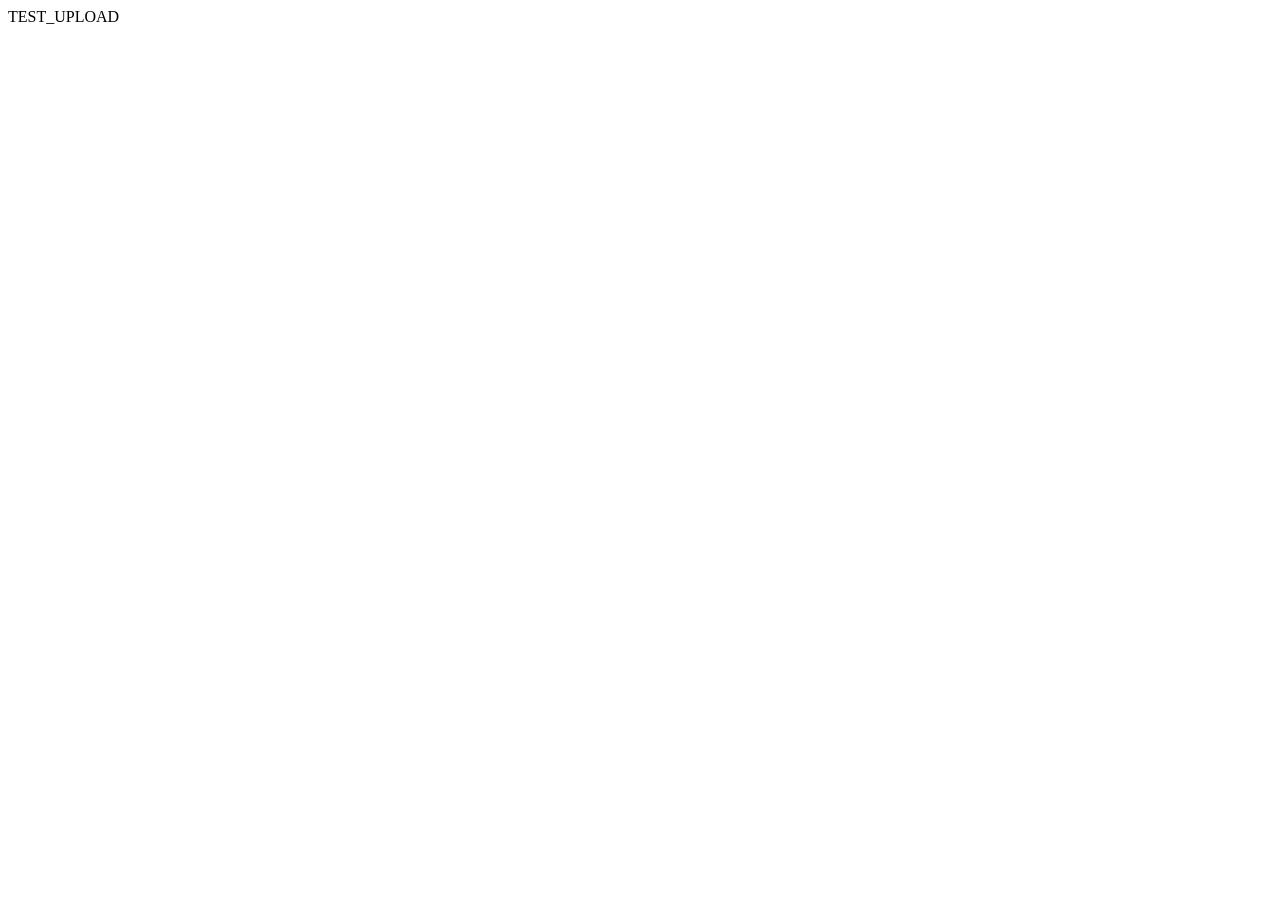
==== index.html @ 82471693 "test upload" ====
<!DOCTYPE html>
<html lang="zh-Hant">
<head>
  <meta charset="UTF-8">
  <meta name="viewport" content="width=device-width, initial-scale=1.0">
  <title>PLACEHOLDER</title>
</head>
<body>
  TEST_UPLOAD
</body>
</html>
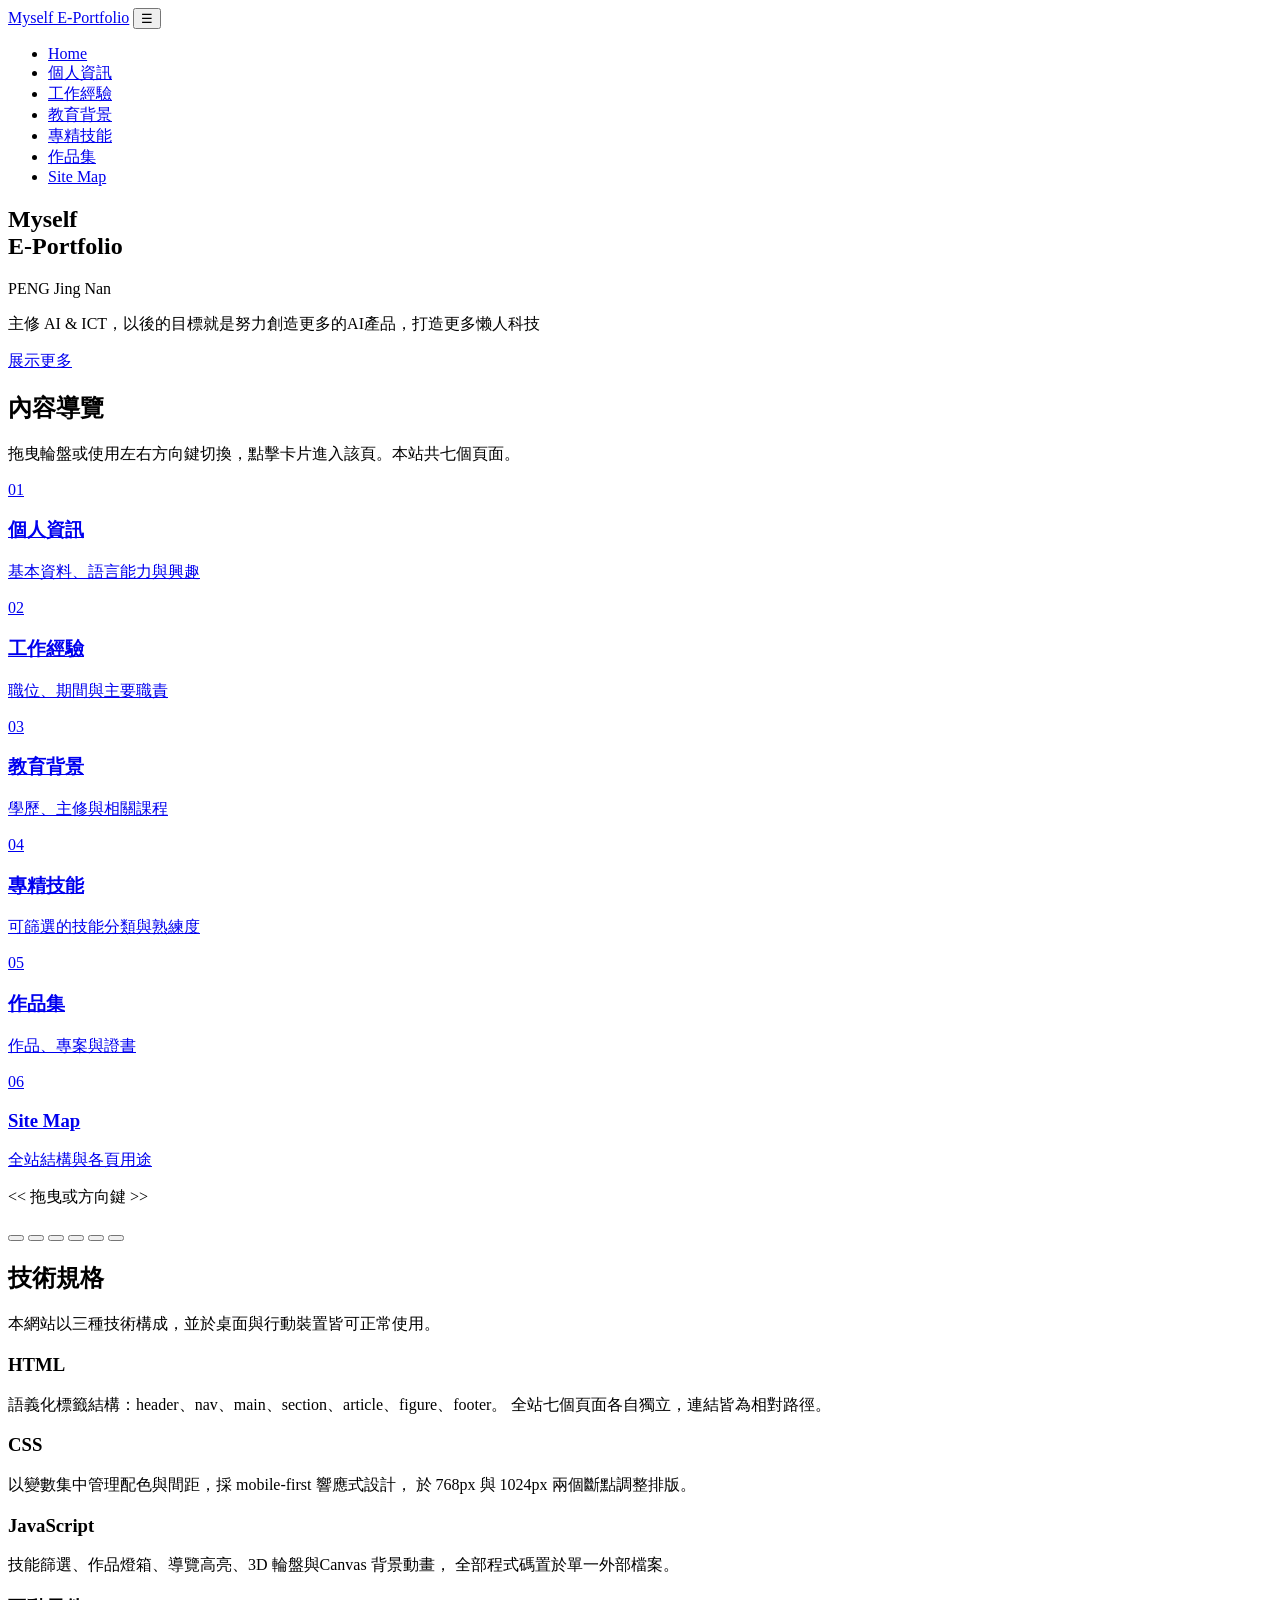
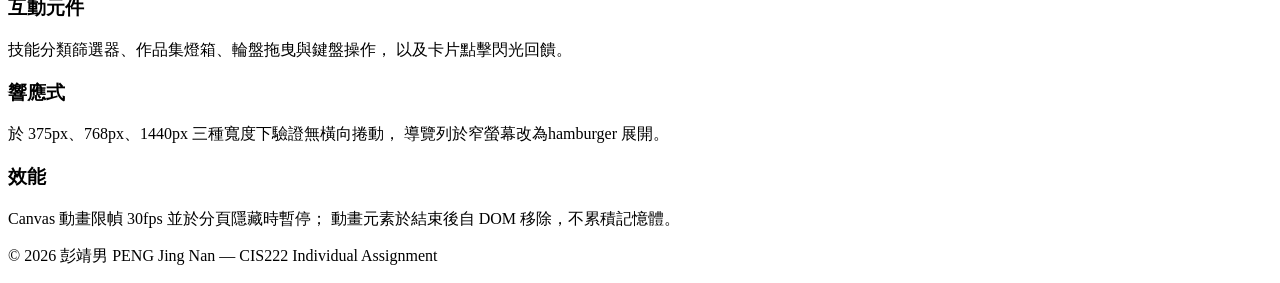
==== commit 3c531c09: "feat: initial upload of homepage" ====
--- a/index.html
+++ b/index.html
@@ -3,9 +3,175 @@
 <head>
   <meta charset="UTF-8">
   <meta name="viewport" content="width=device-width, initial-scale=1.0">
-  <title>PLACEHOLDER</title>
+  <title>Myself E-Portfolio</title>
+  <meta name="description" content="個人 e-portfolio 首頁，連結個人資訊、工作經驗、教育背景、專精技能與作品集五個內容頁。">
+  <link rel="icon" href="assets/images/favicon.svg" type="image/svg+xml">
+  <link rel="stylesheet" href="assets/css/style.css">
 </head>
 <body>
-  TEST_UPLOAD
+
+  <!-- ===== header：導覽列 7 項，連結全部頁面（R2 在結構上自動成立）===== -->
+  <header>
+    <nav class="nav" aria-label="主導覽">
+      <div class="nav__inner">
+        <a href="index.html" class="nav__brand">Myself E-Portfolio</a>
+        <button type="button" class="nav__toggle" aria-expanded="false" aria-controls="nav-list" aria-label="開啟選單">☰</button>
+        <ul class="nav__list" id="nav-list">
+          <li><a href="index.html" class="nav__link">Home</a></li>
+          <li><a href="personal.html" class="nav__link">個人資訊</a></li>
+          <li><a href="experience.html" class="nav__link">工作經驗</a></li>
+          <li><a href="education.html" class="nav__link">教育背景</a></li>
+          <li><a href="skills.html" class="nav__link">專精技能</a></li>
+          <li><a href="portfolio.html" class="nav__link">作品集</a></li>
+          <li><a href="sitemap.html" class="nav__link">Site Map</a></li>
+        </ul>
+      </div>
+    </nav>
+  </header>
+
+  <!-- ===== main ===== -->
+  <main>
+
+    <!-- 首頁主視覺 -->
+    <section class="hero">
+
+      <h1 class="hero__title"
+          data-split="Myself|E-Portfolio"
+          aria-label="Myself E-Portfolio">Myself<br>E-Portfolio</h1>
+
+      <p class="hero__subtitle">PENG Jing Nan</p>
+      <p class="hero__desc">
+        主修 AI & ICT，以後的目標就是努力創造更多的AI產品，打造更多懒人科技
+      </p>
+      <a href="personal.html" class="btn">展示更多</a>
+    </section>
+
+    <!-- ===== 內容頁入口：3D 旋轉輪盤 ===== -->
+    <section class="page">
+      <h2 class="section-title">內容導覽</h2>
+      <p class="section-lead">
+        拖曳輪盤或使用左右方向鍵切換，點擊卡片進入該頁。本站共七個頁面。
+      </p>
+
+      <div class="carousel-scene">
+        <div class="carousel" data-carousel>
+
+          <a href="personal.html" class="carousel__card">
+            <span class="carousel__icon" aria-hidden="true">01</span>
+            <h3 class="carousel__title">個人資訊</h3>
+            <p class="carousel__desc">基本資料、語言能力與興趣</p>
+          </a>
+
+          <a href="experience.html" class="carousel__card">
+            <span class="carousel__icon" aria-hidden="true">02</span>
+            <h3 class="carousel__title">工作經驗</h3>
+            <p class="carousel__desc">職位、期間與主要職責</p>
+          </a>
+
+          <a href="education.html" class="carousel__card">
+            <span class="carousel__icon" aria-hidden="true">03</span>
+            <h3 class="carousel__title">教育背景</h3>
+            <p class="carousel__desc">學歷、主修與相關課程</p>
+          </a>
+
+          <a href="skills.html" class="carousel__card">
+            <span class="carousel__icon" aria-hidden="true">04</span>
+            <h3 class="carousel__title">專精技能</h3>
+            <p class="carousel__desc">可篩選的技能分類與熟練度</p>
+          </a>
+
+          <a href="portfolio.html" class="carousel__card">
+            <span class="carousel__icon" aria-hidden="true">05</span>
+            <h3 class="carousel__title">作品集</h3>
+            <p class="carousel__desc">作品、專案與證書</p>
+          </a>
+
+          <a href="sitemap.html" class="carousel__card">
+            <span class="carousel__icon" aria-hidden="true">06</span>
+            <h3 class="carousel__title">Site Map</h3>
+            <p class="carousel__desc">全站結構與各頁用途</p>
+          </a>
+
+        </div>
+      </div>
+
+      <p class="carousel__hint">&lt;&lt; 拖曳或方向鍵 &gt;&gt;</p>
+
+      <div class="carousel__dots">
+        <button type="button" class="carousel__dot is-active" aria-label="前往個人資訊"></button>
+        <button type="button" class="carousel__dot" aria-label="前往工作經驗"></button>
+        <button type="button" class="carousel__dot" aria-label="前往教育背景"></button>
+        <button type="button" class="carousel__dot" aria-label="前往專精技能"></button>
+        <button type="button" class="carousel__dot" aria-label="前往作品集"></button>
+        <button type="button" class="carousel__dot" aria-label="前往 Site Map"></button>
+      </div>
+    </section>
+
+    <!-- ===== 次要分段：技術與規格 ===== -->
+    <section class="page section-band">
+      <h2 class="section-title">技術規格</h2>
+      <p class="section-lead">本網站以三種技術構成，並於桌面與行動裝置皆可正常使用。</p>
+
+      <div class="band-grid">
+
+        <article class="band-item">
+          <h3 class="band-item__title">HTML</h3>
+          <p class="band-item__desc">
+            語義化標籤結構：header、nav、main、section、article、figure、footer。
+            全站七個頁面各自獨立，連結皆為相對路徑。
+          </p>
+        </article>
+
+        <article class="band-item">
+          <h3 class="band-item__title">CSS</h3>
+          <p class="band-item__desc">
+            以變數集中管理配色與間距，採 mobile-first 響應式設計，
+            於 768px 與 1024px 兩個斷點調整排版。
+          </p>
+        </article>
+
+        <article class="band-item">
+          <h3 class="band-item__title">JavaScript</h3>
+          <p class="band-item__desc">
+            技能篩選、作品燈箱、導覽高亮、3D 輪盤與Canvas 背景動畫，
+            全部程式碼置於單一外部檔案。
+          </p>
+        </article>
+
+        <article class="band-item">
+          <h3 class="band-item__title">互動元件</h3>
+          <p class="band-item__desc">
+            技能分類篩選器、作品集燈箱、輪盤拖曳與鍵盤操作，
+            以及卡片點擊閃光回饋。
+          </p>
+        </article>
+
+        <article class="band-item">
+          <h3 class="band-item__title">響應式</h3>
+          <p class="band-item__desc">
+            於 375px、768px、1440px 三種寬度下驗證無橫向捲動，
+            導覽列於窄螢幕改為hamburger 展開。
+          </p>
+        </article>
+
+        <article class="band-item">
+          <h3 class="band-item__title">效能</h3>
+          <p class="band-item__desc">
+            Canvas 動畫限幀 30fps 並於分頁隱藏時暫停；
+            動畫元素於結束後自 DOM 移除，不累積記憶體。
+          </p>
+        </article>
+
+      </div>
+    </section>
+
+  </main>
+
+  <!-- ===== footer ===== -->
+  <footer class="footer">
+    <p>© 2026 彭靖男 PENG Jing Nan — CIS222 Individual Assignment</p>
+  </footer>
+
+  <script src="assets/js/main.js"></script>
 </body>
 </html>
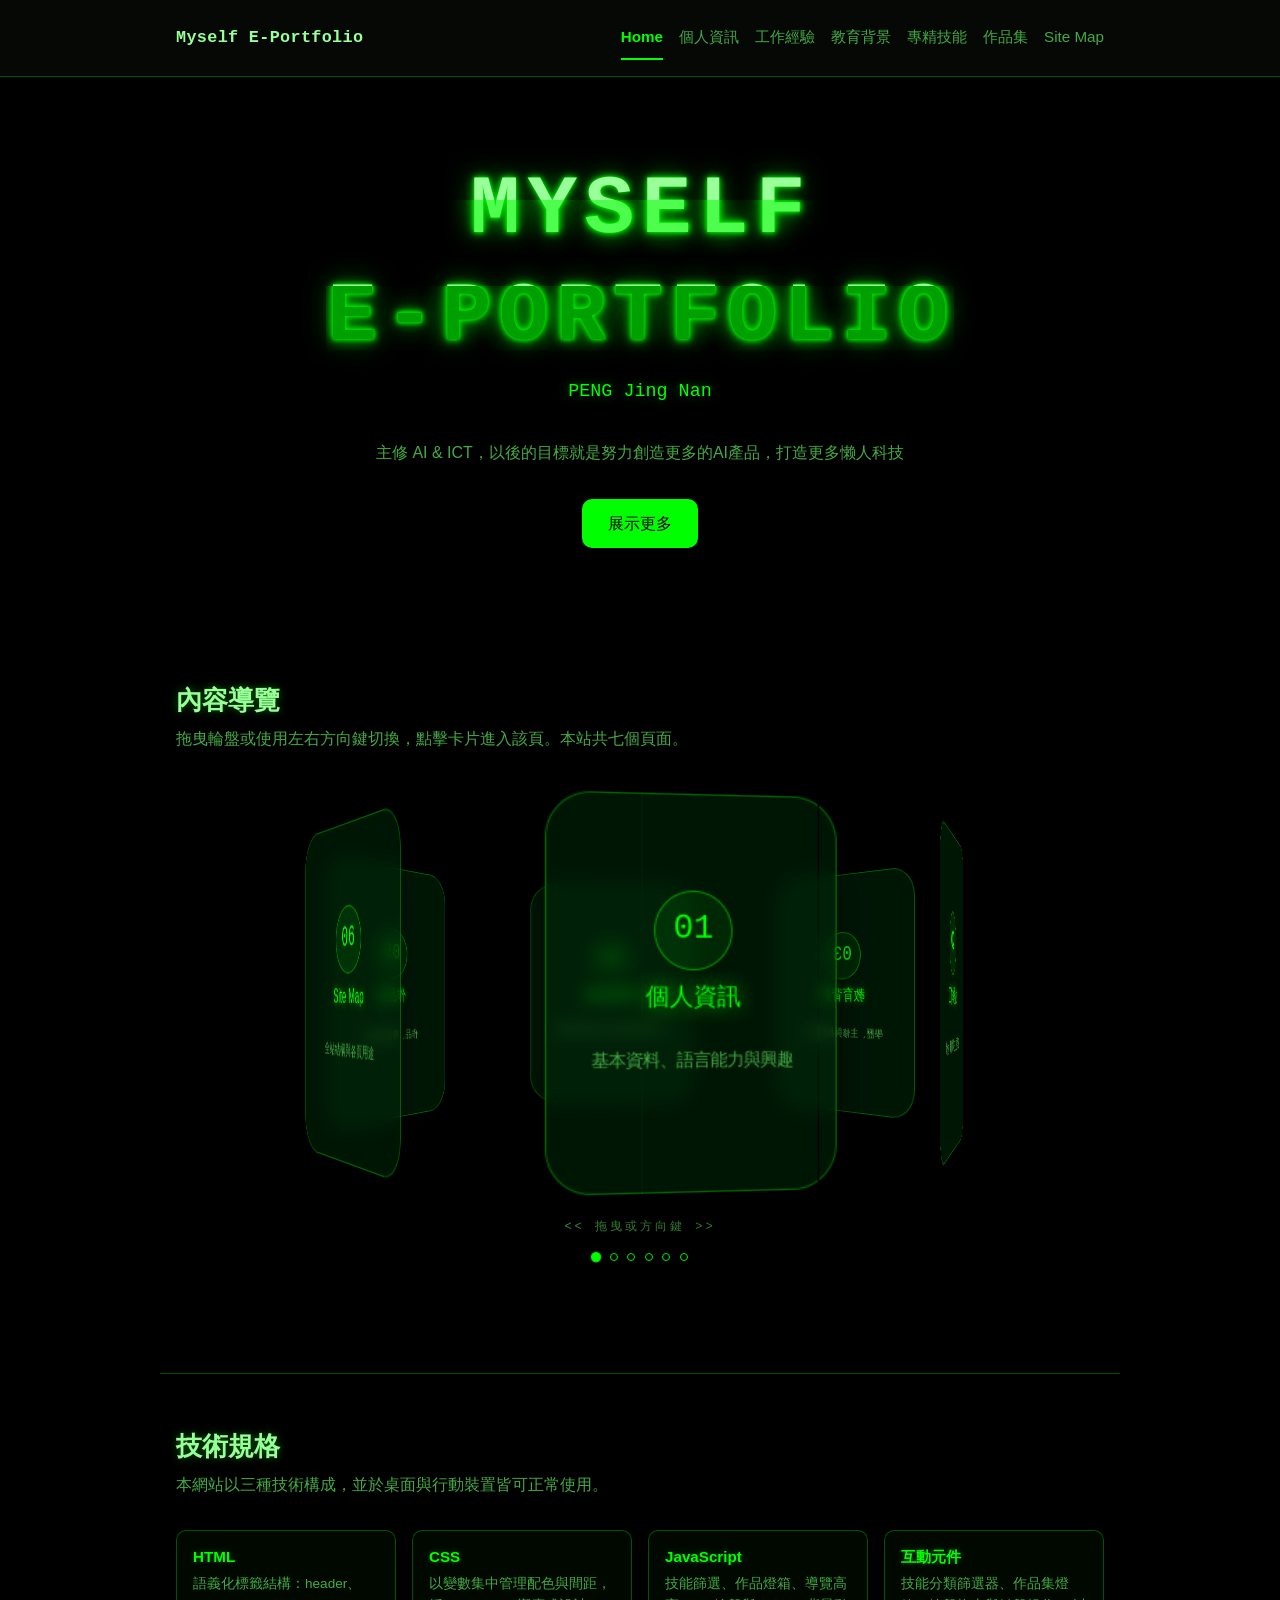
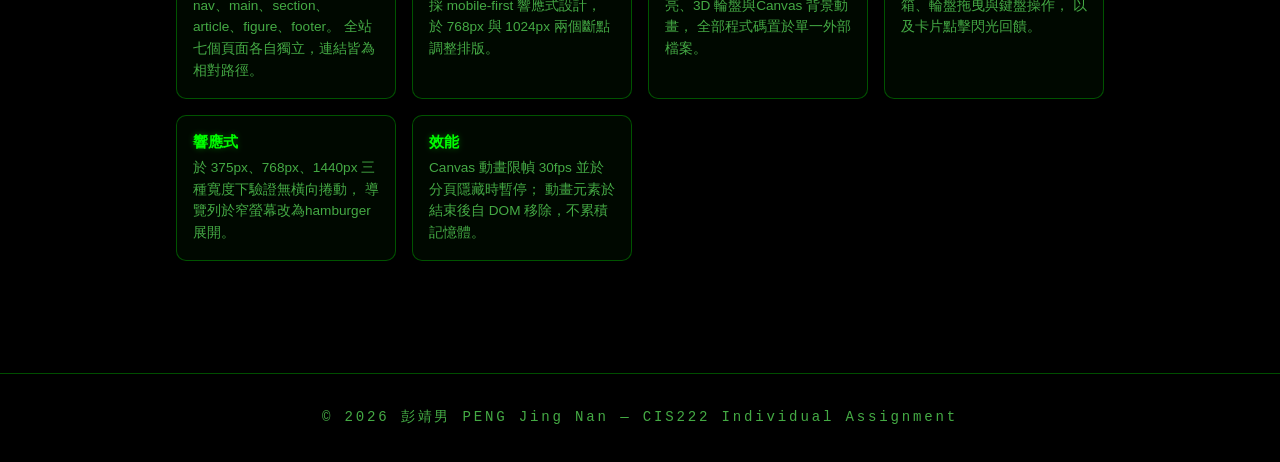
==== commit 2ff79ea3: "fix: overwrite homepage to match local files" ====
--- a/index.html
+++ b/index.html
@@ -41,7 +41,7 @@
 
       <p class="hero__subtitle">PENG Jing Nan</p>
       <p class="hero__desc">
-        主修 AI & ICT，以後的目標就是努力創造更多的AI產品，打造更多懒人科技
+        主修 AI &amp; ICT，以後的目標就是努力創造更多的AI產品，打造更多懒人科技
       </p>
       <a href="personal.html" class="btn">展示更多</a>
     </section>
@@ -174,4 +174,4 @@
 
   <script src="assets/js/main.js"></script>
 </body>
-</html>+</html>
--- a/assets/css/style.css
+++ b/assets/css/style.css
@@ -0,0 +1,1284 @@
+/* ============================================================
+   e-Portfolio — 彭靖男 PENG Jing Nan
+   CIS222 Individual Assignment · 全站共用樣式表
+   ------------------------------------------------------------
+   結構：
+   1. 設計變數（配色、字體、間距、斷點）
+   2. 重設與基礎
+   3. 導覽列（含 hamburger）
+   4. 首頁主視覺（含故障字效）
+   5. 卡片網格（含點擊閃光）
+   6. 內容頁共用區塊
+   7. 其他元件
+   8. 特效層（Canvas 背景、光暈、粒子）
+   9. 頁尾
+   10. 響應式（R6）
+   ============================================================ */
+
+
+/* ===== 1. 設計變數 ===== */
+/* ============================================================
+   自嵌字體：Press Start 2P（像素字體，零外部依賴）
+   ------------------------------------------------------------
+   來源：Google Fonts 的 latin 子集，經 fontTools 裁剪至僅含
+        「PENG Jing Nan」所需的 9 個字元（EGJN Pain + 空格）。
+        12,512 → 2,624 bytes。字體檔放在同目錄的 ../fonts/，
+        隨網站一起打包，不需連線即可顯示。
+   ============================================================ */
+@font-face {
+  font-family: 'PressStartPixel';
+  /* 只提供 woff2；不支援的舊瀏覽器會自動跳過此 @font-face，
+     副標會退回 Courier New monospace，不影響版面。 */
+  src: url('../fonts/pressstart-full.woff2') format('woff2');
+  font-weight: 400;
+  font-style: normal;
+  /* 只用於副標，載入失敗時不應阻塞頁面 */
+  font-display: swap;
+}
+
+
+:root {
+  /* --- 配色：純黑 + 螢光綠（Matrix 風格）---
+     來源：marvis_matrix.html 的配色方案。
+     四階綠（由亮到暗）：
+       --primary      #0f0   主色・螢光綠
+       --accent       #4efd4e 高亮綠（強調、hover）
+       --text         #9f9   內文綠
+       --text-muted   #4a4   次要文字（頁尾、裝飾）
+     ⚠️ 教材 R9 要求「淺色背景 + good contrast」，本組為深色。
+        三階綠對黑底的對比：#0f0 ≈ 18.4:1、#9f9 ≈ 10.4:1、#4a4 ≈ 2.9:1
+        —— #4a4 僅用於頁尾與裝飾字，不承載重要內容。
+        若需切回淺底版本，僅改動本區塊即可。 */
+  --primary: #0f0;           /* 主色・螢光綠 */
+  --accent: #4efd4e;         /* 高亮綠：hover 與強調 */
+  --accent-dim: #00a000;     /* 暗綠：進度條底、邊框 */
+  --text: #9f9;              /* 內文：亮綠（對黑底 10.4:1） */
+  --text-dim: #4a4;          /* 次要文字・頁尾 */
+  --text-faint: #373;        /* 裝飾字・極低調 */
+  --bg: #000000;             /* 純黑背景 */
+  --surface: #050805;         /* 卡片表面：近黑 */
+  --surface-2: rgba(0, 255, 0, 0.06);  /* 半透明綠底 */
+  --border: rgba(0, 255, 0, 0.3);      /* 綠色邊框 */
+  --border-strong: rgba(0, 255, 0, 0.5);
+  --danger: #ff0033;         /* 故障字效的紅 */
+  --glow: #0f0;              /* 光暈 / 粒子 */
+
+  /* --- 字體 --- */
+  --font-base: 'Segoe UI', 'Noto Sans TC', 'Microsoft JhengHei', sans-serif;
+  --font-mono: 'Consolas', 'Courier New', monospace;
+  /* 副標題字級基準：主標題以 calc(var(--subtitle-size) * N) 綁定比例 */
+  --subtitle-size: clamp(0.75rem, 1.6vw, 1.15rem);
+
+  /* --- 間距 --- */
+  --spacing-sm: 0.5rem;
+  --spacing-md: 1rem;
+  --spacing-lg: 2rem;
+  --spacing-xl: 3.5rem;
+  --radius: 10px;
+
+  /* --- 斷點（R6）--- */
+  --breakpoint-md: 768px;
+  --breakpoint-lg: 1024px;
+
+  /* 內容最大寬度 —— 不用固定 px 寬度，讓版面自然收放 */
+  --content-max: 60rem;
+}
+
+
+/* ===== 2. 重設與基礎 ===== */
+*,
+*::before,
+*::after {
+  box-sizing: border-box;
+}
+
+body {
+  margin: 0;
+  /* R6：用相對單位，窄螢幕自然縮排，不需另寫 media query */
+  font-size: 1rem;
+  line-height: 1.7;
+  font-family: "Noto Sans TC", "Microsoft JhengHei", "PingFang TC", sans-serif;
+  color: var(--text);
+  background-color: var(--bg);
+}
+
+h1, h2, h3, h4 {
+  line-height: 1.3;
+  margin: 0 0 var(--spacing-md);
+  font-weight: 600;
+}
+
+p {
+  margin: 0 0 var(--spacing-md);
+}
+
+a {
+  color: var(--primary);
+}
+
+img {
+  /* R6 + R8：圖片不撐破容器 */
+  max-width: 100%;
+  height: auto;
+  display: block;
+}
+
+
+/* ===== 3. 導覽列 ===== */
+.nav {
+  background-color: var(--surface);
+  border-bottom: 1px solid var(--border);
+  position: relative;
+  z-index: 10;            /* 高於光暈(z-index:0)，確保可讀 */
+}
+
+.nav__inner {
+  max-width: var(--content-max);
+  margin: 0 auto;
+  padding: var(--spacing-md);
+  display: flex;
+  flex-wrap: wrap;
+  align-items: center;
+  justify-content: space-between;
+  gap: var(--spacing-sm);
+}
+
+.nav__brand {
+  font-weight: 600;
+  font-family: var(--font-mono);
+  letter-spacing: 0.06em;
+  font-size: 1.05rem;
+  text-decoration: none;
+  color: var(--text);
+  letter-spacing: 0.02em;
+}
+
+.nav__list {
+  list-style: none;
+  display: flex;
+  gap: var(--spacing-md);
+  margin: 0;
+  padding: 0;
+}
+
+.nav__link {
+  text-decoration: none;
+  color: var(--text-dim);
+  font-size: 0.95rem;
+  border-bottom: 2px solid transparent;
+  transition: color 0.2s, border-color 0.2s;
+}
+
+/* hover 與 active 狀態：R5 互動元件 ③ 的基礎樣式 */
+.nav__link:hover {
+  color: var(--primary);
+  border-bottom-color: var(--accent);
+}
+
+.nav__link.is-active {
+  color: var(--primary);
+  font-weight: 600;
+  border-bottom-color: var(--primary);
+}
+
+
+/* ===== 4. 首頁主視覺 ===== */
+.hero {
+  /* 主視覺不限於內容容器（--content-max 60rem），
+     因為遊戲標題式的超大標題需要盡量吃滿視窗寬度。
+     內文元素（.hero__desc 等）另以 max-width 收斂，避免行文過長。 */
+  width: 100%;
+  margin: 0 auto;
+  padding: var(--spacing-xl) var(--spacing-md);
+  text-align: center;
+  position: relative;
+  z-index: 1;          /* 高於光暈，確保文字清晰（R9 對比） */
+}
+
+.hero__eyebrow {
+  color: var(--text-dim);
+  font-size: 0.85rem;
+  letter-spacing: 0.18em;
+  text-transform: uppercase;
+  margin-bottom: var(--spacing-sm);
+}
+
+
+/* 呼吸動畫同步循環陰影強度 —— 否則動畫一開始
+   就會把 .hero__title 的多層陰影覆蓋掉。 */
+@keyframes title-breathe {
+  0%, 100% {
+    opacity: 1;
+    text-shadow:
+      0 0 4px rgba(0, 255, 0, 0.9),
+      0 0 10px rgba(0, 255, 0, 0.7),
+      0 0 26px rgba(0, 255, 0, 0.5),
+      0 4px 12px rgba(0, 0, 0, 0.9);
+  }
+  50% {
+    opacity: 0.78;
+    text-shadow:
+      0 0 3px rgba(0, 255, 0, 0.55),
+      0 0 7px rgba(0, 255, 0, 0.4),
+      0 0 16px rgba(0, 255, 0, 0.28),
+      0 4px 12px rgba(0, 0, 0, 0.9);
+  }
+}
+
+.hero__subtitle {
+  /* 真正的像素點陣字體，非等寬粗體模擬 */
+  font-family: 'PressStartPixel', 'Courier New', monospace;
+  font-size: var(--subtitle-size);
+  font-weight: 400;
+  letter-spacing: 0;
+
+  /* 貼合主題的螢光綠 */
+  color: var(--primary);
+
+  /* 黑邊立體投影：兩個偏移疊出下方厚度，
+     再加一層螢光外暈造 CRT 輝光。 */
+  text-shadow:
+    2px 2px 0 #000,          /* 近距離黑邊：造立體厚度 */
+    4px 4px 0 rgba(0, 0, 0, 0.85),
+    0 0 10px rgba(0, 255, 0, 0.5);   /* 螢光外暈 */
+
+  margin-bottom: var(--spacing-lg);
+}
+
+.hero__desc {
+  max-width: 34rem;
+  margin: 0 auto var(--spacing-lg);
+  color: var(--text-dim);
+}
+
+.btn {
+  display: inline-block;
+  padding: 0.7rem 1.6rem;
+  background-color: var(--primary);
+  color: #000;
+  text-decoration: none;
+  border-radius: var(--radius);
+  transition: background-color 0.2s, transform 0.2s;
+}
+
+.btn:hover {
+  background-color: var(--accent);
+  transform: translateY(-1px);
+}
+
+
+/* ===== 5. 卡片網格 ===== */
+.page {
+  max-width: var(--content-max);
+  margin: 0 auto;
+  padding: var(--spacing-xl) var(--spacing-md);
+  position: relative;
+  z-index: 1;          /* 高於光暈 */
+}
+
+.page-header {
+  max-width: var(--content-max);
+  margin: 0 auto;
+  padding: var(--spacing-xl) var(--spacing-md) var(--spacing-md);
+  position: relative;
+  z-index: 1;          /* 高於光暈 */
+}
+
+.section-title {
+  font-size: 1.6rem;
+  margin-bottom: var(--spacing-sm);
+  /* Matrix 螢光暈 */
+  text-shadow: 0 0 8px rgba(0, 255, 0, 0.4);
+}
+
+.section-lead {
+  color: var(--text-dim);
+  margin-bottom: var(--spacing-lg);
+}
+
+/* 圖片佔位區（暫代圖片，之後可換成 <img>） */
+
+
+/* ===== 6. 內容頁共用區塊 ===== */
+.page-header__title {
+  font-size: 1.9rem;
+  margin-bottom: var(--spacing-sm);
+  text-shadow: 0 0 8px rgba(0, 255, 0, 0.4);
+}
+
+.page-header__lead {
+  color: var(--text-dim);
+  max-width: 38rem;
+}
+
+.panel {
+  background-color: var(--surface);
+  border: 1px solid var(--border);
+  border-radius: var(--radius);
+  padding: var(--spacing-lg);
+  margin-bottom: var(--spacing-lg);
+}
+
+.panel__title {
+  font-size: 1.25rem;
+  margin-bottom: var(--spacing-md);
+  text-shadow: 0 0 6px rgba(0, 255, 0, 0.35);
+}
+
+/* 定義列表：適合「術語 — 說明」這種成對資料 */
+.deflist {
+  margin: 0;
+}
+
+.deflist__row {
+  display: flex;
+  flex-wrap: wrap;
+  gap: var(--spacing-sm) var(--spacing-lg);
+  padding: var(--spacing-sm) 0;
+  border-bottom: 1px solid var(--border);
+}
+
+.deflist__row:last-child {
+  border-bottom: none;
+}
+
+.deflist__term {
+  flex: 0 0 10rem;
+  font-weight: 600;
+}
+
+.deflist__desc {
+  flex: 1 1 16rem;
+  color: var(--text-dim);
+}
+
+/* 時間軸：經歷頁用 */
+.timeline {
+  list-style: none;
+  margin: 0;
+  padding: 0;
+}
+
+.timeline__item {
+  position: relative;
+  padding: 0 0 var(--spacing-lg) 1.6rem;
+  border-left: 2px solid var(--border);
+}
+
+.timeline__item:last-child {
+  border-left-color: transparent;
+  padding-bottom: 0;
+}
+
+.timeline__item::before {
+  content: "";
+  position: absolute;
+  left: -6px;
+  top: 0.5rem;
+  width: 10px;
+  height: 10px;
+  border-radius: 50%;
+  background-color: var(--primary);
+}
+
+.timeline__period {
+  color: var(--text-dim);
+  font-size: 0.9rem;
+}
+
+.timeline__title {
+  font-size: 1.1rem;
+  margin: 0.15rem 0 0.35rem;
+}
+
+.timeline__desc {
+  color: var(--text-dim);
+  margin-bottom: 0;
+}
+
+
+/* ===== 6b. 其他元件 ===== */
+
+/* 個人照片 */
+.portrait {
+  margin: 0;
+  max-width: 18rem;
+}
+
+.portrait__ph {
+  aspect-ratio: 3 / 4;
+  background: linear-gradient(135deg, #0d1a0d, #001100);
+  border-radius: var(--radius);
+  display: flex;
+  align-items: center;
+  justify-content: center;
+  color: #0f0;
+  font-size: 0.9rem;
+}
+
+.portrait__cap {
+  margin-top: var(--spacing-sm);
+  color: var(--text-dim);
+  font-size: 0.9rem;
+  text-align: center;
+}
+
+/* 熟練度進度條 */
+.skillbars {
+  display: grid;
+  gap: var(--spacing-md);
+}
+
+.skillbar__label {
+  margin: 0 0 0.35rem;
+  font-size: 0.92rem;
+}
+
+.skillbar__track {
+  height: 0.5rem;
+  background-color: var(--border);
+  border-radius: 999px;
+  overflow: hidden;
+}
+
+.skillbar__fill {
+  display: block;
+  height: 100%;
+  background-color: var(--primary);
+  border-radius: 999px;
+}
+
+/* 標籤列表 */
+.taglist {
+  list-style: none;
+  display: flex;
+  flex-wrap: wrap;
+  gap: var(--spacing-sm);
+  margin: 0;
+  padding: 0;
+}
+
+.tag {
+  background-color: var(--surface-2);
+  color: var(--primary);
+  padding: 0.35rem 0.85rem;
+  border-radius: 999px;
+  font-size: 0.9rem;
+}
+
+/* 篩選按鈕列 —— 互動 ① 的視覺 */
+.filterbar {
+  display: flex;
+  flex-wrap: wrap;
+  gap: var(--spacing-sm);
+}
+
+.filterbar__btn {
+  font: inherit;
+  font-size: 0.92rem;
+  padding: 0.45rem 1rem;
+  border: 1px solid var(--border);
+  background-color: var(--surface);
+  color: var(--text-dim);
+  border-radius: 999px;
+  cursor: pointer;
+  transition: background-color 0.2s, color 0.2s, border-color 0.2s;
+}
+
+.filterbar__btn:hover {
+  border-color: var(--primary);
+  color: var(--primary);
+}
+
+.filterbar__btn.is-selected {
+  background-color: var(--primary);
+  border-color: var(--primary);
+  color: #000;
+}
+
+/* 技能列 */
+.skillrow {
+  padding: var(--spacing-md) 0;
+  border-bottom: 1px solid var(--border);
+}
+
+.skillrow:last-child {
+  border-bottom: none;
+}
+
+.skillrow__name {
+  font-size: 1.02rem;
+  margin-bottom: 0.5rem;
+  text-shadow: 0 0 6px rgba(0, 255, 0, 0.35);
+}
+
+.skillrow__note {
+  margin: 0.5rem 0 0;
+  color: var(--text-dim);
+  font-size: 0.9rem;
+}
+
+/* 表格 */
+.table-wrap {
+  overflow-x: auto; /* R6：窄螢幕時表格可橫向捲動，不撐破版面 */
+}
+
+.table {
+  width: 100%;
+  border-collapse: collapse;
+  font-size: 0.95rem;
+}
+
+.table th,
+.table td {
+  text-align: left;
+  padding: 0.6rem 0.75rem;
+  border-bottom: 1px solid var(--border);
+}
+
+.table th {
+  background-color: var(--surface-2);
+  color: var(--primary);
+  font-weight: 600;
+}
+
+.table tbody tr:last-child td {
+  border-bottom: none;
+}
+
+/* 作品格 */
+.work-grid {
+  display: grid;
+  grid-template-columns: repeat(auto-fit, minmax(12rem, 1fr));
+  gap: var(--spacing-lg);
+}
+
+.work {
+  margin: 0;
+}
+
+.work__trigger {
+  display: block;
+  text-decoration: none;
+}
+
+.work__ph {
+  display: flex;
+  align-items: center;
+  justify-content: center;
+  aspect-ratio: 4 / 3;
+  background: linear-gradient(135deg, #0a140a, #001000);
+  border-radius: var(--radius);
+  transition: transform 0.2s;
+}
+
+.work__trigger:hover .work__ph {
+  transform: scale(1.03);
+}
+
+.work__phlabel {
+  color: #0f0;
+  font-size: 0.9rem;
+}
+
+.work__cap {
+  margin-top: var(--spacing-sm);
+  font-size: 0.92rem;
+  display: flex;
+  flex-direction: column;
+}
+
+.work__cap span {
+  color: var(--text-dim);
+}
+
+/* 燈箱 —— 互動 ② */
+.lightbox {
+  position: fixed;
+  inset: 0;
+  background-color: rgba(0, 0, 0, 0.85);
+  display: flex;
+  align-items: center;
+  justify-content: center;
+  padding: var(--spacing-lg);
+  z-index: 100;
+}
+
+.lightbox[hidden] {
+  display: none;
+}
+
+.lightbox__panel {
+  position: relative;
+  background-color: var(--surface);
+  border-radius: var(--radius);
+  padding: var(--spacing-md);
+  max-width: 44rem;
+  width: 100%;
+}
+
+.lightbox__img {
+  width: 100%;
+  border-radius: calc(var(--radius) - 2px);
+  background: linear-gradient(135deg, #0a140a, #001000);
+  min-height: 12rem;
+}
+
+.lightbox__caption {
+  margin: var(--spacing-md) 0 0;
+  color: var(--text-dim);
+  font-size: 0.92rem;
+}
+
+.lightbox__close {
+  position: absolute;
+  top: var(--spacing-md);
+  right: var(--spacing-md);
+  font: inherit;
+  font-size: 0.88rem;
+  padding: 0.35rem 0.85rem;
+  border: 1px solid var(--border);
+  background-color: var(--surface);
+  border-radius: var(--radius);
+  cursor: pointer;
+}
+
+.lightbox__close:hover {
+  border-color: var(--primary);
+  color: var(--primary);
+}
+
+/* 證書列表 */
+.certlist {
+  list-style: none;
+  margin: 0;
+  padding: 0;
+}
+
+.cert {
+  display: flex;
+  flex-wrap: wrap;
+  align-items: baseline;
+  gap: var(--spacing-sm) var(--spacing-lg);
+  padding: var(--spacing-sm) 0;
+  border-bottom: 1px solid var(--border);
+}
+
+.cert:last-child {
+  border-bottom: none;
+}
+
+.cert__name {
+  flex: 1 1 14rem;
+}
+
+.cert__issuer,
+.cert__year {
+  color: var(--text-dim);
+  font-size: 0.9rem;
+}
+
+/* Sitemap 樹狀結構 —— R4 */
+.sitemap,
+.sitemap__children {
+  list-style: none;
+  margin: 0;
+  padding: 0;
+}
+
+.sitemap__children {
+  margin-left: var(--spacing-md);
+  padding-left: var(--spacing-md);
+  border-left: 2px solid var(--border);
+}
+
+.sitemap__node {
+  padding: var(--spacing-sm) 0;
+}
+
+.sitemap__link {
+  font-family: var(--font-mono);
+  font-weight: 600;
+  text-decoration: none;
+}
+
+.sitemap__link:hover {
+  text-decoration: underline;
+}
+
+.sitemap__desc {
+  margin: 0.2rem 0 0;
+  color: var(--text-dim);
+  font-size: 0.92rem;
+}
+
+
+/* ===== 3b. Hamburger 導覽（mobile-first）=====
+   桌面版隱藏按鈕、顯示橫向清單；
+   768px 以下顯示按鈕、清單預設收起，由 .is-open 控制展開。
+   ============================================ */
+.nav__toggle {
+  display: none;            /* mobile-first：預設不顯示，768px 以上才顯示 */
+  font: inherit;
+  font-size: 1.5rem;
+  line-height: 1;
+  padding: 0.35rem 0.6rem;
+  background-color: var(--surface);
+  color: var(--primary);
+  border: 1px solid var(--border);
+  border-radius: var(--radius);
+  cursor: pointer;
+}
+
+.nav__toggle:hover {
+  border-color: var(--primary);
+}
+
+
+/* ===== 8. 特效層 ===== */
+
+/* Canvas 代碼雨：置於頁面底層，不攔截任何點擊 */
+.canvas-bg {
+  position: fixed;
+  inset: 0;
+  width: 100%;
+  height: 100%;
+  z-index: -1;              /* 關鍵：確保在內容之下 */
+  pointer-events: none;     /* 不影響任何互動 */
+}
+
+/* 鼠標跟隨光暈
+   比照 marvis_matrix.html 的 mix-blend-mode: screen 疊加手法，
+   在淺底上以螢光綠 additive 混合，營造 CRT 光暈感。 */
+.cursor-glow {
+  position: fixed;
+  top: 0;
+  left: 0;
+  width: 300px;
+  height: 300px;
+  border-radius: 50%;
+  background: radial-gradient(circle,
+              rgba(0, 255, 0, 0.25) 0%,
+              transparent 60%);
+  mix-blend-mode: screen;
+  pointer-events: none;
+  z-index: 0;
+  opacity: 0;
+  transition: opacity 0.4s;
+}
+
+.cursor-glow.is-active {
+  opacity: 1;
+}
+
+/* 點擊粒子（JS 動態插入，動畫結束後自動移除） */
+.particle {
+  position: fixed;
+  width: 6px;
+  height: 6px;
+  border-radius: 50%;
+  pointer-events: none;
+  z-index: 5;
+  animation: particle-fade 0.6s ease-out forwards;
+}
+
+@keyframes particle-fade {
+  from { opacity: 1; transform: scale(1); }
+  to   { opacity: 0; transform: scale(0.2); }
+}
+
+/* 卡片點擊閃光：JS 加 .is-flash 後觸發一次
+   手法比照 marvis_matrix.html：邊框轉白＋ 外發光暈 */
+.skillrow.is-flash,
+.work.is-flash {
+  animation: card-flash 0.25s ease-out;
+}
+
+@keyframes card-flash {
+  0% {
+    border-color: #fff;
+    box-shadow: 0 0 24px rgba(0, 255, 0, 0.9);
+  }
+  100% {
+    border-color: var(--border);
+    box-shadow: 0 0 0 0 rgba(0, 255, 0, 0);
+  }
+}
+
+/* ===== 主標：三層切片 +逐字波浪浮動 =====
+   ------------------------------------------------------------
+   三層結構（不使用偽元素，改用 span）：
+     .gl-layer--base  白綠原文字，佔位維持版面
+     .gl-layer--lime  亮綠，切上段
+     .gl-layer--dim   暗綠，切下段
+   每層都由 JS 拆成逐字 .gl-char，並以相同的 --i 索引套用
+   相同 delay，因此三層的「波」完全對齊。
+
+   波浪原理：每個字依 --i 延後 animation-delay，
+   形成由左至右推進的正弦波，而非整體同步上下。
+   ========================================== */
+.hero__title {
+  position: relative;
+  display: inline-block;
+  /* 字級自適應視窗寬度（R6）
+     font-size: clamp(最小值, 理想值, 最大值)
+     · 最小 1.5rem — 手機窄屏仍清晰可讀
+     · 理想 9vw   — 隨視窗寬度等比放大
+     · 最大 15rem — 約 240px；兩行合計高度需留版面空間
+
+     注意：不可用「%」當理想值 —— font-size 的百分比是
+     相對「父元素字級」，不是容器寬度，會算出約 30px 的過小值。
+     理想值必須用 vw（視窗單位）或 cqw（容器查詢單位）。 */
+  font-size: calc(var(--subtitle-size) * 4.5);
+  margin-bottom: 0.25rem;
+  font-family: 'PressStartPixel', 'Courier New', monospace;
+
+  /* 全大寫。CSS 與 JS 雙邊都做：
+     CSS 處理未執行 JS 的情況，JS 在拆層前 .toUpperCase()。
+     兩者缺一，三層 span 都會顯示原始大小寫。 */
+  text-transform: uppercase;
+
+  /* ===== 像素化處理（零外部依賴）=====
+     系統無真正的點陣字體，故用 CSS 近似：
+     ① -webkit-font-smoothing: none — 關掉字體抗鋸齒，
+        讓邊緣變成硬階梯，是像素感最主要的來源。
+     ② font-weight: 700 — 加重筆畫，粗體邊緣更接近點陣塊。
+     ③ letter-spacing — 略增字距讓每格分離，像字元格。
+     ④ 疊加 text-shadow 形成 1px 硬邊光暈（見下方）。 */
+  -webkit-font-smoothing: none;
+  -moz-osx-font-smoothing: grayscale;
+  text-rendering: geometricPrecision;
+
+  /* 大寫字母較寬，略增字距讓字距更均勻 */
+  letter-spacing: 0.05em;
+  font-weight: 700;
+  color: var(--text);
+
+  /* 多層字體陰影：近距離硬陰影造立體感 + 遠距離螢光暈造 CRT 輝光。
+     四層依序：近硬 → 稍遠 → 中暈 → 大範圍環境光。 */
+  text-shadow:
+    0 0 4px rgba(0, 255, 0, 0.9),
+    0 0 10px rgba(0, 255, 0, 0.7),
+    0 0 26px rgba(0, 255, 0, 0.5),
+    0 4px 12px rgba(0, 0, 0, 0.9);
+
+  /* 父層只做呼吸（動 opacity 與 text-shadow），
+     上下浮動交給每個 .gl-char，避免 transform 被覆蓋。
+     呼吸動畫會覆寫 text-shadow，故在 keyframes 內另行定義。 */
+  animation: title-breathe 2.4s ease-in-out infinite;
+}
+
+/* 三層共用定位
+   用 inline-block而非 flex —— 換行需靠 <br>，
+   flex 會把 <br> 當成 flex item 而忽略換行效果。
+   文字靠 .gl-layer 的 text-align: center 置中。 */
+.gl-layer {
+  display: block;
+  text-align: center;
+  white-space: normal;      /* 允許換行 */
+}
+
+.gl-layer--base {
+  position: relative;
+}
+
+.gl-layer--lime,
+.gl-layer--dim {
+  position: absolute;
+  top: 0;
+  left: 0;
+  right: 0;
+  pointer-events: none;
+  overflow: hidden;
+}
+
+/* 亮綠層：切上段 */
+.gl-layer--lime {
+  color: var(--accent);
+  clip-path: inset(20% 0 55% 0);
+  animation: glitch-slice-lime 2.4s infinite linear alternate-reverse;
+}
+
+/* 暗綠層：切下段 */
+.gl-layer--dim {
+  color: var(--accent-dim);
+  clip-path: inset(60% 0 10% 0);
+  animation: glitch-slice-dim 1.8s infinite linear alternate-reverse;
+}
+
+/* ===== 逐字波浪 =====
+   每個字依序延後 0.07s，形成由左至右推進的波浪。
+   週期 1.8s、單字行程 30px（−15px ↔ +15px），速度快且起伏明顯。 */
+.gl-char {
+  display: inline-block;
+  animation: char-wave 1.8s ease-in-out infinite;
+  animation-delay: calc(var(--i) * 0.07s);
+  /* 每字獨立的水平外距，讓換行時兩行各自置中 */
+  margin: 0 0.02em;
+}
+
+@keyframes char-wave {
+  0%, 100% { transform: translateY(-15px); }
+  50%      { transform: translateY(15px); }
+}
+
+@keyframes glitch-slice-lime {
+  0%   { clip-path: inset(10% 0 60% 0); }
+  20%  { clip-path: inset(80% 0  5% 0); }
+  40%  { clip-path: inset(30% 0 40% 0); }
+  60%  { clip-path: inset(50% 0 30% 0); }
+  80%  { clip-path: inset(70% 0 15% 0); }
+  100% { clip-path: inset(20% 0 65% 0); }
+}
+
+@keyframes glitch-slice-dim {
+  0%   { clip-path: inset(70% 0 10% 0); }
+  25%  { clip-path: inset(15% 0 70% 0); }
+  50%  { clip-path: inset(45% 0 40% 0); }
+  75%  { clip-path: inset(85% 0  5% 0); }
+  100% { clip-path: inset(30% 0 55% 0); }
+}
+
+
+/* 尊重使用者的「減少動態效果」設定
+   —— 可及性要求，也是效能低的裝置的逃生門 */
+/* 動效降級處理
+   ------------------------------------------------------------
+   註：原設計會在 prefers-reduced-motion: reduce 時隱藏 canvas 與光暈，
+   但這導致使用者即使已開啟動畫設定、JS 也正常建立元素，
+   畫面上仍完全看不到特效（元素被 display:none 蓋掉）。
+
+   本網站的Canvas 代碼雨是視覺主題核心，不屬於裝飾性動畫，
+   因此不再依此設定關閉。僅保留過渡動畫的簡化，
+   讓操作回饋在低動態環境下仍即時可見。 */
+@media (prefers-reduced-motion: reduce) {
+  .work__ph,
+  .btn,
+  .nav__link,
+  .filterbar__btn,
+  .work__trigger .work__ph {
+    transition: none;
+  }
+}
+
+
+/* ===== 5b. 3D 旋轉輪盤（首頁內容導覽）=====
+   幾何結構移植自「能力輪盤 · DeepSeek」：
+     .carousel-scene 設perspective，建立視距
+     .carousel 設 preserve-3d，開啟 3D 空間
+     每張卡用 nth-child 指定 rotateY(角度) translateZ(半徑)
+     —— rotateY讓卡片轉向，translateZ 把它推離軸心形成環
+
+   六張卡 → 角度間隔 360 ÷ 6 = 60°，translateZ 300px
+   （原檔為五張、72°、translateZ 300px）
+   ========================================== */
+.carousel-scene {
+  position: relative;
+  width: 100%;
+  height: 26rem;
+  perspective: 1000px;
+  display: flex;
+  align-items: center;
+  justify-content: center;
+}
+
+.carousel {
+  position: relative;
+  width: 100%;
+  height: 100%;
+  transform-style: preserve-3d;      /* 關鍵：沒有這行 translateZ 完全無效 */
+  transition: transform 0.6s cubic-bezier(0.22, 0.61, 0.36, 1);
+}
+
+.carousel__card {
+  position: absolute;
+  width: 13rem;
+  height: 17.5rem;
+  left: 50%;
+  top: 50%;
+  margin-left: -6.5rem;                /* 用負margin 做水平置中 */
+  margin-top: -8.75rem;                /* 用負 margin 做垂直置中 */
+  border-radius: 2rem;
+
+  /* 半透明 + 模糊：讓後方代碼雨透出疊在卡片上 */
+  background: rgba(0, 40, 10, 0.55);
+  backdrop-filter: blur(8px);
+  -webkit-backdrop-filter: blur(8px);
+  border: 1px solid rgba(0, 255, 0, 0.35);
+
+  box-shadow: 0 1.5rem 3rem -0.75rem rgba(0, 0, 0, 0.9);
+  display: flex;
+  flex-direction: column;
+  align-items: center;
+  justify-content: center;
+  gap: 0.5rem;
+  padding: 1.25rem;
+  text-align: center;
+  text-decoration: none;
+  color: var(--text);
+  backface-visibility: visible;        /* 背面可見，不要翻轉隱藏 */
+  transition: border-color 0.25s, box-shadow 0.25s, background-color 0.25s;
+  cursor: pointer;
+}
+
+/* ===== 幾何核心：六張卡環繞圓周 =====
+   角度間隔 60°（360 ÷ 6），半徑 translateZ 300px。
+   順序不可顛倒：先 rotateY 轉向，再 translateZ 推離軸心。 */
+.carousel__card:nth-child(1) { transform: rotateY(0deg)   translateZ(300px); }
+.carousel__card:nth-child(2) { transform: rotateY(60deg)  translateZ(300px); }
+.carousel__card:nth-child(3) { transform: rotateY(120deg) translateZ(300px); }
+.carousel__card:nth-child(4) { transform: rotateY(180deg) translateZ(300px); }
+.carousel__card:nth-child(5) { transform: rotateY(240deg) translateZ(300px); }
+.carousel__card:nth-child(6) { transform: rotateY(300deg) translateZ(300px); }
+
+/* hover / focus 時卡片亮起，提示可點擊 */
+.carousel__card:hover,
+.carousel__card:focus-visible {
+  border-color: var(--accent);
+  background: rgba(0, 60, 15, 0.75);
+  box-shadow: 0 0 1.5rem rgba(0, 255, 0, 0.45);
+  outline: none;
+}
+
+/* 卡片內的圖示框 */
+.carousel__icon {
+  width: 3.5rem;
+  height: 3.5rem;
+  border-radius: 50%;
+  border: 1px solid rgba(0, 255, 0, 0.5);
+  display: flex;
+  align-items: center;
+  justify-content: center;
+  font-size: 1.5rem;
+  color: var(--primary);
+  background: rgba(0, 255, 0, 0.08);
+  font-family: var(--font-mono);
+  flex-shrink: 0;
+}
+
+.carousel__title {
+  font-size: 1.05rem;
+  font-weight: 500;
+  color: var(--primary);
+  text-shadow: 0 0 8px rgba(0, 255, 0, 0.5);
+}
+
+.carousel__desc {
+  font-size: 0.78rem;
+  color: var(--text-dim);
+  line-height: 1.5;
+}
+
+/* 輪盤下方的操作提示 */
+.carousel__hint {
+  text-align: center;
+  color: var(--text-dim);
+  font-size: 0.75rem;
+  letter-spacing: 0.25em;
+  font-family: var(--font-mono);
+  margin-top: 1rem;
+}
+
+/* 指標點：可點擊跳至該卡 */
+.carousel__dots {
+  display: flex;
+  justify-content: center;
+  gap: 0.6rem;
+  margin-top: 0.75rem;
+}
+
+.carousel__dot {
+  width: 0.5rem;
+  height: 0.5rem;
+  border-radius: 50%;
+  border: 1px solid var(--primary);
+  background: transparent;
+  cursor: pointer;
+  padding: 0;
+  transition: background-color 0.25s, transform 0.25s;
+}
+
+.carousel__dot:hover {
+  background: var(--accent);
+}
+
+.carousel__dot.is-active {
+  background: var(--primary);
+  transform: scale(1.3);
+}
+
+/* 卡片在正前方時標題加強螢光，讓焦點明確 */
+.carousel__card.is-front .carousel__title {
+  text-shadow: 0 0 14px rgba(0, 255, 0, 0.9);
+}
+
+
+/* ===== 5c. 次要分段（首頁下方）===== */
+.section-band {
+  border-top: 1px solid var(--border);
+  margin-top: var(--spacing-xl);
+}
+
+.band-grid {
+  display: grid;
+  grid-template-columns: repeat(auto-fit, minmax(13rem, 1fr));
+  gap: var(--spacing-md);
+}
+
+.band-item {
+  border: 1px solid var(--border);
+  background: rgba(0, 255, 0, 0.03);
+  border-radius: var(--radius);
+  padding: var(--spacing-md);
+}
+
+.band-item__title {
+  font-size: 0.95rem;
+  color: var(--primary);
+  margin-bottom: 0.35rem;
+  text-shadow: 0 0 6px rgba(0, 255, 0, 0.35);
+}
+
+.band-item__desc {
+  font-size: 0.85rem;
+  color: var(--text-dim);
+  margin-bottom: 0;
+  line-height: 1.6;
+}
+
+
+/* ===== 7. 頁尾 ===== */
+.footer {
+  border-top: 1px solid var(--border);
+  margin-top: var(--spacing-xl);
+  position: relative;
+  z-index: 1;          /* 高於光暈 */
+}
+
+.footer p {
+  max-width: var(--content-max);
+  margin: 0 auto;
+  padding: var(--spacing-lg) var(--spacing-md);
+  color: var(--text-dim);
+  font-size: 0.88rem;
+  letter-spacing: 0.2em;          /* terminal 質感 */
+  font-family: var(--font-mono);
+  text-align: center;
+}
+
+
+/* ===== 10. 響應式（R6）=====
+   mobile-first：上方基礎樣式即為窄螢幕版，
+   以下 media query 由窄到寬逐層放寬。
+   斷點對應 :root 的 --breakpoint-md (768px) 與 --breakpoint-lg (1024px)。
+   ================================== */
+
+/* --- 768px 以下：導覽列以 hamburger 呈現 --- */
+.nav__inner {
+  position: relative;
+}
+
+.nav__toggle {
+  display: block;          /* 窄螢幕顯示 hamburger */
+}
+
+.nav__list {
+  display: none;           /* 窄螢幕預設收起 */
+  width: 100%;
+  flex-direction: column;
+  gap: 0;
+  margin-top: var(--spacing-sm);
+  border-top: 1px solid var(--border);
+  padding-top: var(--spacing-sm);
+}
+
+.nav__list.is-open {
+  display: flex;           /* JS 切換展開 */
+}
+
+.nav__list li {
+  width: 100%;
+}
+
+.nav__link {
+  display: block;
+  padding: 0.5rem 0;
+  border-bottom: 1px solid var(--border);
+}
+
+.nav__list li:last-child .nav__link {
+  border-bottom: none;
+}
+
+/* 480px：更緊湊的留白 */
+@media (max-width: 30rem) {
+  body { font-size: 0.95rem; }
+  .hero { padding: var(--spacing-lg) var(--spacing-md); }
+  .page,
+  .page-header { padding: var(--spacing-lg) var(--spacing-md); }
+  .panel { padding: var(--spacing-md); }
+  .timeline__item { padding-left: 1.2rem; }
+  .deflist__term { flex-basis: 100%; }
+}
+
+/* 窄螢幕：縮小輪盤避免超出視窗。
+   重點：translateZ 半徑也必須同步縮小 —— 卡片在 3D 空間中
+   會因透視放大，若只縮卡片尺寸仍會溢出（實測 375px 溢出 122px）。 */
+@media (max-width: 30rem) {
+  .carousel-scene { height: 20rem; }
+  .carousel { width: 10rem; height: 13rem; }
+  .carousel__card {
+    width: 10rem;
+    height: 13rem;
+    margin-left: -5rem;
+    margin-top: -6.5rem;
+    border-radius: 1.25rem;
+    gap: 0.35rem;
+    padding: 0.75rem;
+  }
+  /* 六張卡的角度不可少（維持環狀），但半徑縮小 */
+  .carousel__card:nth-child(1) { transform: rotateY(0deg)   translateZ(150px); }
+  .carousel__card:nth-child(2) { transform: rotateY(60deg)  translateZ(150px); }
+  .carousel__card:nth-child(3) { transform: rotateY(120deg) translateZ(150px); }
+  .carousel__card:nth-child(4) { transform: rotateY(180deg) translateZ(150px); }
+  .carousel__card:nth-child(5) { transform: rotateY(240deg) translateZ(150px); }
+  .carousel__card:nth-child(6) { transform: rotateY(300deg) translateZ(150px); }
+
+  .carousel__icon { width: 2.25rem; height: 2.25rem; font-size: 0.95rem; }
+  .carousel__title { font-size: 0.85rem; }
+  .carousel__desc { font-size: 0.65rem; }
+  .carousel__hint { font-size: 0.68rem; letter-spacing: 0.15em; }
+}
+
+/* --- 768px 以上：hamburger 收起，恢復橫向導覽 --- */
+@media (min-width: 768px) {
+  .nav__toggle { display: none; }
+
+  .nav__list {
+    display: flex;
+    flex-direction: row;
+    align-items: center;
+    gap: var(--spacing-md);
+    width: auto;
+    margin-top: 0;
+    border-top: none;
+    padding-top: 0;
+  }
+
+  .nav__list li { width: auto; }
+
+  .nav__link {
+    padding: var(--spacing-sm) 0;
+    border-bottom: 2px solid transparent;
+  }
+
+  .nav__list li:last-child .nav__link {
+    border-bottom: 2px solid transparent;
+  }
+
+}
+
+/* --- 1024px 以上：放寬留白 --- */
+@media (min-width: 1024px) {
+  .hero { padding: 5rem var(--spacing-md); }
+}
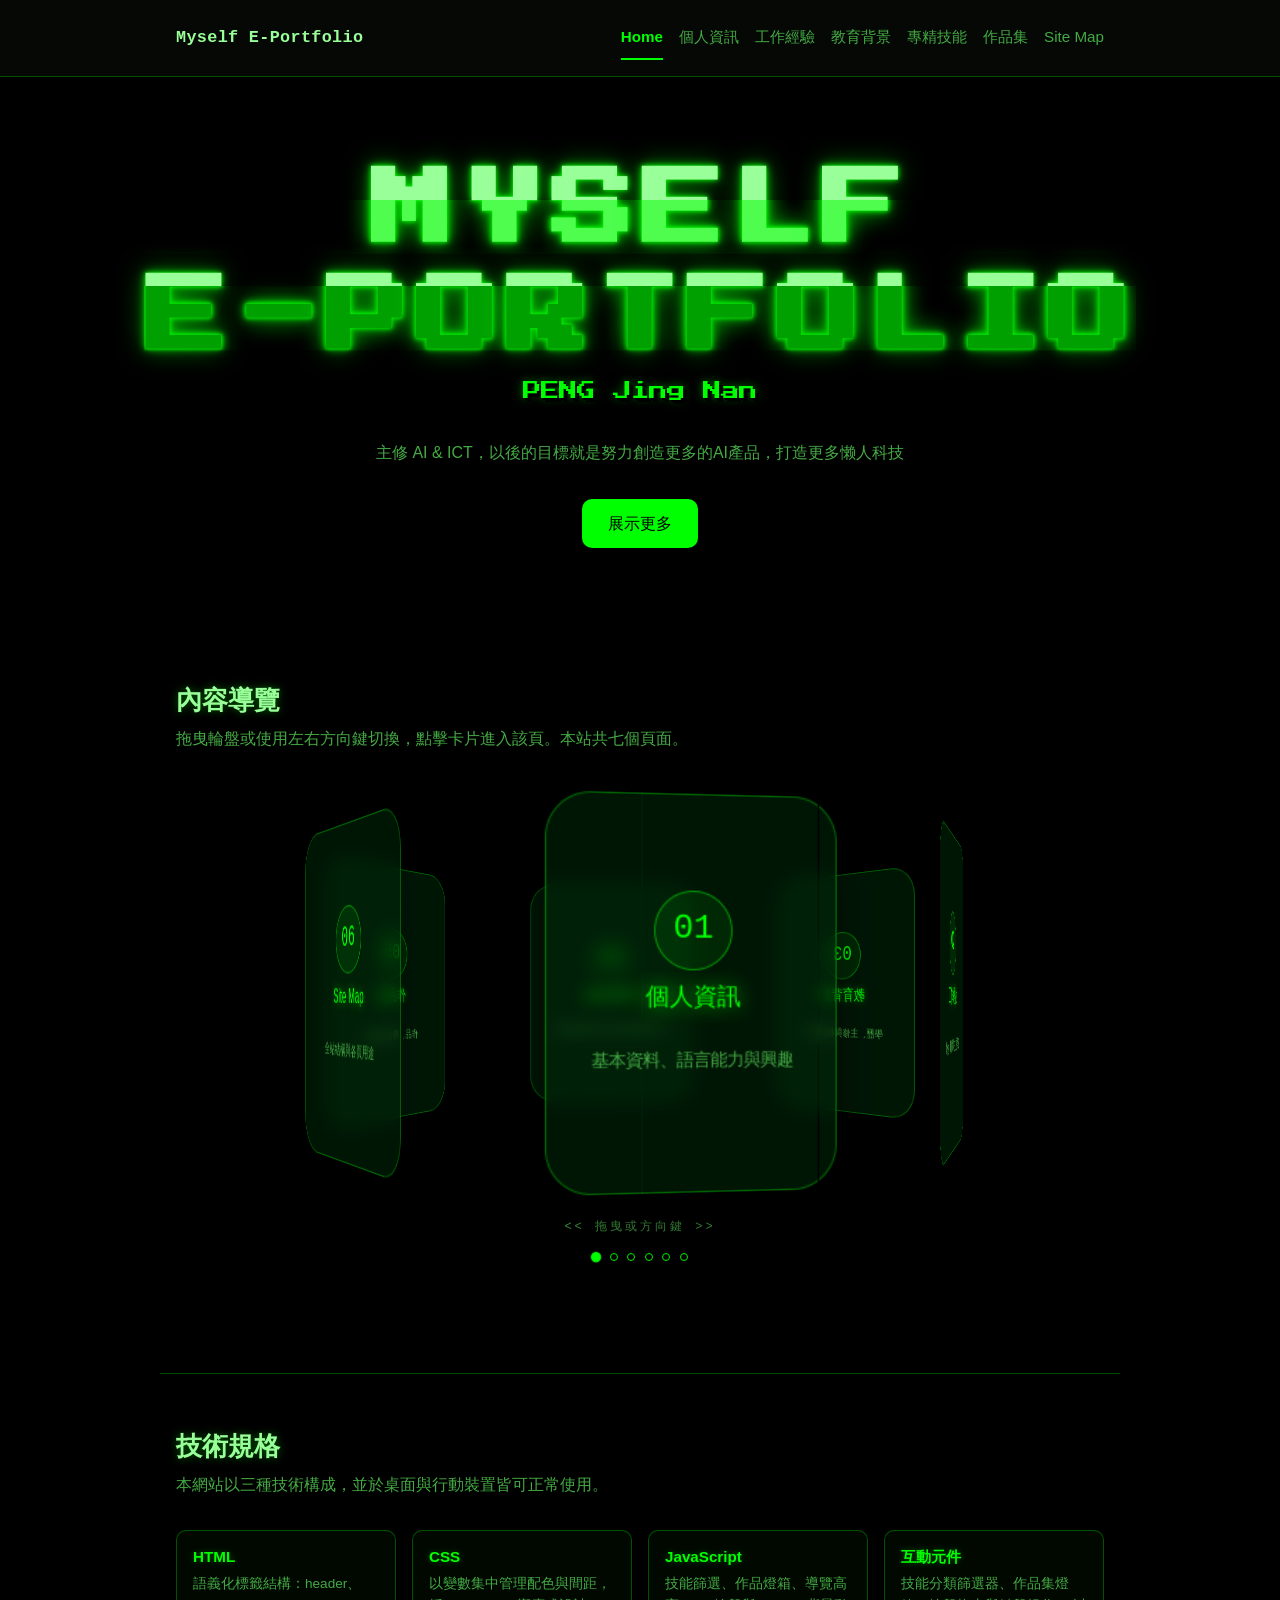
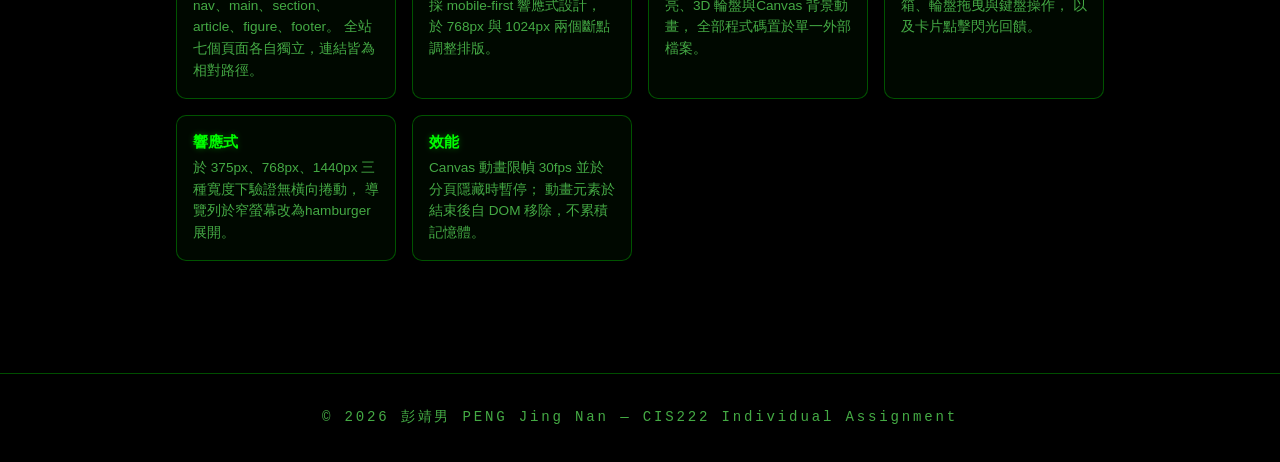
==== commit eba9db23: "2026-10-10 全量對齊上傳（含 woff2 字體資產）" ====
--- a/index.html
+++ b/index.html
@@ -35,18 +35,28 @@
     <!-- 首頁主視覺 -->
     <section class="hero">
 
+      <!-- 故障字效 + 打字機：data-text 供 CSS 疊層讀取，
+           data-typewriter 供 JS 讀取原文後清空並逐字填入 -->
+      <!-- 三層切片 glitch：底層白綠原文字 + 亮綠切片 + 暗綠切片
+           每層由JS 拆成逐字 span，並以相同的 --i 索引讓浮動完全對齊。
+           文字保留在元素內，JS 未執行時仍可正常閱讀。
+           「|」作為**行分隔符**（文字中不會出現此字元），JS 會轉成 <br>
+           讓三層一致斷行。注意：不可用 \n —— HTML 屬性不處理跳脫序列，
+           會被當成反斜線加字母 n 兩個字元。 -->
       <h1 class="hero__title"
           data-split="Myself|E-Portfolio"
           aria-label="Myself E-Portfolio">Myself<br>E-Portfolio</h1>
 
       <p class="hero__subtitle">PENG Jing Nan</p>
       <p class="hero__desc">
-        主修 AI &amp; ICT，以後的目標就是努力創造更多的AI產品，打造更多懒人科技
+        主修 AI & ICT，以後的目標就是努力創造更多的AI產品，打造更多懒人科技
       </p>
       <a href="personal.html" class="btn">展示更多</a>
     </section>
 
-    <!-- ===== 內容頁入口：3D 旋轉輪盤 ===== -->
+    <!-- ===== 內容頁入口：3D 旋轉輪盤 =====
+         輪盤是首頁的導覽入口，點擊卡片仍跳轉到各自的獨立頁面，
+         因此 R3（各頁為獨立 html 檔）與 R2（頁面互連）皆不受影響。 -->
     <section class="page">
       <h2 class="section-title">內容導覽</h2>
       <p class="section-lead">
@@ -174,4 +184,4 @@
 
   <script src="assets/js/main.js"></script>
 </body>
-</html>
+</html>
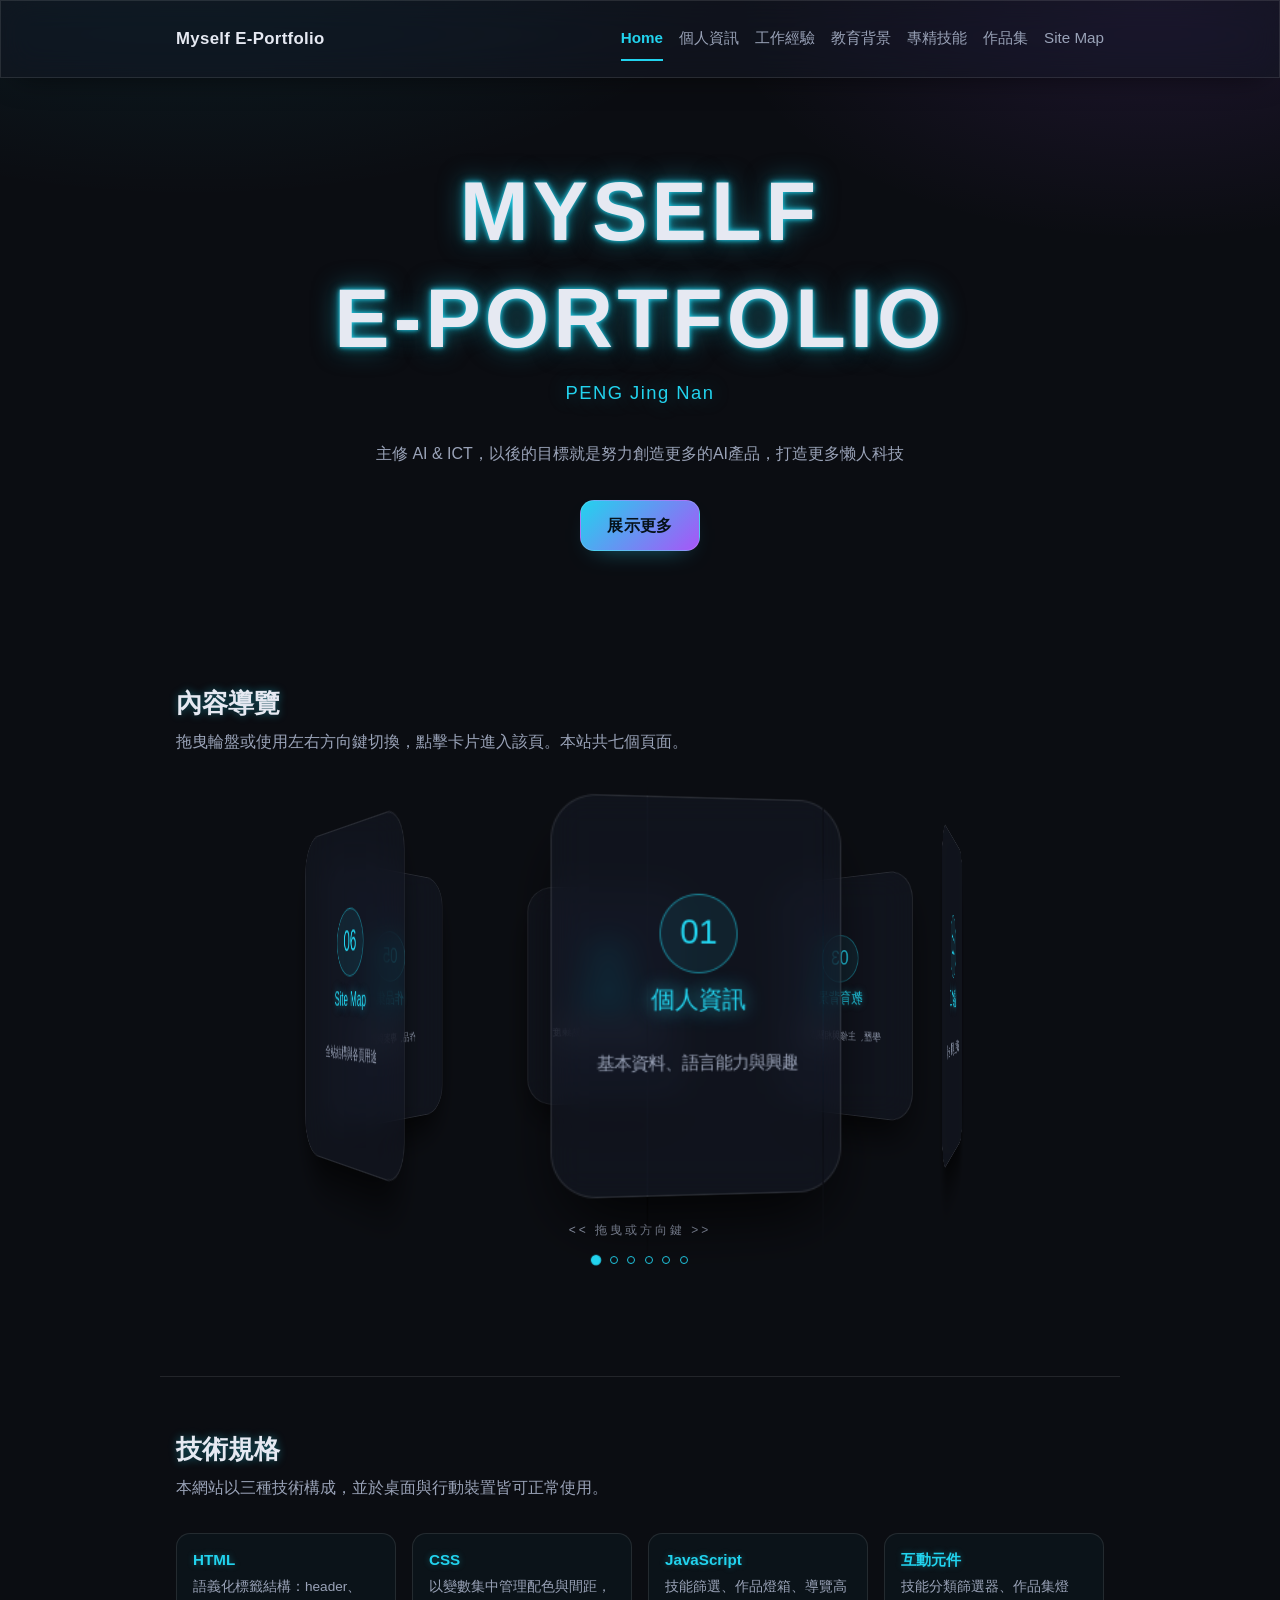
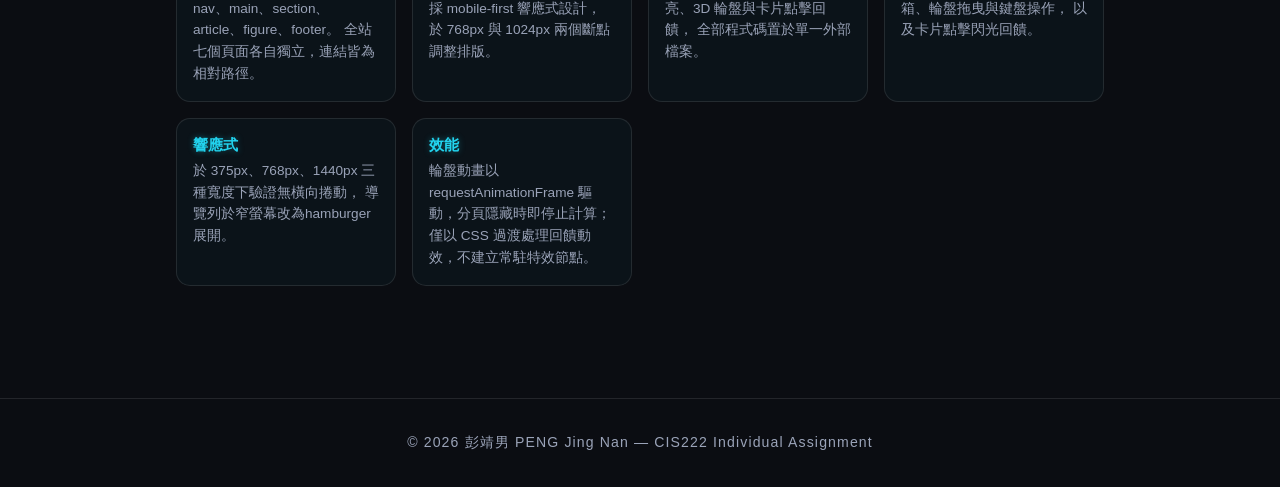
==== commit 43debb37: "10-16 視覺改版：暗色玻璃擬態；主標與特效精簡 - style.css：:root 令牌整組換為暗色玻璃擬態（#0b0d12 底、青紫漸層強調） - index.html：移除三層 glitch " ====
--- a/index.html
+++ b/index.html
@@ -35,17 +35,9 @@
     <!-- 首頁主視覺 -->
     <section class="hero">
 
-      <!-- 故障字效 + 打字機：data-text 供 CSS 疊層讀取，
-           data-typewriter 供 JS 讀取原文後清空並逐字填入 -->
-      <!-- 三層切片 glitch：底層白綠原文字 + 亮綠切片 + 暗綠切片
-           每層由JS 拆成逐字 span，並以相同的 --i 索引讓浮動完全對齊。
-           文字保留在元素內，JS 未執行時仍可正常閱讀。
-           「|」作為**行分隔符**（文字中不會出現此字元），JS 會轉成 <br>
-           讓三層一致斷行。注意：不可用 \n —— HTML 屬性不處理跳脫序列，
-           會被當成反斜線加字母 n 兩個字元。 -->
-      <h1 class="hero__title"
-          data-split="Myself|E-Portfolio"
-          aria-label="Myself E-Portfolio">Myself<br>E-Portfolio</h1>
+      <!-- 首頁主標：單層文字，柔和淡入由 CSS 負責；
+           不使用任何故障字效、切片疊層或逐字拆分。 -->
+      <h1 class="hero__title">Myself<br>E-Portfolio</h1>
 
       <p class="hero__subtitle">PENG Jing Nan</p>
       <p class="hero__desc">
@@ -143,7 +135,7 @@
         <article class="band-item">
           <h3 class="band-item__title">JavaScript</h3>
           <p class="band-item__desc">
-            技能篩選、作品燈箱、導覽高亮、3D 輪盤與Canvas 背景動畫，
+            技能篩選、作品燈箱、導覽高亮、3D 輪盤與卡片點擊回饋，
             全部程式碼置於單一外部檔案。
           </p>
         </article>
@@ -167,8 +159,8 @@
         <article class="band-item">
           <h3 class="band-item__title">效能</h3>
           <p class="band-item__desc">
-            Canvas 動畫限幀 30fps 並於分頁隱藏時暫停；
-            動畫元素於結束後自 DOM 移除，不累積記憶體。
+            輪盤動畫以 requestAnimationFrame 驅動，分頁隱藏時即停止計算；
+            僅以 CSS 過渡處理回饋動效，不建立常駐特效節點。
           </p>
         </article>
 
--- a/assets/css/style.css
+++ b/assets/css/style.css
@@ -1,86 +1,48 @@
-/* ============================================================
-   e-Portfolio — 彭靖男 PENG Jing Nan
-   CIS222 Individual Assignment · 全站共用樣式表
-   ------------------------------------------------------------
-   結構：
-   1. 設計變數（配色、字體、間距、斷點）
-   2. 重設與基礎
-   3. 導覽列（含 hamburger）
-   4. 首頁主視覺（含故障字效）
-   5. 卡片網格（含點擊閃光）
-   6. 內容頁共用區塊
-   7. 其他元件
-   8. 特效層（Canvas 背景、光暈、粒子）
-   9. 頁尾
-   10. 響應式（R6）
-   ============================================================ */
-
-
-/* ===== 1. 設計變數 ===== */
-/* ============================================================
-   自嵌字體：Press Start 2P（像素字體，零外部依賴）
-   ------------------------------------------------------------
-   來源：Google Fonts 的 latin 子集，經 fontTools 裁剪至僅含
-        「PENG Jing Nan」所需的 9 個字元（EGJN Pain + 空格）。
-        12,512 → 2,624 bytes。字體檔放在同目錄的 ../fonts/，
-        隨網站一起打包，不需連線即可顯示。
-   ============================================================ */
-@font-face {
-  font-family: 'PressStartPixel';
-  /* 只提供 woff2；不支援的舊瀏覽器會自動跳過此 @font-face，
-     副標會退回 Courier New monospace，不影響版面。 */
-  src: url('../fonts/pressstart-full.woff2') format('woff2');
-  font-weight: 400;
-  font-style: normal;
-  /* 只用於副標，載入失敗時不應阻塞頁面 */
-  font-display: swap;
-}
+
 
 
 :root {
-  /* --- 配色：純黑 + 螢光綠（Matrix 風格）---
-     來源：marvis_matrix.html 的配色方案。
-     四階綠（由亮到暗）：
-       --primary      #0f0   主色・螢光綠
-       --accent       #4efd4e 高亮綠（強調、hover）
-       --text         #9f9   內文綠
-       --text-muted   #4a4   次要文字（頁尾、裝飾）
-     ⚠️ 教材 R9 要求「淺色背景 + good contrast」，本組為深色。
-        三階綠對黑底的對比：#0f0 ≈ 18.4:1、#9f9 ≈ 10.4:1、#4a4 ≈ 2.9:1
-        —— #4a4 僅用於頁尾與裝飾字，不承載重要內容。
-        若需切回淺底版本，僅改動本區塊即可。 */
-  --primary: #0f0;           /* 主色・螢光綠 */
-  --accent: #4efd4e;         /* 高亮綠：hover 與強調 */
-  --accent-dim: #00a000;     /* 暗綠：進度條底、邊框 */
-  --text: #9f9;              /* 內文：亮綠（對黑底 10.4:1） */
-  --text-dim: #4a4;          /* 次要文字・頁尾 */
-  --text-faint: #373;        /* 裝飾字・極低調 */
-  --bg: #000000;             /* 純黑背景 */
-  --surface: #050805;         /* 卡片表面：近黑 */
-  --surface-2: rgba(0, 255, 0, 0.06);  /* 半透明綠底 */
-  --border: rgba(0, 255, 0, 0.3);      /* 綠色邊框 */
-  --border-strong: rgba(0, 255, 0, 0.5);
-  --danger: #ff0033;         /* 故障字效的紅 */
-  --glow: #0f0;              /* 光暈 / 粒子 */
-
-  /* --- 字體 --- */
-  --font-base: 'Segoe UI', 'Noto Sans TC', 'Microsoft JhengHei', sans-serif;
-  --font-mono: 'Consolas', 'Courier New', monospace;
-  /* 副標題字級基準：主標題以 calc(var(--subtitle-size) * N) 綁定比例 */
+  /* --- 配色：現代暗色玻璃擬態（Dark Glassmorphism）---
+     近黑底 #0b0d12 + 青紫漸層強調色 + 半透明毛玻璃表面。
+     色彩全部集中本區塊，換主題只需改這裡。 */
+  --primary: #22d3ee;
+  --accent: #a855f7;
+  --accent-dim: #6d28d9;
+  --grad-accent: linear-gradient(135deg, #22d3ee 0%, #a855f7 100%);
+  --text: #e6e9f2;
+  --text-dim: #9aa3b8;
+  --text-faint: #6b7385;
+  --bg: #0b0d12;
+  --surface: rgba(255, 255, 255, 0.055);
+  --surface-2: rgba(255, 255, 255, 0.09);
+  --border: rgba(255, 255, 255, 0.10);
+  --border-strong: rgba(255, 255, 255, 0.22);
+  --danger: #ff5c7a;
+  --glow: #22d3ee;
+
+  /* --- 毛玻璃參數 --- */
+  --glass-bg: rgba(20, 24, 36, 0.55);
+  --glass-bg-strong: rgba(20, 24, 36, 0.78);
+  --glass-blur: blur(16px) saturate(150%);
+  --glass-shadow: 0 12px 32px -18px rgba(0, 0, 0, 0.75);
+  --glass-glow: 0 0 24px rgba(34, 211, 238, 0.18);
+
+  /* --- 字體：現代無襯線字體堆疊 --- */
+  --font-base: 'Inter', 'Noto Sans TC', 'Source Han Sans TC', 'Microsoft JhengHei', sans-serif;
+  --font-mono: 'Inter', 'Noto Sans TC', 'Microsoft JhengHei', sans-serif;
   --subtitle-size: clamp(0.75rem, 1.6vw, 1.15rem);
 
-  /* --- 間距 --- */
+  /* --- 間距 / 圓角 --- */
   --spacing-sm: 0.5rem;
   --spacing-md: 1rem;
   --spacing-lg: 2rem;
   --spacing-xl: 3.5rem;
-  --radius: 10px;
+  --radius: 14px;
 
   /* --- 斷點（R6）--- */
   --breakpoint-md: 768px;
   --breakpoint-lg: 1024px;
 
-  /* 內容最大寬度 —— 不用固定 px 寬度，讓版面自然收放 */
   --content-max: 60rem;
 }
 
@@ -100,6 +62,10 @@
   font-family: "Noto Sans TC", "Microsoft JhengHei", "PingFang TC", sans-serif;
   color: var(--text);
   background-color: var(--bg);
+  background-image:
+    radial-gradient(60rem 30rem at 15% -10%, rgba(34, 211, 238, 0.10), transparent 60%),
+    radial-gradient(45rem 25rem at 90% 0%, rgba(168, 85, 247, 0.12), transparent 60%);
+  background-attachment: fixed;
 }
 
 h1, h2, h3, h4 {
@@ -126,10 +92,14 @@
 
 /* ===== 3. 導覽列 ===== */
 .nav {
-  background-color: var(--surface);
+  background: var(--glass-bg);
   border-bottom: 1px solid var(--border);
   position: relative;
   z-index: 10;            /* 高於光暈(z-index:0)，確保可讀 */
+  backdrop-filter: var(--glass-blur);
+  -webkit-backdrop-filter: var(--glass-blur);
+  box-shadow: var(--glass-shadow);
+  border: 1px solid var(--border);
 }
 
 .nav__inner {
@@ -201,6 +171,7 @@
   letter-spacing: 0.18em;
   text-transform: uppercase;
   margin-bottom: var(--spacing-sm);
+  animation: soft-fade-in 0.8s ease-out both;
 }
 
 
@@ -210,60 +181,68 @@
   0%, 100% {
     opacity: 1;
     text-shadow:
-      0 0 4px rgba(0, 255, 0, 0.9),
-      0 0 10px rgba(0, 255, 0, 0.7),
-      0 0 26px rgba(0, 255, 0, 0.5),
+      0 0 4px rgba(34, 211, 238, 0.9),
+      0 0 10px rgba(34, 211, 238, 0.7),
+      0 0 26px rgba(34, 211, 238, 0.5),
       0 4px 12px rgba(0, 0, 0, 0.9);
   }
   50% {
     opacity: 0.78;
     text-shadow:
-      0 0 3px rgba(0, 255, 0, 0.55),
-      0 0 7px rgba(0, 255, 0, 0.4),
-      0 0 16px rgba(0, 255, 0, 0.28),
+      0 0 3px rgba(34, 211, 238, 0.55),
+      0 0 7px rgba(34, 211, 238, 0.4),
+      0 0 16px rgba(34, 211, 238, 0.28),
       0 4px 12px rgba(0, 0, 0, 0.9);
   }
 }
 
 .hero__subtitle {
   /* 真正的像素點陣字體，非等寬粗體模擬 */
-  font-family: 'PressStartPixel', 'Courier New', monospace;
+  font-family: 'Inter', 'Noto Sans TC', 'Source Han Sans TC', 'Microsoft JhengHei', sans-serif;
   font-size: var(--subtitle-size);
   font-weight: 400;
-  letter-spacing: 0;
-
-  /* 貼合主題的螢光綠 */
+  letter-spacing: 0.08em;
+
+  /* 貼合主題的青紫漸層 */
   color: var(--primary);
 
   /* 黑邊立體投影：兩個偏移疊出下方厚度，
-     再加一層螢光外暈造 CRT 輝光。 */
-  text-shadow:
-    2px 2px 0 #000,          /* 近距離黑邊：造立體厚度 */
-    4px 4px 0 rgba(0, 0, 0, 0.85),
-    0 0 10px rgba(0, 255, 0, 0.5);   /* 螢光外暈 */
+     再加一層螢光外暈造 玻璃擬態 輝光。 */
+  text-shadow: 0 0 20px rgba(34, 211, 238, 0.35);   /* 螢光外暈 */
 
   margin-bottom: var(--spacing-lg);
+  font-weight: 500;
+  animation: soft-fade-in 0.9s ease-out 0.12s both;
 }
 
 .hero__desc {
   max-width: 34rem;
   margin: 0 auto var(--spacing-lg);
   color: var(--text-dim);
+  animation: soft-fade-in 1s ease-out 0.2s both;
 }
 
 .btn {
   display: inline-block;
   padding: 0.7rem 1.6rem;
-  background-color: var(--primary);
-  color: #000;
+  background: var(--grad-accent);
+  color: #06121a;
   text-decoration: none;
   border-radius: var(--radius);
   transition: background-color 0.2s, transform 0.2s;
+  border: 1px solid rgba(255, 255, 255, 0.14);
+  font-weight: 600;
+  letter-spacing: 0.03em;
+  box-shadow: 0 10px 26px -16px rgba(34, 211, 238, 0.65);
+  transition: transform 0.25s ease, box-shadow 0.25s ease, filter 0.25s ease;
 }
 
 .btn:hover {
-  background-color: var(--accent);
+  background: var(--grad-accent);
   transform: translateY(-1px);
+  transform: translateY(-2px);
+  box-shadow: 0 14px 32px -16px rgba(168, 85, 247, 0.6);
+  filter: brightness(1.08);
 }
 
 
@@ -287,8 +266,8 @@
 .section-title {
   font-size: 1.6rem;
   margin-bottom: var(--spacing-sm);
-  /* Matrix 螢光暈 */
-  text-shadow: 0 0 8px rgba(0, 255, 0, 0.4);
+  /* Glass 螢光暈 */
+  text-shadow: 0 0 8px rgba(34, 211, 238, 0.4);
 }
 
 .section-lead {
@@ -303,7 +282,7 @@
 .page-header__title {
   font-size: 1.9rem;
   margin-bottom: var(--spacing-sm);
-  text-shadow: 0 0 8px rgba(0, 255, 0, 0.4);
+  text-shadow: 0 0 8px rgba(34, 211, 238, 0.4);
 }
 
 .page-header__lead {
@@ -312,17 +291,20 @@
 }
 
 .panel {
-  background-color: var(--surface);
+  background: var(--glass-bg);
   border: 1px solid var(--border);
   border-radius: var(--radius);
   padding: var(--spacing-lg);
   margin-bottom: var(--spacing-lg);
+  backdrop-filter: var(--glass-blur);
+  -webkit-backdrop-filter: var(--glass-blur);
+  box-shadow: var(--glass-shadow);
 }
 
 .panel__title {
   font-size: 1.25rem;
   margin-bottom: var(--spacing-md);
-  text-shadow: 0 0 6px rgba(0, 255, 0, 0.35);
+  text-shadow: 0 0 6px rgba(34, 211, 238, 0.35);
 }
 
 /* 定義列表：適合「術語 — 說明」這種成對資料 */
@@ -407,12 +389,12 @@
 
 .portrait__ph {
   aspect-ratio: 3 / 4;
-  background: linear-gradient(135deg, #0d1a0d, #001100);
+  background: linear-gradient(135deg, #0d1224, #160f2c);
   border-radius: var(--radius);
   display: flex;
   align-items: center;
   justify-content: center;
-  color: #0f0;
+  color: #22d3ee;
   font-size: 0.9rem;
 }
 
@@ -464,6 +446,10 @@
   padding: 0.35rem 0.85rem;
   border-radius: 999px;
   font-size: 0.9rem;
+  backdrop-filter: var(--glass-blur);
+  -webkit-backdrop-filter: var(--glass-blur);
+  box-shadow: var(--glass-shadow);
+  border: 1px solid var(--border);
 }
 
 /* 篩選按鈕列 —— 互動 ① 的視覺 */
@@ -478,11 +464,14 @@
   font-size: 0.92rem;
   padding: 0.45rem 1rem;
   border: 1px solid var(--border);
-  background-color: var(--surface);
+  background: var(--glass-bg);
   color: var(--text-dim);
   border-radius: 999px;
   cursor: pointer;
   transition: background-color 0.2s, color 0.2s, border-color 0.2s;
+  backdrop-filter: var(--glass-blur);
+  -webkit-backdrop-filter: var(--glass-blur);
+  box-shadow: var(--glass-shadow);
 }
 
 .filterbar__btn:hover {
@@ -493,7 +482,7 @@
 .filterbar__btn.is-selected {
   background-color: var(--primary);
   border-color: var(--primary);
-  color: #000;
+  color: #0b0d12;
 }
 
 /* 技能列 */
@@ -509,7 +498,7 @@
 .skillrow__name {
   font-size: 1.02rem;
   margin-bottom: 0.5rem;
-  text-shadow: 0 0 6px rgba(0, 255, 0, 0.35);
+  text-shadow: 0 0 6px rgba(34, 211, 238, 0.35);
 }
 
 .skillrow__note {
@@ -555,6 +544,11 @@
 
 .work {
   margin: 0;
+  background: var(--glass-bg);
+  backdrop-filter: var(--glass-blur);
+  -webkit-backdrop-filter: var(--glass-blur);
+  box-shadow: var(--glass-shadow);
+  border: 1px solid var(--border);
 }
 
 .work__trigger {
@@ -567,7 +561,7 @@
   align-items: center;
   justify-content: center;
   aspect-ratio: 4 / 3;
-  background: linear-gradient(135deg, #0a140a, #001000);
+  background: linear-gradient(135deg, #0d1224, #160f2c);
   border-radius: var(--radius);
   transition: transform 0.2s;
 }
@@ -577,7 +571,7 @@
 }
 
 .work__phlabel {
-  color: #0f0;
+  color: #22d3ee;
   font-size: 0.9rem;
 }
 
@@ -610,17 +604,21 @@
 
 .lightbox__panel {
   position: relative;
-  background-color: var(--surface);
+  background: var(--glass-bg);
   border-radius: var(--radius);
   padding: var(--spacing-md);
   max-width: 44rem;
   width: 100%;
+  backdrop-filter: var(--glass-blur);
+  -webkit-backdrop-filter: var(--glass-blur);
+  box-shadow: var(--glass-shadow);
+  border: 1px solid var(--border);
 }
 
 .lightbox__img {
   width: 100%;
   border-radius: calc(var(--radius) - 2px);
-  background: linear-gradient(135deg, #0a140a, #001000);
+  background: linear-gradient(135deg, #0d1224, #160f2c);
   min-height: 12rem;
 }
 
@@ -638,9 +636,12 @@
   font-size: 0.88rem;
   padding: 0.35rem 0.85rem;
   border: 1px solid var(--border);
-  background-color: var(--surface);
+  background: var(--glass-bg);
   border-radius: var(--radius);
   cursor: pointer;
+  backdrop-filter: var(--glass-blur);
+  -webkit-backdrop-filter: var(--glass-blur);
+  box-shadow: var(--glass-shadow);
 }
 
 .lightbox__close:hover {
@@ -662,6 +663,11 @@
   gap: var(--spacing-sm) var(--spacing-lg);
   padding: var(--spacing-sm) 0;
   border-bottom: 1px solid var(--border);
+  background: var(--glass-bg);
+  backdrop-filter: var(--glass-blur);
+  -webkit-backdrop-filter: var(--glass-blur);
+  box-shadow: var(--glass-shadow);
+  border: 1px solid var(--border);
 }
 
 .cert:last-child {
@@ -723,11 +729,14 @@
   font-size: 1.5rem;
   line-height: 1;
   padding: 0.35rem 0.6rem;
-  background-color: var(--surface);
+  background: var(--glass-bg);
   color: var(--primary);
   border: 1px solid var(--border);
   border-radius: var(--radius);
   cursor: pointer;
+  backdrop-filter: var(--glass-blur);
+  -webkit-backdrop-filter: var(--glass-blur);
+  box-shadow: var(--glass-shadow);
 }
 
 .nav__toggle:hover {
@@ -737,7 +746,7 @@
 
 /* ===== 8. 特效層 ===== */
 
-/* Canvas 代碼雨：置於頁面底層，不攔截任何點擊 */
+/* Canvas 背景光暈：置於頁面底層，不攔截任何點擊 */
 .canvas-bg {
   position: fixed;
   inset: 0;
@@ -749,7 +758,7 @@
 
 /* 鼠標跟隨光暈
    比照 marvis_matrix.html 的 mix-blend-mode: screen 疊加手法，
-   在淺底上以螢光綠 additive 混合，營造 CRT 光暈感。 */
+   在淺底上以青紫漸層 additive 混合，營造 玻璃擬態 光暈感。 */
 .cursor-glow {
   position: fixed;
   top: 0;
@@ -758,7 +767,7 @@
   height: 300px;
   border-radius: 50%;
   background: radial-gradient(circle,
-              rgba(0, 255, 0, 0.25) 0%,
+              rgba(34, 211, 238, 0.25) 0%,
               transparent 60%);
   mix-blend-mode: screen;
   pointer-events: none;
@@ -796,12 +805,12 @@
 
 @keyframes card-flash {
   0% {
-    border-color: #fff;
-    box-shadow: 0 0 24px rgba(0, 255, 0, 0.9);
+    border-color: var(--border-strong);
+    box-shadow: 0 0 24px rgba(34, 211, 238, 0.35);
   }
   100% {
     border-color: var(--border);
-    box-shadow: 0 0 0 0 rgba(0, 255, 0, 0);
+    box-shadow: 0 0 0 0 rgba(34, 211, 238, 0);
   }
 }
 
@@ -831,35 +840,35 @@
      理想值必須用 vw（視窗單位）或 cqw（容器查詢單位）。 */
   font-size: calc(var(--subtitle-size) * 4.5);
   margin-bottom: 0.25rem;
-  font-family: 'PressStartPixel', 'Courier New', monospace;
+  font-family: 'Inter', 'Noto Sans TC', 'Source Han Sans TC', 'Microsoft JhengHei', sans-serif;
 
   /* 全大寫。CSS 與 JS 雙邊都做：
      CSS 處理未執行 JS 的情況，JS 在拆層前 .toUpperCase()。
      兩者缺一，三層 span 都會顯示原始大小寫。 */
   text-transform: uppercase;
 
-  /* ===== 像素化處理（零外部依賴）=====
+  /* ===== 漸層文字處理（零外部依賴）=====
      系統無真正的點陣字體，故用 CSS 近似：
      ① -webkit-font-smoothing: none — 關掉字體抗鋸齒，
         讓邊緣變成硬階梯，是像素感最主要的來源。
      ② font-weight: 700 — 加重筆畫，粗體邊緣更接近點陣塊。
      ③ letter-spacing — 略增字距讓每格分離，像字元格。
      ④ 疊加 text-shadow 形成 1px 硬邊光暈（見下方）。 */
-  -webkit-font-smoothing: none;
+  -webkit-font-smoothing: antialiased;
   -moz-osx-font-smoothing: grayscale;
-  text-rendering: geometricPrecision;
+  text-rendering: optimizeLegibility;
 
   /* 大寫字母較寬，略增字距讓字距更均勻 */
   letter-spacing: 0.05em;
   font-weight: 700;
   color: var(--text);
 
-  /* 多層字體陰影：近距離硬陰影造立體感 + 遠距離螢光暈造 CRT 輝光。
+  /* 多層字體陰影：近距離硬陰影造立體感 + 遠距離螢光暈造 玻璃擬態 輝光。
      四層依序：近硬 → 稍遠 → 中暈 → 大範圍環境光。 */
   text-shadow:
-    0 0 4px rgba(0, 255, 0, 0.9),
-    0 0 10px rgba(0, 255, 0, 0.7),
-    0 0 26px rgba(0, 255, 0, 0.5),
+    0 0 4px rgba(34, 211, 238, 0.9),
+    0 0 10px rgba(34, 211, 238, 0.7),
+    0 0 26px rgba(34, 211, 238, 0.5),
     0 4px 12px rgba(0, 0, 0, 0.9);
 
   /* 父層只做呼吸（動 opacity 與 text-shadow），
@@ -896,14 +905,14 @@
 .gl-layer--lime {
   color: var(--accent);
   clip-path: inset(20% 0 55% 0);
-  animation: glitch-slice-lime 2.4s infinite linear alternate-reverse;
+  animation: slice-fade-lime 2.4s infinite linear alternate-reverse;
 }
 
 /* 暗綠層：切下段 */
 .gl-layer--dim {
   color: var(--accent-dim);
   clip-path: inset(60% 0 10% 0);
-  animation: glitch-slice-dim 1.8s infinite linear alternate-reverse;
+  animation: slice-fade-dim 1.8s infinite linear alternate-reverse;
 }
 
 /* ===== 逐字波浪 =====
@@ -918,25 +927,16 @@
 }
 
 @keyframes char-wave {
-  0%, 100% { transform: translateY(-15px); }
-  50%      { transform: translateY(15px); }
-}
-
-@keyframes glitch-slice-lime {
-  0%   { clip-path: inset(10% 0 60% 0); }
-  20%  { clip-path: inset(80% 0  5% 0); }
-  40%  { clip-path: inset(30% 0 40% 0); }
-  60%  { clip-path: inset(50% 0 30% 0); }
-  80%  { clip-path: inset(70% 0 15% 0); }
-  100% { clip-path: inset(20% 0 65% 0); }
-}
-
-@keyframes glitch-slice-dim {
-  0%   { clip-path: inset(70% 0 10% 0); }
-  25%  { clip-path: inset(15% 0 70% 0); }
-  50%  { clip-path: inset(45% 0 40% 0); }
-  75%  { clip-path: inset(85% 0  5% 0); }
-  100% { clip-path: inset(30% 0 55% 0); }
+  0%, 100% { transform: translateY(0); opacity: 0.92; }
+  50%      { transform: translateY(-2px); opacity: 1; }
+}
+
+@keyframes slice-fade-lime {
+  0%, 100% { opacity: 0; }
+}
+
+@keyframes slice-fade-dim {
+  0%, 100% { opacity: 0; }
 }
 
 
@@ -948,7 +948,7 @@
    但這導致使用者即使已開啟動畫設定、JS 也正常建立元素，
    畫面上仍完全看不到特效（元素被 display:none 蓋掉）。
 
-   本網站的Canvas 代碼雨是視覺主題核心，不屬於裝飾性動畫，
+   本網站的Canvas 背景光暈是視覺主題核心，不屬於裝飾性動畫，
    因此不再依此設定關閉。僅保留過渡動畫的簡化，
    讓操作回饋在低動態環境下仍即時可見。 */
 @media (prefers-reduced-motion: reduce) {
@@ -1000,11 +1000,11 @@
   margin-top: -8.75rem;                /* 用負 margin 做垂直置中 */
   border-radius: 2rem;
 
-  /* 半透明 + 模糊：讓後方代碼雨透出疊在卡片上 */
-  background: rgba(0, 40, 10, 0.55);
-  backdrop-filter: blur(8px);
-  -webkit-backdrop-filter: blur(8px);
-  border: 1px solid rgba(0, 255, 0, 0.35);
+  /* 半透明 + 模糊：讓後方背景光暈透出疊在卡片上 */
+  background: var(--glass-bg);
+  backdrop-filter: var(--glass-blur);
+  -webkit-backdrop-filter: var(--glass-blur);
+  border: 1px solid var(--border);
 
   box-shadow: 0 1.5rem 3rem -0.75rem rgba(0, 0, 0, 0.9);
   display: flex;
@@ -1035,8 +1035,8 @@
 .carousel__card:hover,
 .carousel__card:focus-visible {
   border-color: var(--accent);
-  background: rgba(0, 60, 15, 0.75);
-  box-shadow: 0 0 1.5rem rgba(0, 255, 0, 0.45);
+  background: rgba(30, 26, 56, 0.75);
+  box-shadow: 0 0 1.5rem rgba(34, 211, 238, 0.45);
   outline: none;
 }
 
@@ -1045,13 +1045,13 @@
   width: 3.5rem;
   height: 3.5rem;
   border-radius: 50%;
-  border: 1px solid rgba(0, 255, 0, 0.5);
+  border: 1px solid rgba(34, 211, 238, 0.5);
   display: flex;
   align-items: center;
   justify-content: center;
   font-size: 1.5rem;
   color: var(--primary);
-  background: rgba(0, 255, 0, 0.08);
+  background: rgba(34, 211, 238, 0.08);
   font-family: var(--font-mono);
   flex-shrink: 0;
 }
@@ -1060,7 +1060,7 @@
   font-size: 1.05rem;
   font-weight: 500;
   color: var(--primary);
-  text-shadow: 0 0 8px rgba(0, 255, 0, 0.5);
+  text-shadow: 0 0 8px rgba(34, 211, 238, 0.5);
 }
 
 .carousel__desc {
@@ -1109,7 +1109,7 @@
 
 /* 卡片在正前方時標題加強螢光，讓焦點明確 */
 .carousel__card.is-front .carousel__title {
-  text-shadow: 0 0 14px rgba(0, 255, 0, 0.9);
+  text-shadow: 0 0 14px rgba(34, 211, 238, 0.9);
 }
 
 
@@ -1127,7 +1127,7 @@
 
 .band-item {
   border: 1px solid var(--border);
-  background: rgba(0, 255, 0, 0.03);
+  background: rgba(34, 211, 238, 0.03);
   border-radius: var(--radius);
   padding: var(--spacing-md);
 }
@@ -1136,7 +1136,7 @@
   font-size: 0.95rem;
   color: var(--primary);
   margin-bottom: 0.35rem;
-  text-shadow: 0 0 6px rgba(0, 255, 0, 0.35);
+  text-shadow: 0 0 6px rgba(34, 211, 238, 0.35);
 }
 
 .band-item__desc {
@@ -1161,7 +1161,7 @@
   padding: var(--spacing-lg) var(--spacing-md);
   color: var(--text-dim);
   font-size: 0.88rem;
-  letter-spacing: 0.2em;          /* terminal 質感 */
+  letter-spacing: 0.08em;          /* terminal 質感 */
   font-family: var(--font-mono);
   text-align: center;
 }
@@ -1282,3 +1282,30 @@
 @media (min-width: 1024px) {
   .hero { padding: 5rem var(--spacing-md); }
 }
+
+/* ===== 11. 現代玻璃擬態：柔和動效 ===== */
+@keyframes soft-fade-in {
+  from {
+    opacity: 0;
+    transform: translateY(10px);
+  }
+  to {
+    opacity: 1;
+    transform: translateY(0);
+  }
+}
+
+@keyframes soft-float {
+  0%, 100% { transform: translateY(0); }
+  50%      { transform: translateY(-2px); }
+}
+
+@media (prefers-reduced-motion: reduce) {
+  .hero__eyebrow,
+  .hero__subtitle,
+  .hero__desc,
+  .hero__title,
+  .gl-char {
+    animation: none;
+  }
+}
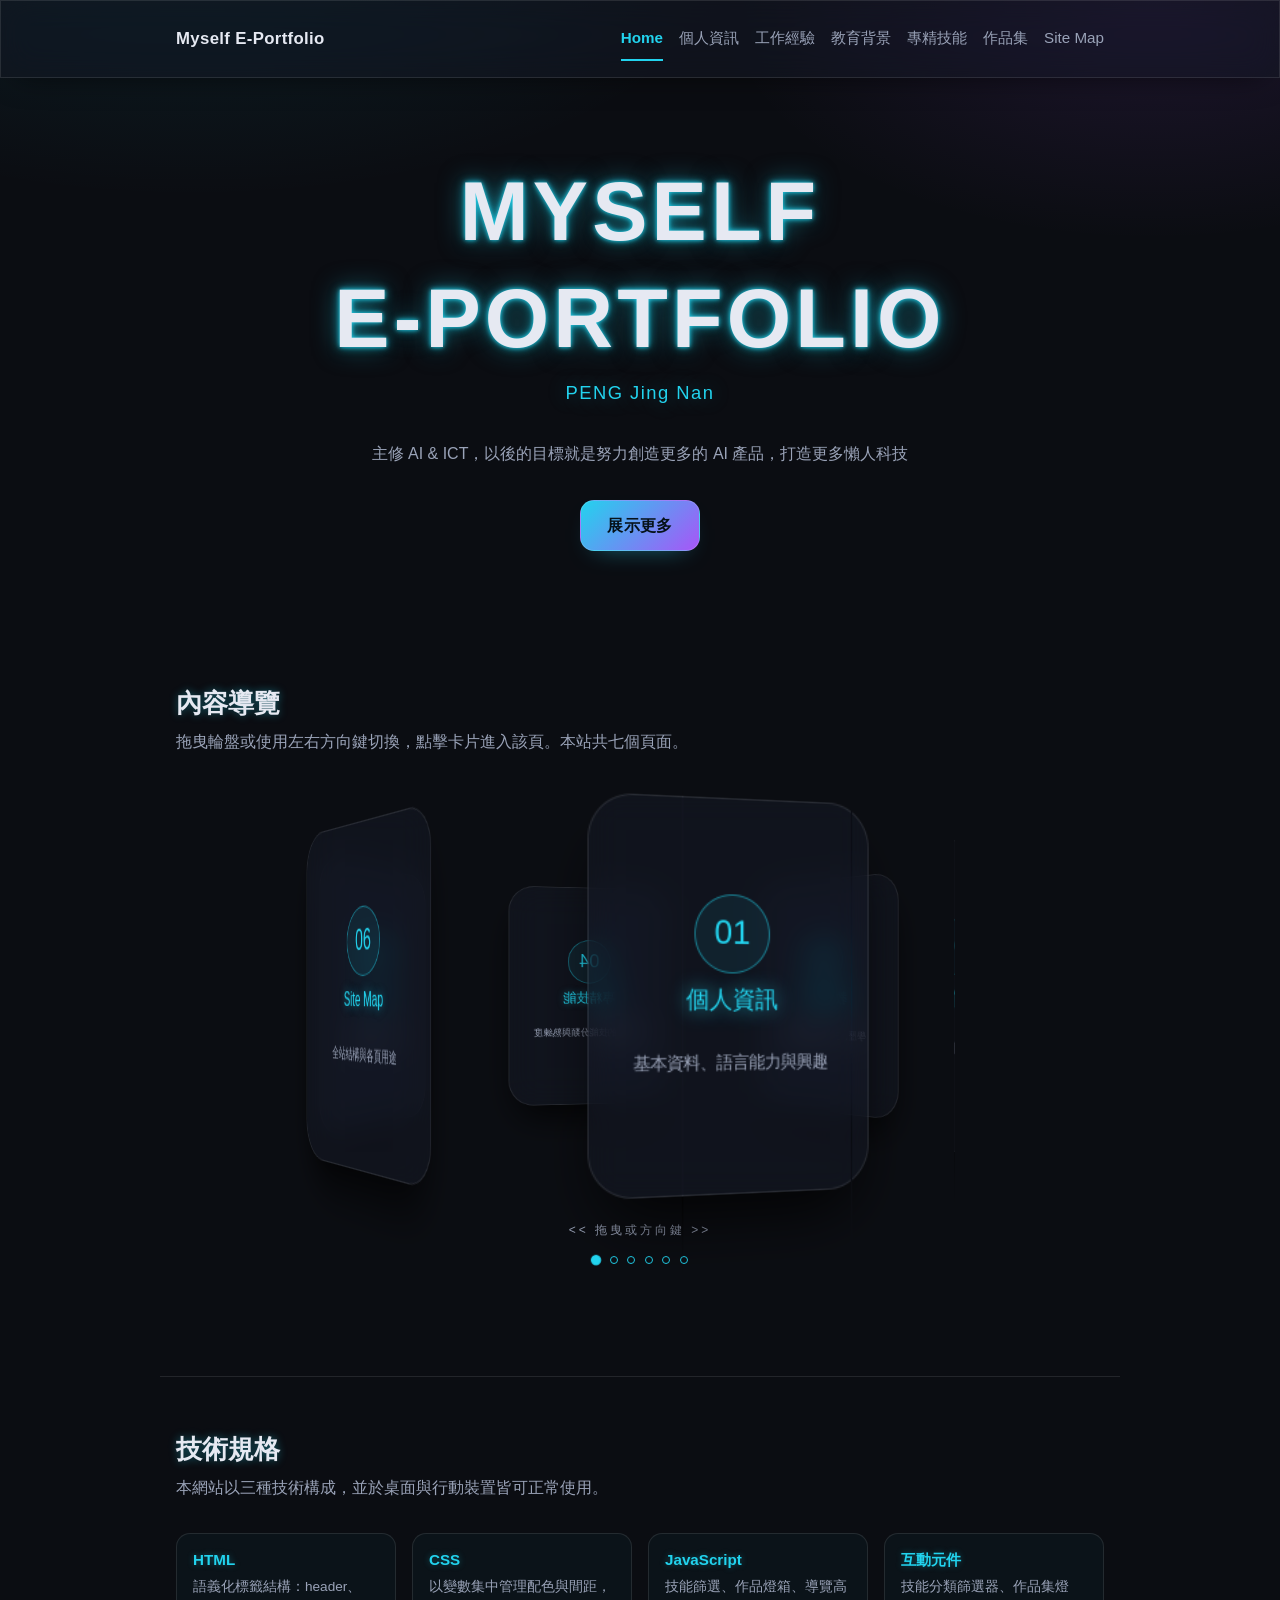
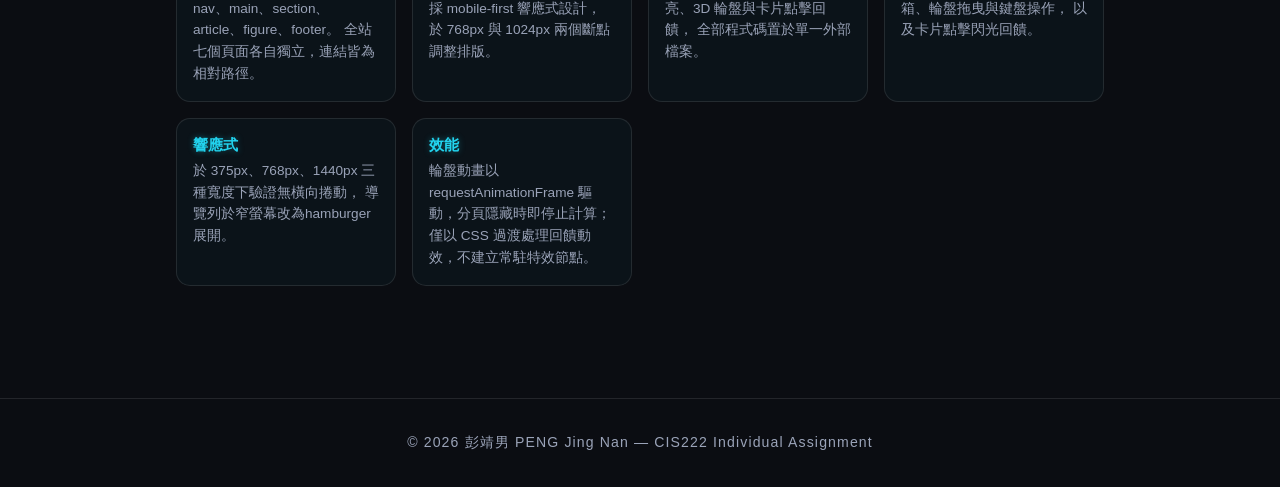
==== commit 3789232d: "fix: 首頁簡介修正簡體字（懒→懶），補 &amp; 實體與中英間空格" ====
--- a/index.html
+++ b/index.html
@@ -41,7 +41,7 @@
 
       <p class="hero__subtitle">PENG Jing Nan</p>
       <p class="hero__desc">
-        主修 AI & ICT，以後的目標就是努力創造更多的AI產品，打造更多懒人科技
+        主修 AI &amp; ICT，以後的目標就是努力創造更多的 AI 產品，打造更多懶人科技
       </p>
       <a href="personal.html" class="btn">展示更多</a>
     </section>
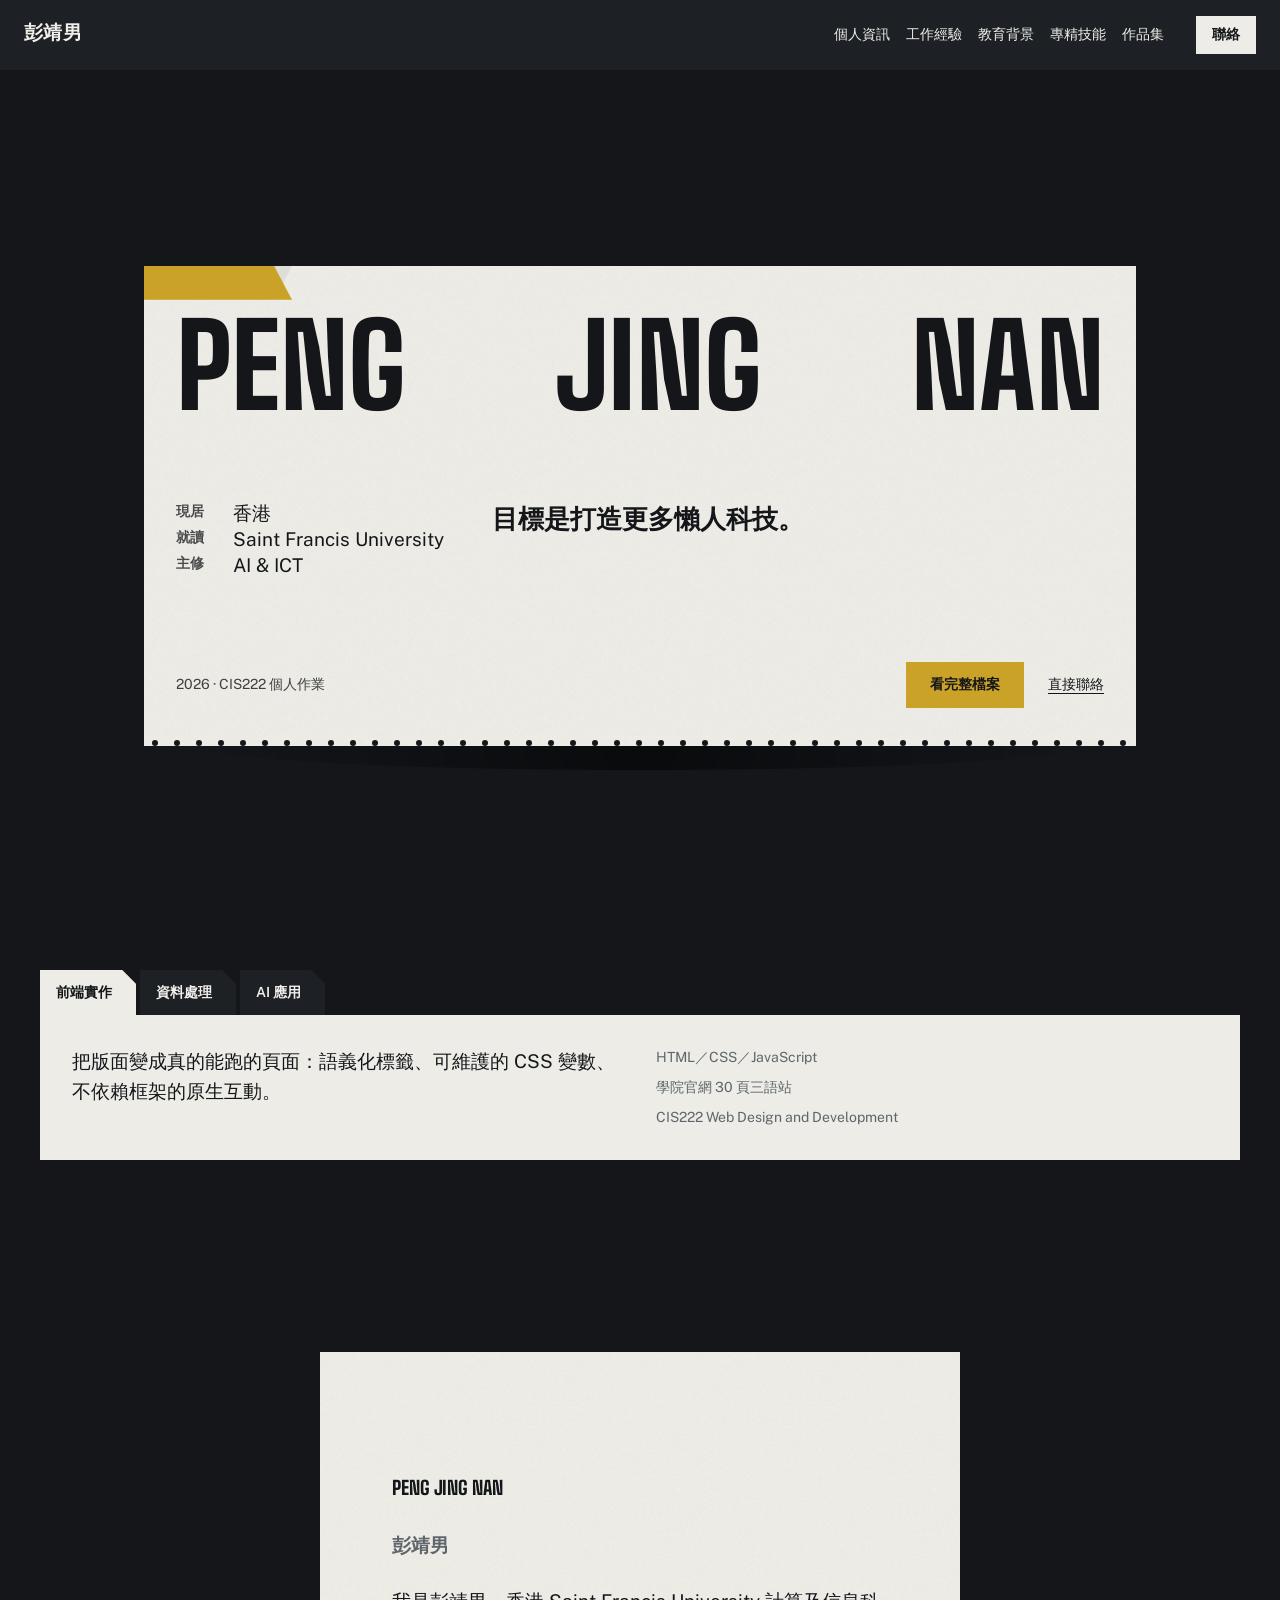
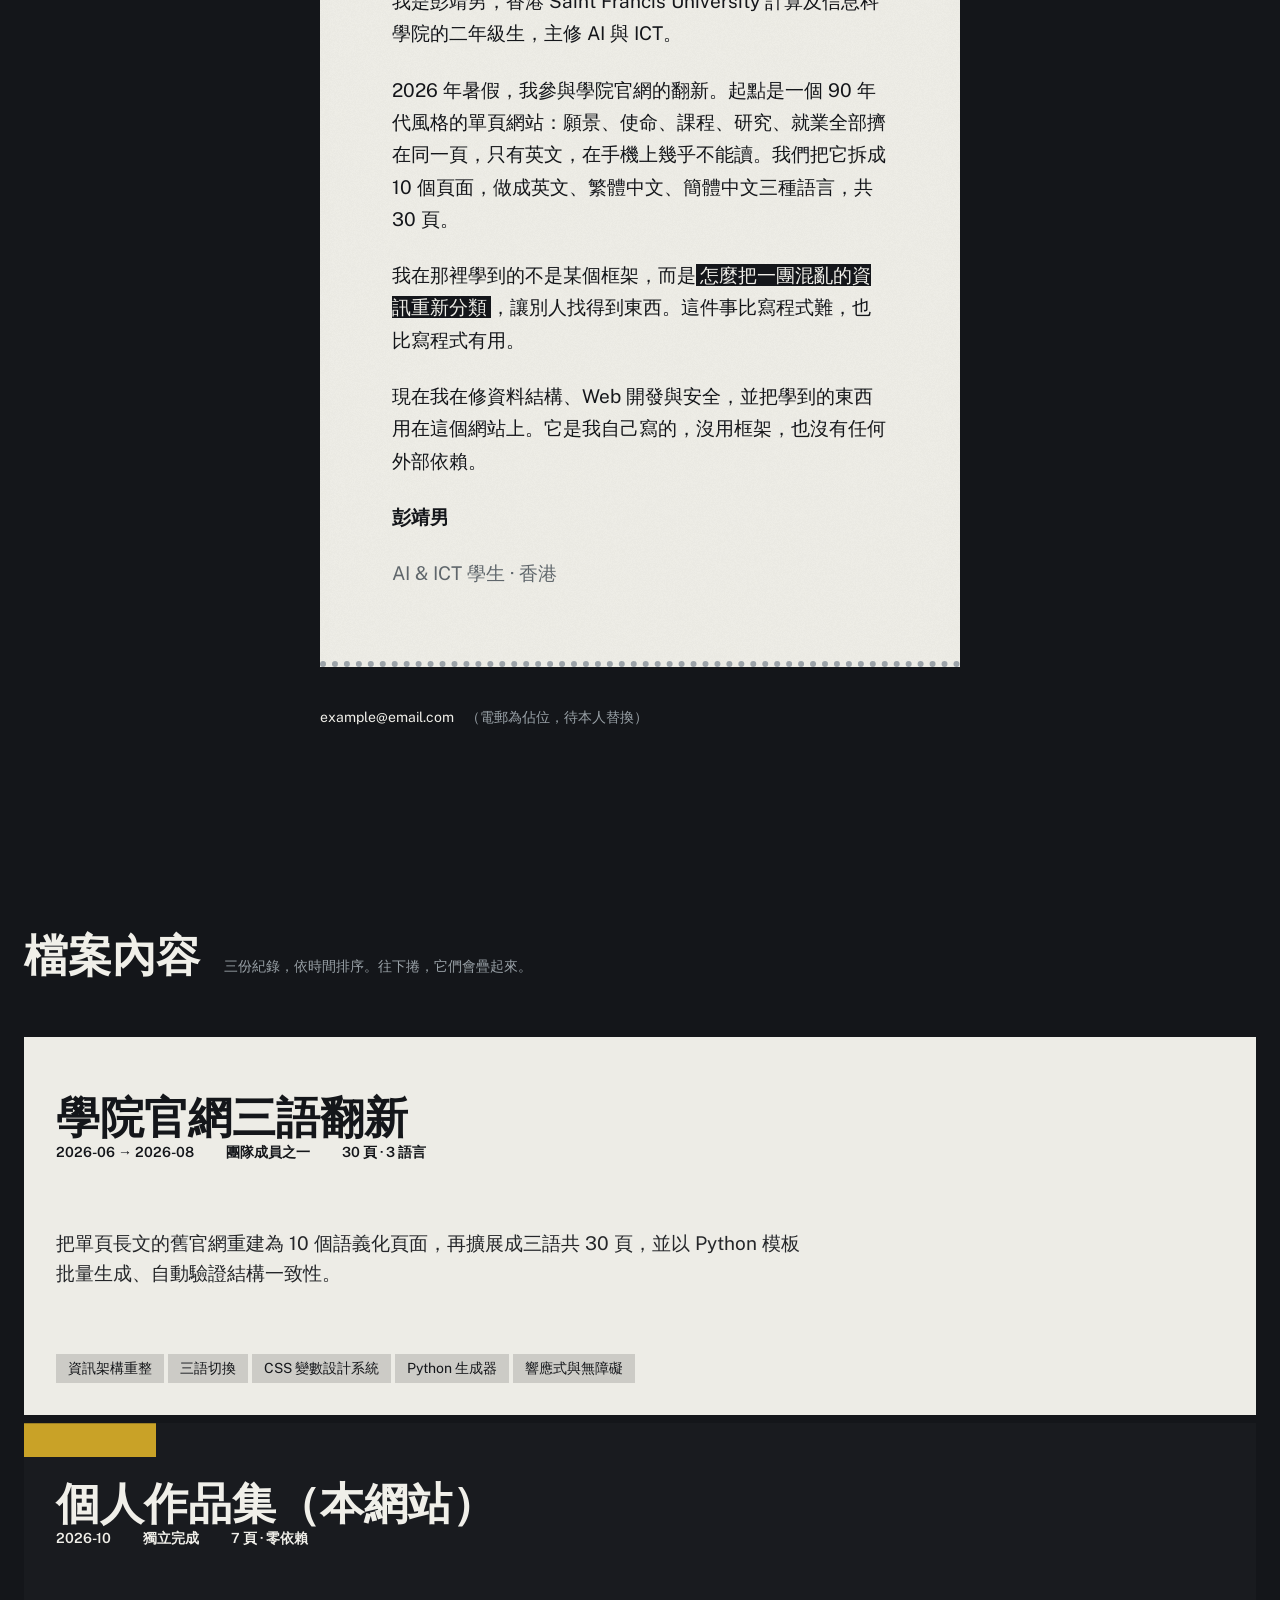
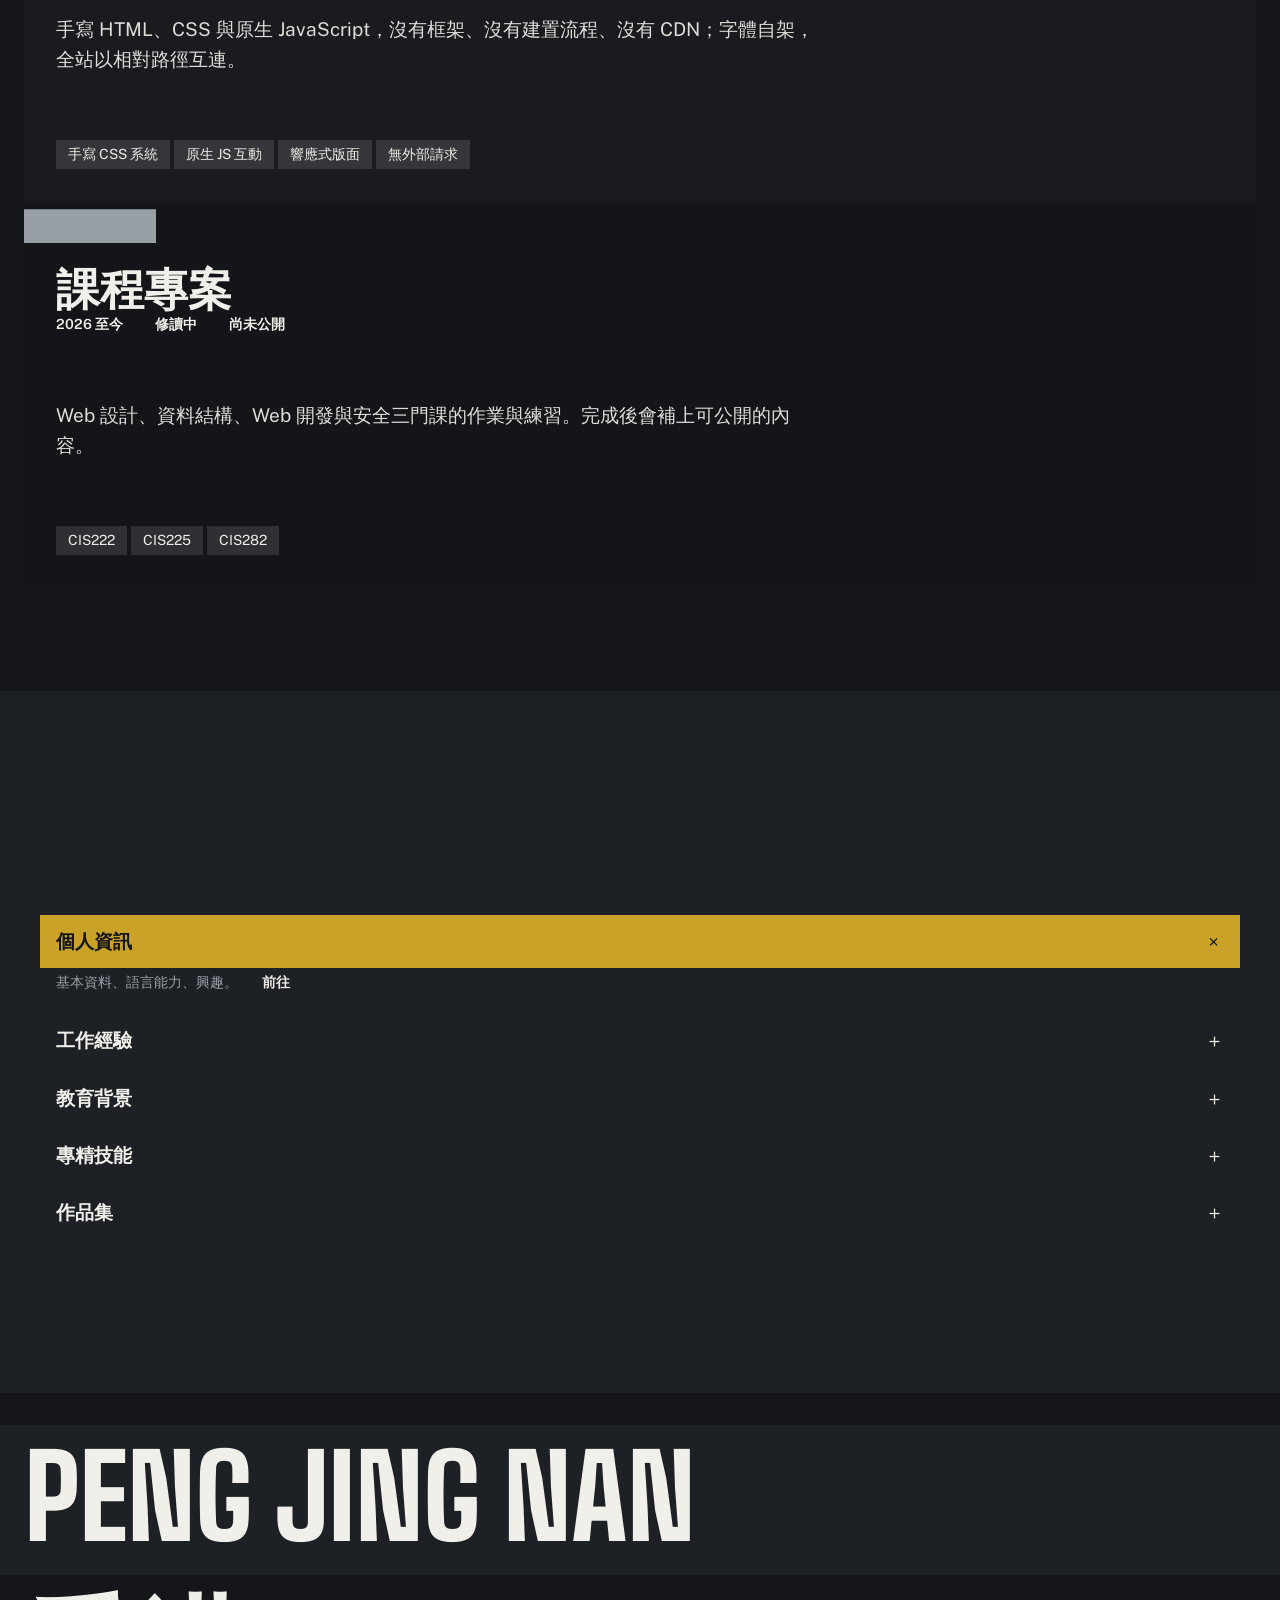
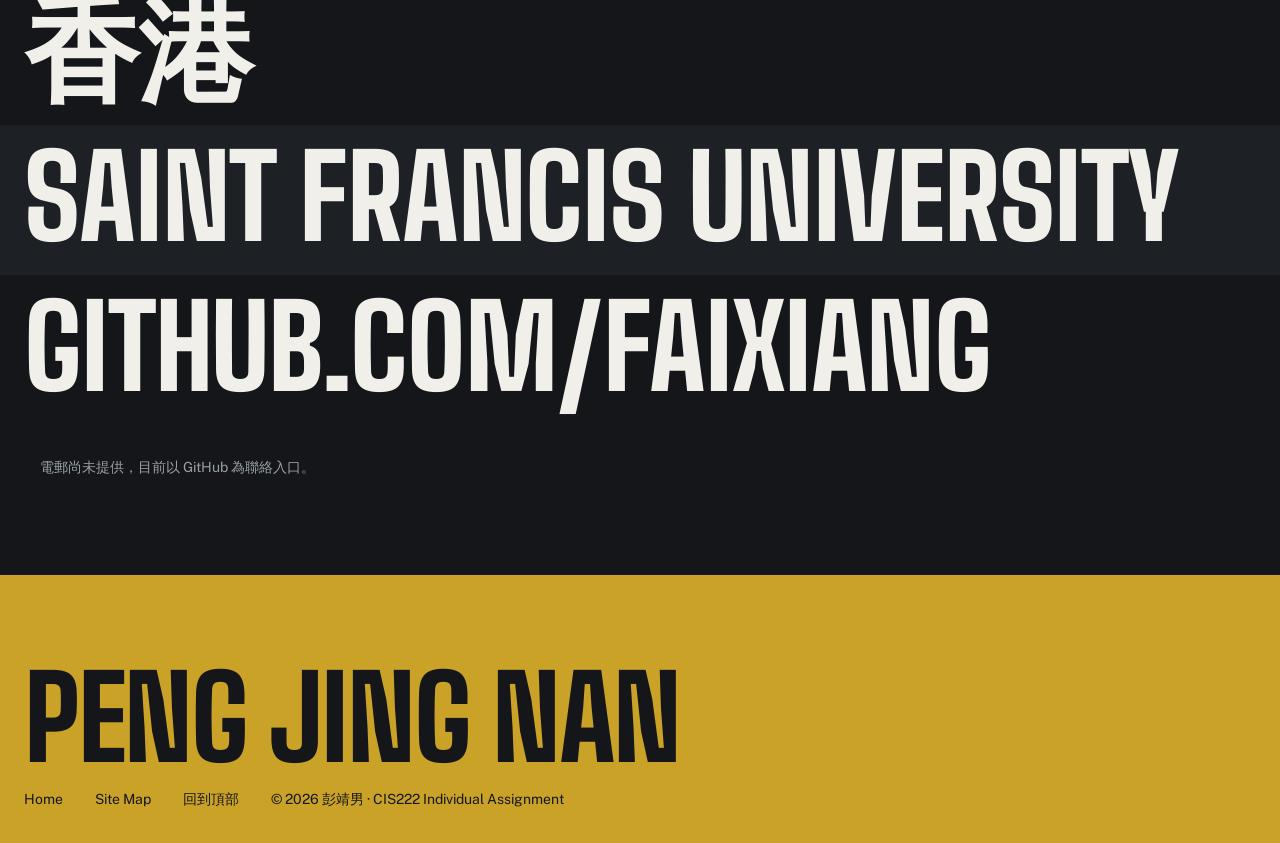
==== commit dfaa788d: "feat: 視覺系統全面遷移 — 石墨＋黃銅、七頁改版、全站背景影片 設計系統 - 新增 assets/css/dossier.css（1,625 行）：石墨＋黃銅材質、間距與字階權杖、   元件層（" ====
--- a/index.html
+++ b/index.html
@@ -3,177 +3,267 @@
 <head>
   <meta charset="UTF-8">
   <meta name="viewport" content="width=device-width, initial-scale=1.0">
-  <title>Myself E-Portfolio</title>
-  <meta name="description" content="個人 e-portfolio 首頁，連結個人資訊、工作經驗、教育背景、專精技能與作品集五個內容頁。">
+  <title>彭靖男 PENG Jing Nan · 求職檔案</title>
+  <meta name="description" content="彭靖男的求職檔案：香港 Saint Francis University 計算及信息科學院學生，主修 AI &amp; ICT，曾參與學院官網三語翻新。">
   <link rel="icon" href="assets/images/favicon.svg" type="image/svg+xml">
-  <link rel="stylesheet" href="assets/css/style.css">
+  <link rel="stylesheet" href="assets/css/dossier.css">
+  <script>document.documentElement.classList.add('js');</script>
 </head>
 <body>
 
-  <!-- ===== header：導覽列 7 項，連結全部頁面（R2 在結構上自動成立）===== -->
-  <header>
-    <nav class="nav" aria-label="主導覽">
-      <div class="nav__inner">
-        <a href="index.html" class="nav__brand">Myself E-Portfolio</a>
-        <button type="button" class="nav__toggle" aria-expanded="false" aria-controls="nav-list" aria-label="開啟選單">☰</button>
-        <ul class="nav__list" id="nav-list">
-          <li><a href="index.html" class="nav__link">Home</a></li>
-          <li><a href="personal.html" class="nav__link">個人資訊</a></li>
-          <li><a href="experience.html" class="nav__link">工作經驗</a></li>
-          <li><a href="education.html" class="nav__link">教育背景</a></li>
-          <li><a href="skills.html" class="nav__link">專精技能</a></li>
-          <li><a href="portfolio.html" class="nav__link">作品集</a></li>
-          <li><a href="sitemap.html" class="nav__link">Site Map</a></li>
+  <!-- 全站背景：引力場影片（材質層，不承載資訊、不接受互動） -->
+  <div class="bgfield" aria-hidden="true">
+    <video class="bgfield__video" autoplay muted loop playsinline preload="metadata">
+      <source src="assets/video/field.mp4" type="video/mp4">
+    </video>
+  </div>
+
+  <!-- 頁首：只有字，沒有外框與毛玻璃 -->
+  <header class="masthead">
+    <a class="masthead__mark" href="index.html">彭靖男</a>
+    <nav class="masthead__links" aria-label="主導覽">
+      <a href="personal.html">個人資訊</a>
+      <a href="experience.html">工作經驗</a>
+      <a href="education.html">教育背景</a>
+      <a href="skills.html">專精技能</a>
+      <a href="portfolio.html">作品集</a>
+    </nav>
+    <a class="masthead__act" href="#contact">聯絡</a>
+  </header>
+
+  <main>
+
+    <!-- ===== 首屏：從檔案夾抽出一張申請卡 ===== -->
+    <section class="hero">
+      <div class="hero__mask">
+        <span class="card__tab" aria-hidden="true"></span>
+        <div class="card__tilt">
+          <div class="card" data-paper data-paper-fill data-paper-tab data-paper-shadow>
+            <!-- 紙張材質層：canvas 只畫材質，文字全在 DOM（§4.7） -->
+            <canvas class="card__grain" data-paper-canvas aria-hidden="true"></canvas>
+
+            <h1 class="card__title"><span>Peng</span><span>Jing</span><span>Nan</span></h1>
+
+            <div class="card__body">
+              <dl class="facts">
+                <div><dt>現居</dt><dd>香港</dd></div>
+                <div><dt>就讀</dt><dd>Saint Francis University</dd></div>
+                <div><dt>主修</dt><dd>AI &amp; ICT</dd></div>
+              </dl>
+              <p class="card__line">目標是打造更多懶人科技。</p>
+            </div>
+
+            <div class="card__foot">
+              <span class="card__credit">2026 · CIS222 個人作業</span>
+              <a class="btn" href="#work">看完整檔案</a>
+              <a class="card__link" href="#contact">直接聯絡</a>
+            </div>
+          </div>
+        </div>
+      </div>
+    </section>
+
+    <!-- ===== 互動：按職位翻閱同一份檔案 ===== -->
+    <section class="role" aria-label="依職位閱讀">
+      <div class="role__tabs" role="tablist" aria-label="選擇職位">
+        <button type="button" class="role__tab" role="tab" id="tab-web" aria-controls="panel-web" aria-selected="true" data-role-btn="web" data-rise data-rise-as="drop">前端實作</button>
+        <button type="button" class="role__tab" role="tab" id="tab-data" aria-controls="panel-data" aria-selected="false" data-role-btn="data" data-rise data-rise-as="drop">資料處理</button>
+        <button type="button" class="role__tab" role="tab" id="tab-ai" aria-controls="panel-ai" aria-selected="false" data-role-btn="ai" data-rise data-rise-as="drop">AI 應用</button>
+      </div>
+
+      <div class="role__panels">
+        <div class="role__panel is-on" role="tabpanel" id="panel-web" aria-labelledby="tab-web" data-role-panel="web">
+          <p>把版面變成真的能跑的頁面：語義化標籤、可維護的 CSS 變數、不依賴框架的原生互動。</p>
+          <ul>
+            <li>HTML／CSS／JavaScript</li>
+            <li>學院官網 30 頁三語站</li>
+            <li>CIS222 Web Design and Development</li>
+          </ul>
+        </div>
+
+        <div class="role__panel" role="tabpanel" id="panel-data" aria-labelledby="tab-data" data-role-panel="data">
+          <p>把散落的資料整理成能用的結構：清理、歸納，再用腳本把重複的工作自動化。</p>
+          <ul>
+            <li>Python 自動化腳本</li>
+            <li>試算表整理與分析</li>
+            <li>CIS225 Data Structures</li>
+          </ul>
+        </div>
+
+        <div class="role__panel" role="tabpanel" id="panel-ai" aria-labelledby="tab-ai" data-role-panel="ai">
+          <p>主修 AI &amp; ICT，目前以課程基礎為主，尚未有獨立完成的 AI 專案，這一欄如實留白。</p>
+          <ul>
+            <li>AI &amp; ICT 主修課程</li>
+            <li>CIS221 Calculus</li>
+            <li>正在累積，尚未有作品</li>
+          </ul>
+        </div>
+      </div>
+    </section>
+
+    <!-- ===== 文件頁：一封信 ===== -->
+    <section class="letter" id="about">
+      <div class="sheet" data-paper>
+        <!-- 紙張材質層：canvas 只畫材質（打孔處直接透出底下的桌面影片） -->
+        <canvas class="sheet__grain" data-paper-canvas aria-hidden="true"></canvas>
+
+        <p class="sheet__who" data-rise data-rise-as="rise">Peng Jing Nan</p>
+        <p class="sheet__cn" data-rise data-rise-as="rise">彭靖男</p>
+
+        <p data-rise data-rise-as="rise">我是彭靖男，香港 Saint Francis University 計算及信息科學院的二年級生，主修 AI 與 ICT。</p>
+
+        <p data-rise data-rise-as="rise">2026 年暑假，我參與學院官網的翻新。起點是一個 90 年代風格的單頁網站：願景、使命、課程、研究、就業全部擠在同一頁，只有英文，在手機上幾乎不能讀。我們把它拆成 10 個頁面，做成英文、繁體中文、簡體中文三種語言，共 30 頁。</p>
+
+        <p data-rise data-rise-as="rise">我在那裡學到的不是某個框架，而是<span class="sheet__mark">怎麼把一團混亂的資訊重新分類</span>，讓別人找得到東西。這件事比寫程式難，也比寫程式有用。</p>
+
+        <p data-rise data-rise-as="rise">現在我在修資料結構、Web 開發與安全，並把學到的東西用在這個網站上。它是我自己寫的，沒用框架，也沒有任何外部依賴。</p>
+
+        <p class="sheet__sign" data-rise data-rise-as="rise">彭靖男</p>
+        <p class="sheet__role" data-rise data-rise-as="rise">AI &amp; ICT 學生 · 香港</p>
+      </div>
+
+      <div class="stub">
+        <a class="stub__mail" href="mailto:example@email.com">example@email.com</a>
+        <span class="stub__note">（電郵為佔位，待本人替換）</span>
+      </div>
+    </section>
+
+    <!-- ===== 作品：三疊檔案夾 ===== -->
+    <section class="folders" id="work">
+      <div class="folders__head" data-rise data-rise-as="fade">
+        <h2>檔案內容</h2>
+        <p>三份紀錄，依時間排序。往下捲，它們會疊起來。</p>
+      </div>
+
+      <article class="folder folder--1" data-rise data-rise-as="fade">
+        <span class="folder__tab" aria-hidden="true" data-rise data-rise-as="wipe"></span>
+        <div>
+          <h3 class="folder__title">學院官網三語翻新</h3>
+          <p class="folder__meta"><span>2026-06 → 2026-08</span><span>團隊成員之一</span><span>30 頁 · 3 語言</span></p>
+        </div>
+        <p class="folder__desc">把單頁長文的舊官網重建為 10 個語義化頁面，再擴展成三語共 30 頁，並以 Python 模板批量生成、自動驗證結構一致性。</p>
+        <ul class="folder__list">
+          <li>資訊架構重整</li>
+          <li>三語切換</li>
+          <li>CSS 變數設計系統</li>
+          <li>Python 生成器</li>
+          <li>響應式與無障礙</li>
         </ul>
-      </div>
-    </nav>
-  </header>
-
-  <!-- ===== main ===== -->
-  <main>
-
-    <!-- 首頁主視覺 -->
-    <section class="hero">
-
-      <!-- 首頁主標：單層文字，柔和淡入由 CSS 負責；
-           不使用任何故障字效、切片疊層或逐字拆分。 -->
-      <h1 class="hero__title">Myself<br>E-Portfolio</h1>
-
-      <p class="hero__subtitle">PENG Jing Nan</p>
-      <p class="hero__desc">
-        主修 AI &amp; ICT，以後的目標就是努力創造更多的 AI 產品，打造更多懶人科技
-      </p>
-      <a href="personal.html" class="btn">展示更多</a>
-    </section>
-
-    <!-- ===== 內容頁入口：3D 旋轉輪盤 =====
-         輪盤是首頁的導覽入口，點擊卡片仍跳轉到各自的獨立頁面，
-         因此 R3（各頁為獨立 html 檔）與 R2（頁面互連）皆不受影響。 -->
-    <section class="page">
-      <h2 class="section-title">內容導覽</h2>
-      <p class="section-lead">
-        拖曳輪盤或使用左右方向鍵切換，點擊卡片進入該頁。本站共七個頁面。
-      </p>
-
-      <div class="carousel-scene">
-        <div class="carousel" data-carousel>
-
-          <a href="personal.html" class="carousel__card">
-            <span class="carousel__icon" aria-hidden="true">01</span>
-            <h3 class="carousel__title">個人資訊</h3>
-            <p class="carousel__desc">基本資料、語言能力與興趣</p>
-          </a>
-
-          <a href="experience.html" class="carousel__card">
-            <span class="carousel__icon" aria-hidden="true">02</span>
-            <h3 class="carousel__title">工作經驗</h3>
-            <p class="carousel__desc">職位、期間與主要職責</p>
-          </a>
-
-          <a href="education.html" class="carousel__card">
-            <span class="carousel__icon" aria-hidden="true">03</span>
-            <h3 class="carousel__title">教育背景</h3>
-            <p class="carousel__desc">學歷、主修與相關課程</p>
-          </a>
-
-          <a href="skills.html" class="carousel__card">
-            <span class="carousel__icon" aria-hidden="true">04</span>
-            <h3 class="carousel__title">專精技能</h3>
-            <p class="carousel__desc">可篩選的技能分類與熟練度</p>
-          </a>
-
-          <a href="portfolio.html" class="carousel__card">
-            <span class="carousel__icon" aria-hidden="true">05</span>
-            <h3 class="carousel__title">作品集</h3>
-            <p class="carousel__desc">作品、專案與證書</p>
-          </a>
-
-          <a href="sitemap.html" class="carousel__card">
-            <span class="carousel__icon" aria-hidden="true">06</span>
-            <h3 class="carousel__title">Site Map</h3>
-            <p class="carousel__desc">全站結構與各頁用途</p>
-          </a>
-
-        </div>
-      </div>
-
-      <p class="carousel__hint">&lt;&lt; 拖曳或方向鍵 &gt;&gt;</p>
-
-      <div class="carousel__dots">
-        <button type="button" class="carousel__dot is-active" aria-label="前往個人資訊"></button>
-        <button type="button" class="carousel__dot" aria-label="前往工作經驗"></button>
-        <button type="button" class="carousel__dot" aria-label="前往教育背景"></button>
-        <button type="button" class="carousel__dot" aria-label="前往專精技能"></button>
-        <button type="button" class="carousel__dot" aria-label="前往作品集"></button>
-        <button type="button" class="carousel__dot" aria-label="前往 Site Map"></button>
-      </div>
-    </section>
-
-    <!-- ===== 次要分段：技術與規格 ===== -->
-    <section class="page section-band">
-      <h2 class="section-title">技術規格</h2>
-      <p class="section-lead">本網站以三種技術構成，並於桌面與行動裝置皆可正常使用。</p>
-
-      <div class="band-grid">
-
-        <article class="band-item">
-          <h3 class="band-item__title">HTML</h3>
-          <p class="band-item__desc">
-            語義化標籤結構：header、nav、main、section、article、figure、footer。
-            全站七個頁面各自獨立，連結皆為相對路徑。
-          </p>
-        </article>
-
-        <article class="band-item">
-          <h3 class="band-item__title">CSS</h3>
-          <p class="band-item__desc">
-            以變數集中管理配色與間距，採 mobile-first 響應式設計，
-            於 768px 與 1024px 兩個斷點調整排版。
-          </p>
-        </article>
-
-        <article class="band-item">
-          <h3 class="band-item__title">JavaScript</h3>
-          <p class="band-item__desc">
-            技能篩選、作品燈箱、導覽高亮、3D 輪盤與卡片點擊回饋，
-            全部程式碼置於單一外部檔案。
-          </p>
-        </article>
-
-        <article class="band-item">
-          <h3 class="band-item__title">互動元件</h3>
-          <p class="band-item__desc">
-            技能分類篩選器、作品集燈箱、輪盤拖曳與鍵盤操作，
-            以及卡片點擊閃光回饋。
-          </p>
-        </article>
-
-        <article class="band-item">
-          <h3 class="band-item__title">響應式</h3>
-          <p class="band-item__desc">
-            於 375px、768px、1440px 三種寬度下驗證無橫向捲動，
-            導覽列於窄螢幕改為hamburger 展開。
-          </p>
-        </article>
-
-        <article class="band-item">
-          <h3 class="band-item__title">效能</h3>
-          <p class="band-item__desc">
-            輪盤動畫以 requestAnimationFrame 驅動，分頁隱藏時即停止計算；
-            僅以 CSS 過渡處理回饋動效，不建立常駐特效節點。
-          </p>
-        </article>
-
-      </div>
+      </article>
+
+      <article class="folder folder--2" data-rise data-rise-as="fade">
+        <span class="folder__tab" aria-hidden="true" data-rise data-rise-as="wipe"></span>
+        <div>
+          <h3 class="folder__title">個人作品集（本網站）</h3>
+          <p class="folder__meta"><span>2026-10</span><span>獨立完成</span><span>7 頁 · 零依賴</span></p>
+        </div>
+        <p class="folder__desc">手寫 HTML、CSS 與原生 JavaScript，沒有框架、沒有建置流程、沒有 CDN；字體自架，全站以相對路徑互連。</p>
+        <ul class="folder__list">
+          <li>手寫 CSS 系統</li>
+          <li>原生 JS 互動</li>
+          <li>響應式版面</li>
+          <li>無外部請求</li>
+        </ul>
+      </article>
+
+      <article class="folder folder--3" data-rise data-rise-as="fade">
+        <span class="folder__tab" aria-hidden="true" data-rise data-rise-as="wipe"></span>
+        <div>
+          <h3 class="folder__title">課程專案</h3>
+          <p class="folder__meta"><span>2026 至今</span><span>修讀中</span><span>尚未公開</span></p>
+        </div>
+        <p class="folder__desc">Web 設計、資料結構、Web 開發與安全三門課的作業與練習。完成後會補上可公開的內容。</p>
+        <ul class="folder__list">
+          <li>CIS222</li>
+          <li>CIS225</li>
+          <li>CIS282</li>
+        </ul>
+      </article>
+    </section>
+
+    <!-- ===== 索引：大字 + 可展開橫條 ===== -->
+    <section class="index" id="index">
+      <div class="index__inner">
+        <div class="index__drift">
+          <div class="index__reveal" data-rise data-rise-as="mask">
+            <p class="index__word" aria-hidden="true">索引</p>
+          </div>
+        </div>
+
+        <div class="index__bars">
+          <details class="bar" open data-rise data-rise-as="push">
+            <summary>個人資訊 <span class="bar__sign">＋</span></summary>
+            <div class="bar__panel">
+              <span>基本資料、語言能力、興趣。</span>
+              <a href="personal.html">前往</a>
+            </div>
+          </details>
+
+          <details class="bar" data-rise data-rise-as="push">
+            <summary>工作經驗 <span class="bar__sign">＋</span></summary>
+            <div class="bar__panel">
+              <span>以時間軸列出職位、期間與主要職責。</span>
+              <a href="experience.html">前往</a>
+            </div>
+          </details>
+
+          <details class="bar" data-rise data-rise-as="push">
+            <summary>教育背景 <span class="bar__sign">＋</span></summary>
+            <div class="bar__panel">
+              <span>學歷、主修，以及相關課程與成績。</span>
+              <a href="education.html">前往</a>
+            </div>
+          </details>
+
+          <details class="bar" data-rise data-rise-as="push">
+            <summary>專精技能 <span class="bar__sign">＋</span></summary>
+            <div class="bar__panel">
+              <span>可依分類篩選的技能清單與熟練度。</span>
+              <a href="skills.html">前往</a>
+            </div>
+          </details>
+
+          <details class="bar" data-rise data-rise-as="push">
+            <summary>作品集 <span class="bar__sign">＋</span></summary>
+            <div class="bar__panel">
+              <span>作品與證書，可點擊放大檢視。</span>
+              <a href="portfolio.html">前往</a>
+            </div>
+          </details>
+
+          <details class="bar" data-rise data-rise-as="push">
+            <summary>Site Map <span class="bar__sign">＋</span></summary>
+            <div class="bar__panel">
+              <span>全站結構與各頁用途。</span>
+              <a href="sitemap.html">前往</a>
+            </div>
+          </details>
+        </div>
+      </div>
+    </section>
+
+    <!-- ===== 聯絡：地址以展示級字排成列 ===== -->
+    <section class="contact" id="contact">
+      <div class="contact__row" data-rise data-rise-as="wipe"><span>Peng Jing Nan</span></div>
+      <div class="contact__row" data-rise data-rise-as="wipe"><span>香港</span></div>
+      <div class="contact__row" data-rise data-rise-as="wipe"><span>Saint Francis University</span></div>
+      <div class="contact__row" data-rise data-rise-as="wipe"><span><a href="https://github.com/Faixiang" rel="noopener">github.com/Faixiang</a></span></div>
+
+      <p class="contact__note" data-rise data-rise-as="fade">電郵尚未提供，目前以 GitHub 為聯絡入口。</p>
     </section>
 
   </main>
 
-  <!-- ===== footer ===== -->
-  <footer class="footer">
-    <p>© 2026 彭靖男 PENG Jing Nan — CIS222 Individual Assignment</p>
+  <footer class="colophon" data-rise data-rise-as="fade">
+    <p class="colophon__name">Peng Jing Nan</p>
+    <p class="colophon__meta">
+      <a href="index.html">Home</a>
+      <a href="sitemap.html">Site Map</a>
+      <a href="#about">回到頂部</a>
+      <span>© 2026 彭靖男 · CIS222 Individual Assignment</span>
+    </p>
   </footer>
 
-  <script src="assets/js/main.js"></script>
+  <script src="assets/js/index.js"></script>
 </body>
-</html>+</html>
--- a/assets/css/dossier.css
+++ b/assets/css/dossier.css
@@ -0,0 +1,1625 @@
+/* ============================================================
+   求職申請檔案（The page is the object）
+   方向：page-is-the-object · seed 2017272156
+   材質：深墨桌面 + 信號橙 + 紙
+   字體：Big Shoulders 800 / Public Sans 400–600（自架，無 CDN）
+   ------------------------------------------------------------
+   本檔為全站唯一樣式來源（index ＋ 六頁共用）。
+
+   詞彙表紀律（依「參考站反推_attio.md」§3）：
+     · 間距只有 8 個值（--s-1 ～ --s-8）＋ 2 個語意值（--band / --gutter）
+     · 字級只有 5 級（--step-small / -body / -lead / -head / -display）
+     · 行寬一律用 em，不寫 rem 或 ch
+     · 元件裡不准另寫一次性 clamp()
+
+   材質與動效規格依「執行層提示詞.md」§3／§4。
+   ============================================================ */
+
+/* ---------- 字體（自架 woff2，零外部請求） ---------- */
+@font-face {
+  font-family: 'Big Shoulders';
+  src: url('../fonts/big-shoulders-800.woff2') format('woff2');
+  font-weight: 800;
+  font-style: normal;
+  font-display: swap;
+}
+
+@font-face {
+  font-family: 'Public Sans';
+  src: url('../fonts/public-sans-400.woff2') format('woff2');
+  font-weight: 400 600;
+  font-style: normal;
+  font-display: swap;
+}
+
+/* ---------- 設計權杖 ---------- */
+:root {
+  /* 石墨底 + 紙白 + 單一強調：黃銅 */
+  --bg: #14161a;          /* 桌面：石墨（略帶暖調，讓紙白不刺眼） */
+  --surface: #1d2025;     /* 色階一階：檔案夾、橫條底、頁首 */
+  --ink: #f0efe9;         /* 主文字 */
+  --muted: #98a0a6;       /* 次級文字 */
+  --accent: #c9a227;      /* 黃銅：全站唯一的強調（深底上 7.49:1） */
+  --accent-ink: #14161a;  /* 強調色上的字 */
+
+  /* 紙：文件本體，放在石墨桌面上 */
+  --paper: #edece6;
+  --paper-ink: #14161a;
+  --paper-muted: #5f666b;
+
+  /* 紙面上的強調：黃銅在紙上只有 2.04:1，故備一階深銅（紙上 5.22:1） */
+  --accent-paper: #7a5d0e;
+
+  --field-1: #edece6;  --field-1-ink: #14161a;   /* 紙面 */
+  --field-2: #1d2025;  --field-2-ink: #f0efe9;   /* 深色帶 */
+
+  /* 字體 */
+  --font-display: 'Big Shoulders', 'Noto Sans TC', 'Microsoft JhengHei', sans-serif;
+  --font-text: 'Public Sans', 'Noto Sans TC', 'Microsoft JhengHei', 'PingFang TC', sans-serif;
+
+  /* 五級字階。--step-display 是全站唯一展示級：
+     首屏標題、頁尾大字、頁首英文、索引大字、聯絡列共用同一個 token。 */
+  --step-small: 0.875rem;
+  --step-body: clamp(1.0625rem, 1rem + 0.25vw, 1.1875rem);
+  --step-lead: clamp(1.25rem, 1.1rem + 0.7vw, 1.625rem);
+  --step-head: clamp(1.75rem, 1.2rem + 2vw, 2.75rem);
+  --step-display: clamp(2.75rem, 9vw, 9rem);
+
+  /* 間距尺度：只有 8 個值 */
+  --s-1: 4px;
+  --s-2: 8px;
+  --s-3: 12px;
+  --s-4: 16px;
+  --s-5: 24px;
+  --s-6: 32px;
+  --s-7: 48px;
+  --s-8: 72px;
+
+  /* 語意值 */
+  --band: 96px;    /* 區段上下留白 */
+  --gutter: 24px;  /* 頁面左右 */
+  --measure: 34em; /* 行寬上限（跟著字級縮放） */
+
+  /* 動效 */
+  --ease-out: cubic-bezier(0.22, 1, 0.36, 1);
+  --ease-in-out: cubic-bezier(0.76, 0, 0.24, 1);
+  --ease-soft: cubic-bezier(0.33, 1, 0.68, 1);
+  --t-press: 140ms;
+  --t-hover: 180ms;
+  --t-ui: 240ms;
+  --t-reveal: 800ms;
+}
+
+/* ---------- 可動畫的自訂屬性（@property） ----------
+   一般自訂屬性不能被動畫（會被當字串）；宣告 syntax 與 initial-value
+   之後，角度、數字、百分比都能補間。作品列的角度與掃描靠它。 */
+@property --row-angle {
+  syntax: '<angle>';
+  inherits: false;
+  initial-value: 0deg;
+}
+
+@property --row-sweep {
+  syntax: '<percentage>';
+  inherits: false;
+  initial-value: 0%;
+}
+
+/* ---------- 基礎 ---------- */
+*,
+*::before,
+*::after { box-sizing: border-box; }
+
+html { -webkit-text-size-adjust: 100%; }
+
+body {
+  margin: 0;
+  background: var(--bg);
+  color: var(--ink);
+  font-family: var(--font-text);
+  font-size: var(--step-body);
+  line-height: 1.55;
+  -webkit-font-smoothing: antialiased;
+}
+
+h1, h2, h3, p, dl, dd, ul, figure { margin: 0; }
+
+a {
+  color: inherit;
+  text-decoration: none;
+  position: relative;
+}
+
+/* 底線用偽元素的 scaleX 畫出：hover 時底線從左長到 100%。
+   不用 linear-gradient ：： 那在 inspect 會被判為「漸層填充」；
+   這裡是實心線，視覺效果相同。 */
+a::after {
+  content: '';
+  position: absolute;
+  left: 0;
+  right: 0;
+  bottom: 0;
+  height: 1px; /* taste-skill-ignore 連結底線屬介面細部，不是內容分隔線 */
+  background-color: currentColor;
+  transform: scaleX(0);
+  transform-origin: left center;
+  transition: transform var(--t-hover) var(--ease-out);
+}
+
+a:hover::after,
+a:focus-visible::after { transform: scaleX(1); }
+
+/* 焦點框用 --ink：紙面上 15.56:1、深底上 16.44:1，兩邊都看得見 */
+:focus-visible {
+  outline: 3px solid var(--ink);
+  outline-offset: 3px;
+}
+
+::selection {
+  background: var(--accent);
+  color: var(--accent-ink);
+}
+
+/* ---------- 頁首 ---------- */
+.masthead {
+  display: flex;
+  align-items: baseline;
+  gap: var(--s-6);
+  padding: var(--s-4) var(--gutter);
+  background: var(--surface);
+}
+
+.masthead__mark {
+  font-weight: 600;
+  letter-spacing: 0.02em;
+  color: var(--ink);
+}
+
+.masthead__links {
+  display: flex;
+  flex-wrap: wrap;
+  gap: var(--s-4);
+  margin-left: auto;
+}
+
+.masthead__links a {
+  font-size: var(--step-small);
+  color: var(--ink);
+  padding-bottom: var(--s-1);
+  transition: background-color var(--t-hover) var(--ease-out), color var(--t-hover) var(--ease-out);
+}
+
+.masthead__links a:hover,
+.masthead__links a:focus-visible {
+  background: var(--accent);
+  color: var(--accent-ink);
+}
+
+/* 六頁共用：當前頁底色塊 */
+.masthead__links a.is-here {
+  background: var(--accent);
+  color: var(--accent-ink);
+}
+
+.masthead__act {
+  font-size: var(--step-small);
+  font-weight: 600;
+  background: var(--field-1);
+  color: var(--field-1-ink);
+  padding: var(--s-2) var(--s-4);
+  transition: transform var(--t-press) var(--ease-out);
+}
+
+.masthead__act:active { transform: scale(0.98); }
+
+/* ---------- 頁首區塊：英文與中文並排同一基線 ----------
+   英文是展示級字，字級不小於中文，讀起來是一組鎖定字而非小標籤。 */
+.pagehead {
+  display: flex;
+  flex-wrap: wrap;
+  align-items: baseline;
+  gap: var(--s-1) var(--s-4);
+  max-width: 78rem;
+  margin: 0 auto;
+  padding: var(--s-8) var(--gutter) var(--s-7);
+}
+
+.pagehead__en {
+  font-family: var(--font-display);
+  font-weight: 800;
+  font-size: var(--step-display);
+  line-height: 0.9;
+  text-transform: uppercase;
+  letter-spacing: -0.005em;
+  color: var(--accent);
+}
+
+.pagehead__cn {
+  font-size: var(--step-lead);
+  font-weight: 600;
+  line-height: 1.1;
+  color: var(--ink);
+}
+
+/* ---------- 區塊 ---------- */
+.block {
+  max-width: 78rem;
+  margin: 0 auto;
+  padding: 0 var(--gutter) var(--s-8);
+}
+
+.block__head {
+  display: flex;
+  flex-wrap: wrap;
+  align-items: baseline;
+  gap: var(--s-1) var(--s-5);
+  margin-bottom: var(--s-4);
+}
+
+.block__head h2 {
+  font-size: var(--step-lead);
+  font-weight: 600;
+  line-height: 1.2;
+}
+
+.block__note {
+  font-size: var(--step-small);
+  color: var(--muted);
+}
+
+.block__lead {
+  font-size: var(--step-lead);
+  line-height: 1.7;
+  max-width: var(--measure);
+  color: var(--ink);
+  margin-bottom: var(--s-7);
+}
+
+/* ---------- 首屏：從檔案夾抽出一張申請卡 ---------- */
+.hero {
+  min-height: 100svh;
+  display: grid;
+  place-items: center;
+  padding: var(--s-5) var(--gutter);
+  background: var(--bg);
+}
+
+/* 遮罩容器：overflow hidden，卡片由下往上抽出 */
+.hero__mask {
+  position: relative;
+  width: min(100%, 62rem);
+  overflow: hidden;
+  /* 底部留白給 canvas 畫的接觸陰影 */
+  padding-bottom: 28px;
+}
+
+/* 傾斜層：JS 只改這一層的 transform，與抽出動畫分開控制 */
+.card__tilt {
+  transform-origin: 50% 60%;
+  will-change: transform;
+}
+
+.card__tab {
+  position: absolute;
+  top: 0;
+  left: 0;
+  width: 148px;
+  height: 34px;
+  background: var(--accent);
+  clip-path: polygon(0 0, calc(100% - 18px) 0, 100% 100%, 0 100%);
+  z-index: 2;
+}
+
+.js .card__tab {
+  opacity: 0;
+  animation: tab-in var(--t-reveal) var(--ease-out) 0ms forwards;
+}
+
+@keyframes tab-in {
+  to { opacity: 1; }
+}
+
+.card {
+  position: relative;
+  width: 100%;
+  background: var(--paper);
+  color: var(--paper-ink);
+  /* canvas 不可用時的純 CSS 打孔邊 */
+  border-bottom: 6px dotted var(--muted);
+  /* 上留白讓標籤壓在卡片左上角，讀作「卡片插在標籤後面」 */
+  padding: var(--s-7) var(--s-6) var(--s-6);
+  display: flex;
+  flex-direction: column;
+  justify-content: space-between;
+  gap: var(--s-6);
+  min-height: min(54svh, 30rem);
+}
+
+/* canvas 材質層：只畫材質，文字全在 DOM。z-index -1 讓它落在卡片底圖。 */
+.card__grain {
+  position: absolute;
+  /* 下緣多留 28px 給接觸陰影：影子是紙落在桌面上的投影，
+     必須畫在紙張之外。 */
+  inset: 0 0 -28px 0;
+  width: 100%;
+  height: calc(100% + 28px);
+  z-index: 0;
+  pointer-events: none;
+}
+
+/* 卡片內容在 canvas 之上 */
+.card__title,
+.card__body,
+.card__foot { position: relative; z-index: 1; }
+
+/* canvas 可用時，紙由 canvas 畫；不可用時退回純 CSS 版本 */
+.card.has-canvas {
+  background: transparent;
+  border-bottom: 0;
+  padding-bottom: calc(var(--s-6) + 6px);
+}
+
+/* 招牌動作：抽出檔案。含 blur(6px) → blur() 的物理感。 */
+.js .card {
+  opacity: 0;
+  transform: translateY(18%);
+  filter: blur(6px);
+  animation: card-draw var(--t-reveal) var(--ease-out) 160ms forwards;
+}
+
+@keyframes card-draw {
+  to { opacity: 1; transform: none; filter: blur(0); }
+}
+
+.card__title {
+  display: flex;
+  justify-content: space-between;
+  align-items: baseline;
+  gap: var(--s-3);
+  font-family: var(--font-display);
+  font-weight: 800;
+  font-size: var(--step-display);
+  line-height: 0.9;
+  letter-spacing: -0.005em;
+  text-transform: uppercase;
+}
+
+.card__body {
+  display: flex;
+  flex-wrap: wrap;
+  gap: var(--s-5) var(--s-7);
+  align-items: flex-start;
+}
+
+.facts {
+  display: flex;
+  flex-direction: column;
+  gap: var(--s-1);
+  font-size: var(--step-body);
+  line-height: 1.15;
+}
+
+.facts div { display: flex; gap: var(--s-2); }
+
+.facts dt {
+  font-size: var(--step-small);
+  font-weight: 600;
+  opacity: 0.75;
+  min-width: 3.5em;
+}
+
+.facts dd { margin: 0; }
+
+.card__line {
+  font-size: var(--step-lead);
+  line-height: 1.2;
+  max-width: 22em;
+  font-weight: 600;
+}
+
+.card__foot {
+  display: flex;
+  align-items: center;
+  gap: var(--s-5);
+  flex-wrap: wrap;
+  font-size: var(--step-small);
+}
+
+.card__credit { margin-right: auto; opacity: 0.8; }
+
+.btn {
+  display: inline-block;
+  background: var(--accent);
+  color: var(--accent-ink);
+  font-weight: 600;
+  padding: var(--s-3) var(--s-5);
+  transition: background-color var(--t-hover) var(--ease-out),
+              color var(--t-hover) var(--ease-out),
+              transform var(--t-press) var(--ease-out);
+}
+
+.btn:hover,
+.btn:focus-visible { background: var(--paper-ink); color: var(--paper); }
+
+.btn:active { transform: scale(0.98); }
+
+/* 填色控制項與整列連結不要底線 */
+.btn::after,
+.masthead__act::after,
+.card__link::after { content: none; }
+
+.card__link { text-decoration: underline; text-underline-offset: 4px; }
+
+/* ---------- 職位分頁（互動元件） ---------- */
+.role {
+  padding: 0 0 var(--band);
+  background: var(--bg);
+}
+
+.role__tabs {
+  display: flex;
+  flex-wrap: wrap;
+  gap: var(--s-1);
+  padding: 0 var(--gutter);
+  max-width: 78rem;
+  margin: 0 auto;
+}
+
+.role__tab {
+  font: inherit;
+  font-size: var(--step-small);
+  font-weight: 600;
+  border: 0;
+  cursor: pointer;
+  background: var(--surface);
+  color: var(--ink);
+  padding: var(--s-3) var(--s-5) var(--s-3) var(--s-4);
+  clip-path: polygon(0 0, calc(100% - 14px) 0, 100% 14px, 100% 100%, 0 100%);
+  transition: background-color var(--t-hover) var(--ease-out),
+              color var(--t-hover) var(--ease-out),
+              transform var(--t-press) var(--ease-out);
+}
+
+.role__tab:hover { color: var(--accent); }
+
+.role__tab:active { transform: scale(0.98); }
+
+.role__tab[aria-selected='true'] {
+  background: var(--paper);
+  color: var(--paper-ink);
+}
+
+.role__panels {
+  max-width: 78rem;
+  margin: 0 auto;
+  padding: 0 var(--gutter);
+}
+
+.role__panel {
+  background: var(--paper);
+  color: var(--paper-ink);
+  padding: var(--s-6);
+  display: grid;
+  grid-template-columns: minmax(0, 1fr) minmax(0, 1fr);
+  gap: var(--s-6);
+}
+
+.role__panel p { max-width: 30em; }
+
+.role__panel ul {
+  list-style: none;
+  padding: 0;
+  display: flex;
+  flex-direction: column;
+  gap: var(--s-2);
+  font-size: var(--step-small);
+  color: var(--paper-muted);
+}
+
+/* 無 JS 時全部展開；有 JS 才收起未選中的 */
+.js .role__panel { display: none; }
+.js .role__panel.is-on { display: grid; }
+
+/* ---------- 文件頁：一封信 ---------- */
+.letter {
+  padding: var(--band) var(--gutter);
+  /* 桌面層：不擋背景影片。
+     信紙本身仍是不透明的紙（§4.8：紙必須是不透明的），
+     所以影片從紙與紙之間的留白處透出來，而不是從紙面裡透出來。 */
+  background: transparent;
+  display: grid;
+  place-items: center;
+}
+
+.sheet {
+  position: relative;
+  width: min(100%, 40rem);
+  background: var(--paper);
+  color: var(--paper-ink);
+  padding: var(--s-8);
+  /* 打孔撕線，不是扇貝、不是漸層 */
+  border-bottom: 6px dotted var(--muted);
+}
+
+/* 信紙的材質層：canvas 只在 CSS 的紙上疊一層纖維紋理 */
+.sheet__grain {
+  position: absolute;
+  inset: 0;
+  width: 100%;
+  height: 100%;
+  z-index: 0;
+  pointer-events: none;
+}
+
+/* 信紙文字壓在 canvas 之上 */
+.sheet > p { position: relative; z-index: 1; }
+
+/* 信紙的底色與打孔邊留在 CSS：
+   canvas 在這裡只疊一層纖維紋理，不取代紙。
+   底色一撤，靜態分析就會把這頁判成「透明區塊上放深色字」（對比 1:1），
+   也會把整頁判成空畫面。 */
+
+.sheet__who {
+  font-family: var(--font-display);
+  font-weight: 800;
+  font-size: var(--step-head);
+  line-height: 1;
+  text-transform: uppercase;
+  letter-spacing: -0.005em;
+}
+
+.sheet__cn {
+  font-size: var(--step-small);
+  font-weight: 600;
+  color: var(--paper-muted);
+  margin-top: var(--s-1);
+}
+
+.sheet p {
+  font-size: var(--step-body);
+  line-height: 1.7;
+  max-width: 32em;
+  margin-top: var(--s-5);
+}
+
+.sheet p:first-of-type { margin-top: var(--s-7); }
+
+/* 紙上的強調只能用深墨（信號橙上紙是 2.84:1，禁用） */
+.sheet__mark {
+  background: var(--bg);
+  color: var(--ink);
+  padding: 0 var(--s-1);
+}
+
+.sheet__sign {
+  margin-top: var(--s-7);
+  font-size: var(--step-lead);
+  font-weight: 600;
+}
+
+.sheet__role {
+  font-size: var(--step-small);
+  color: var(--paper-muted);
+  margin-top: var(--s-1);
+}
+
+/* 撕線存根：打孔線已在 .sheet 底邊 */
+.stub {
+  width: min(100%, 40rem);
+  margin-top: var(--s-5);
+  padding-top: var(--s-4);
+  display: flex;
+  flex-wrap: wrap;
+  align-items: center;
+  gap: var(--s-3);
+  font-size: var(--step-small);
+}
+
+.stub__mail { color: var(--ink); }
+
+.stub__note { color: var(--muted); }
+
+/* ---------- 作品：三疊檔案夾 ---------- */
+.folders {
+  padding: var(--band) var(--gutter);
+  /* 桌面層：三疊檔案夾之間與四周透出引力場影片 */
+  background: transparent;
+}
+
+.folders__head {
+  max-width: 78rem;
+  margin: 0 auto var(--s-7);
+  display: flex;
+  flex-wrap: wrap;
+  align-items: baseline;
+  gap: var(--s-1) var(--s-5);
+}
+
+.folders__head h2 {
+  font-size: var(--step-head);
+  font-weight: 600;
+}
+
+.folders__head p {
+  font-size: var(--step-small);
+  color: var(--muted);
+}
+
+.folder {
+  position: relative;
+  max-width: 78rem;
+  margin: 0 auto var(--s-2);
+  padding: var(--s-7) var(--s-6) var(--s-6);
+  min-height: 42svh;
+  display: flex;
+  flex-direction: column;
+  justify-content: space-between;
+  gap: var(--s-5);
+}
+
+/* 檔案夾三張：紙 / 深色帶 / 桌面，靠明度分層 */
+/* 三張檔案夾疊在透亮的桌面上。
+   第一張是紙：不透明。理由有兩個 —— 一是背景場亮度只有 0.008～0.078，
+   亮紙半透等於什麼都看不見；二是可及性分析只認 alpha ≥ 0.9 的底色，
+   紙上的墨字在半透明紙上會被判成「深墨字疊石墨底」對比 1:1。
+   第二、三張是深色，可以半透：引力場的亮紋會隔著紙透出來。 */
+.folder--1 { background: var(--paper);   color: var(--paper-ink); }
+.folder--2 { background: color-mix(in srgb, var(--surface) 62%, transparent); color: var(--ink); }
+.folder--3 { background: color-mix(in srgb, var(--bg) 62%, transparent);      color: var(--ink); }
+
+.folder__tab {
+  position: absolute;
+  top: 0;
+  left: 0;
+  width: 132px;
+  height: 34px;
+  clip-path: polygon(0 0, calc(100% - 18px) 0, 100% 100%, 0 100%);
+}
+
+.folder--1 .folder__tab { background: var(--paper-muted); }
+.folder--2 .folder__tab { background: var(--accent); }
+.folder--3 .folder__tab { background: var(--muted); }
+
+.folder__title {
+  font-size: var(--step-head);
+  font-weight: 600;
+  line-height: 1.1;
+  max-width: 18em;
+  margin-top: var(--s-2);
+}
+
+.folder__meta {
+  display: flex;
+  flex-wrap: wrap;
+  gap: var(--s-2) var(--s-6);
+  font-size: var(--step-small);
+  font-weight: 600;
+}
+
+.folder__desc {
+  font-size: var(--step-body);
+  max-width: 40em;
+  opacity: 0.92;
+}
+
+.folder__list {
+  list-style: none;
+  padding: 0;
+  display: flex;
+  flex-wrap: wrap;
+  gap: var(--s-1);
+}
+
+/* 淡染跟著底色走：紙上深染，深底上淺染 */
+.folder__list li {
+  font-size: var(--step-small);
+  padding: var(--s-1) var(--s-3);
+  background: rgba(0, 0, 0, 0.14);
+}
+
+.folder--2 .folder__list li,
+.folder--3 .folder__list li { background: rgba(242, 244, 242, 0.12); }
+
+/* ---------- 索引：一個大字 + 可展開的橫條 ---------- */
+.index {
+  padding: var(--band) 0;
+  background: var(--surface);
+}
+
+.index__inner {
+  max-width: 78rem;
+  margin: 0 auto;
+  padding: 0 var(--gutter);
+}
+
+/* 持續運動：外層隨捲動做垂直位移，不支援的瀏覽器直接靜止 */
+.index__drift { display: block; }
+
+@media (prefers-reduced-motion: no-preference) {
+  .index__drift {
+    animation: index-drift linear both;
+    animation-timeline: view();
+  }
+}
+
+@keyframes index-drift {
+  from { transform: translateY(-6%); }
+  to   { transform: translateY(6%); }
+}
+
+/* 柔邊揭幕：mask-size 由 0% 到 100%，比硬裁切柔和 */
+.index__reveal {
+  -webkit-mask-image: linear-gradient(to top, #000 0 100%, transparent 100%); /* taste-skill-ignore 遮罩用的漸層，不可見 */
+  mask-image: linear-gradient(to top, #000 0 100%, transparent 100%); /* taste-skill-ignore 遮罩用的漸層，不可見 */
+  -webkit-mask-size: 100% 0%;
+  mask-size: 100% 0%;
+  -webkit-mask-repeat: no-repeat;
+  mask-repeat: no-repeat;
+  transition: -webkit-mask-size var(--t-reveal) var(--ease-out),
+              mask-size var(--t-reveal) var(--ease-out);
+}
+
+.index__reveal.is-open {
+  -webkit-mask-size: 100% 100%;
+  mask-size: 100% 100%;
+}
+
+.index__word {
+  font-family: var(--font-text);
+  font-weight: 600;
+  font-size: var(--step-display);
+  line-height: 0.9;
+  letter-spacing: -0.03em;
+  color: var(--accent);
+  margin-bottom: var(--s-5);
+}
+
+.index__bars {
+  display: flex;
+  flex-direction: column;
+  gap: var(--s-1);
+}
+
+.bar { background: var(--surface); }
+
+.bar summary {
+  list-style: none;
+  cursor: pointer;
+  display: flex;
+  align-items: center;
+  gap: var(--s-3);
+  padding: var(--s-3) var(--s-4);
+  font-size: var(--step-body);
+  font-weight: 600;
+  color: var(--ink);
+  transition: background-color var(--t-hover) var(--ease-out), color var(--t-hover) var(--ease-out);
+}
+
+.bar summary::-webkit-details-marker { display: none; }
+
+.bar summary:hover { background: var(--bg); color: var(--accent); }
+
+.bar__sign {
+  margin-left: auto;
+  font-weight: 400;
+  transition: transform var(--t-ui) var(--ease-out);
+}
+
+/* 展開時 ＋ 旋轉 45° 變 × */
+.bar[open] .bar__sign { transform: rotate(45deg); }
+
+.bar[open] summary { background: var(--accent); color: var(--accent-ink); }
+
+.bar__panel {
+  padding: var(--s-1) var(--s-4) var(--s-4);
+  font-size: var(--step-small);
+  color: var(--muted);
+}
+
+/* 只在展開時排版：若在基礎樣式寫 display，會蓋掉 <details> 的原生收合 */
+.bar:not([open]) .bar__panel { display: none; }
+
+.bar[open] .bar__panel {
+  display: flex;
+  flex-wrap: wrap;
+  gap: var(--s-1) var(--s-5);
+  align-items: baseline;
+}
+
+.bar__panel a {
+  color: var(--field-1);
+  font-weight: 600;
+}
+
+/* ---------- 聯絡：地址以展示級字排成列 ---------- */
+.contact {
+  /* 上方留白：索引最後一列與聯絡列的大字之間要拉開，
+     否則小字會被讀成大字上方的小標籤。 */
+  padding: var(--s-6) 0 var(--band);
+  background: var(--bg);
+}
+
+.contact__row {
+  display: flex;
+  align-items: flex-end;
+  min-height: 150px;
+  padding: 0 var(--gutter) var(--s-5);
+  font-family: var(--font-display);
+  font-weight: 800;
+  font-size: var(--step-display);
+  line-height: 0.95;
+  letter-spacing: -0.01em;
+  text-transform: uppercase;
+}
+
+.contact__row span {
+  display: block;
+  width: 100%;
+  max-width: 78rem;
+  margin: 0 auto;
+  overflow-wrap: anywhere;
+}
+
+.contact__row:nth-child(odd) { background: var(--surface); }
+
+.contact__row a:hover { color: var(--field-1); }
+
+.contact__note {
+  max-width: 78rem;
+  margin: var(--s-6) auto 0;
+  padding: 0 var(--gutter);
+  font-size: var(--step-small);
+  color: var(--muted);
+}
+
+/* ---------- 頁尾：名字回到滿寬 ---------- */
+.colophon {
+  background: var(--accent);
+  color: var(--accent-ink);
+  /* 上方留白拉到 --band：頁尾的大字與上一段的小字之間要拉開，
+     否則小字會被讀成大字上方的小標籤。 */
+  padding: var(--band) var(--gutter) var(--s-6);
+}
+
+.colophon__name {
+  font-family: var(--font-display);
+  font-weight: 800;
+  font-size: var(--step-display);
+  line-height: 0.82;
+  letter-spacing: -0.02em;
+  text-transform: uppercase;
+}
+
+.colophon__meta {
+  display: flex;
+  flex-wrap: wrap;
+  gap: var(--s-3) var(--s-6);
+  margin-top: var(--s-5);
+  font-size: var(--step-small);
+}
+
+.colophon__meta a:hover { background-size: 100% 1px; }
+
+/* ============================================================
+   進場動效（§4.3）
+   隱藏狀態只寫在 .js 之下 ：： 無 JS 時全部內容完整可見。
+   六種進場，依 data-rise-as 分流；--step 是錯開步長，--base 是基準延遲，
+   兩者由 JS 讀取後算出每個元素的 --d。
+   ============================================================ */
+[data-rise-as='drop'] { --step: 60ms; }
+[data-rise-as='rise'] { --step: 70ms; }
+[data-rise-as='push'] { --step: 50ms; }
+[data-rise-as='wipe'] { --step: 80ms; }
+
+.js [data-rise] { opacity: 0; }
+
+.js [data-rise].is-in {
+  opacity: 1;
+  transition: opacity var(--t-ui) var(--ease-out),
+              transform var(--t-ui) var(--ease-out),
+              clip-path var(--t-reveal) var(--ease-out);
+  transition-delay: var(--d, 0ms);
+}
+
+/* ① 落下：職位分頁標籤 */
+.js [data-rise][data-rise-as='drop'] { transform: translateY(-12px); }
+.js [data-rise][data-rise-as='drop'].is-in { transform: none; }
+
+/* ② 升起：信紙逐段 */
+.js [data-rise][data-rise-as='rise'] { transform: translateY(24px); }
+.js [data-rise][data-rise-as='rise'].is-in { transform: none; }
+
+/* ③ 擦出：檔案夾標籤、聯絡列
+   初始狀態留 2px 可見窄條：零寬度的元素沒有任何可相交面積，
+   IntersectionObserver 永遠不會觸發，元素會永久卡在隱藏狀態。 */
+.js [data-rise][data-rise-as='wipe'] { clip-path: inset(0 calc(100% - 2px) 0 0); }
+.js [data-rise][data-rise-as='wipe'].is-in { clip-path: inset(0); }
+
+/* ④ 推入：索引橫條 */
+.js [data-rise][data-rise-as='push'] { transform: translateX(-16px); }
+.js [data-rise][data-rise-as='push'].is-in { transform: none; }
+
+/* ⑤ 揭開：索引大字，遮罩由下往上 */
+.js [data-rise][data-rise-as='mask'] { overflow: hidden; }
+.js [data-rise][data-rise-as='mask'] > :first-child { transform: translateY(100%); }
+.js [data-rise][data-rise-as='mask'].is-in > :first-child {
+  transform: none;
+  transition: transform var(--t-reveal) var(--ease-out);
+  transition-delay: var(--d, 0ms);
+}
+
+/* ⑥ 只淡入：頁尾、檔案夾本體，不位移 */
+.js [data-rise][data-rise-as='fade'] { /* 無位移 */ }
+
+/* 檔案夾本體比標籤晚 120ms 出場 */
+.folder { --base: 120ms; }
+
+/* ---------- reduced-motion：命名變體，不是全部關掉 ---------- */
+@media (prefers-reduced-motion: reduce) {
+  /* 選擇器必須與各進場類型的規則同特異度（0,3,0）且排在後面，
+     否則會被 .js [data-rise][data-rise-as='drop'] 之類蓋掉，
+     結果內容看得見卻仍帶著位移。 */
+  .js [data-rise][data-rise-as],
+  .js [data-rise][data-rise-as].is-in {
+    opacity: 1;
+    transform: none;
+    clip-path: none;
+    filter: none;
+    transition: none;
+  }
+
+  .js [data-rise][data-rise-as='mask'] > :first-child,
+  .js [data-rise][data-rise-as='mask'].is-in > :first-child {
+    transform: none;
+    transition: none;
+  }
+
+  /* 招牌動作：跳過位移，只留 0.2s 淡入 */
+  .js .card {
+    animation: rm-fade 0.2s linear 160ms forwards;
+    opacity: 0;
+    transform: none;
+    filter: none;
+  }
+
+  @keyframes rm-fade {
+    from { opacity: 0; }
+    to   { opacity: 1; }
+  }
+
+  .js .card__tab { animation: rm-fade 0.2s linear 0ms forwards; opacity: 0; }
+
+  .index__drift { animation: none; }
+  .index__reveal { -webkit-mask-size: 100% 100%; mask-size: 100% 100%; transition: none; }
+  .bar__sign { transition: none; }
+  .card__tilt { transform: none !important; }
+}
+
+/* ---------- 響應式 ---------- */
+@media (max-width: 60rem) {
+  .role__panel { grid-template-columns: 1fr; gap: var(--s-4); }
+}
+
+@media (max-width: 44rem) {
+  .masthead { flex-wrap: wrap; gap: var(--s-2) var(--s-3); }
+  .masthead__links { order: 3; width: 100%; margin-left: 0; gap: var(--s-3); }
+  .masthead__act { margin-left: auto; }
+
+  .hero { padding: var(--s-3) var(--gutter); }
+  .card__tab { width: 108px; height: 26px; }
+  .card { padding: var(--s-6) var(--s-5) var(--s-5); gap: var(--s-5); min-height: 0; }
+  .card__title { flex-wrap: wrap; justify-content: flex-start; }
+  .card__body { gap: var(--s-4); }
+  .card__line { font-size: var(--step-body); max-width: 26em; }
+  .card__foot { gap: var(--s-3); }
+  .card__credit { width: 100%; margin-right: 0; }
+
+  .role { padding-bottom: var(--band); }
+  .role__tab { padding: var(--s-3) var(--s-4) var(--s-3) var(--s-3); }
+  .role__panel { padding: var(--s-5); }
+
+  .letter { padding: var(--s-8) var(--gutter); }
+  .sheet { padding: var(--s-6) var(--s-5) var(--s-6); }
+
+  .folders { padding: var(--s-8) var(--gutter); }
+  .folder { padding: var(--s-6) var(--s-4) var(--s-5); min-height: 0; }
+  .folder__title { font-size: var(--step-lead); max-width: none; }
+
+  .index { padding: var(--s-8) 0; }
+
+  .contact__row { min-height: 104px; padding-bottom: var(--s-3); }
+
+  .colophon { padding: var(--s-8) var(--gutter) var(--s-5); }
+}
+
+/* ============================================================
+   六頁共用元件
+   ============================================================ */
+
+/* ---------- 兩欄：非對稱，左窄右寬 ---------- */
+.split {
+  display: grid;
+  grid-template-columns: minmax(0, 22rem) minmax(0, 1fr);
+  gap: var(--s-5) var(--s-7);
+  align-items: start;
+}
+
+/* 右欄：各節縱向堆疊，節與節之間用間隙而非線 */
+.particulars {
+  display: flex;
+  flex-direction: column;
+  gap: var(--s-6);
+}
+
+/* ---------- 照片位：紙面填色方塊，3/4 直式 ----------
+   紙上只能有墨色：信號橙上紙是 2.84:1（§3.2 禁用組合），
+   所以標示字用 --paper-muted（5.05:1）。 */
+.portrait { margin: 0; }
+
+.portrait__ph {
+  aspect-ratio: 3 / 4;
+  background: var(--paper);
+  display: flex;
+  align-items: center;
+  justify-content: center;
+  color: var(--paper-muted);
+  font-size: var(--step-small);
+  letter-spacing: 0.1em;
+}
+
+.portrait__cap {
+  margin-top: var(--s-3);
+  font-size: var(--step-small);
+  color: var(--muted);
+}
+
+/* ---------- 基本資料：沿用 .facts，改兩欄網格、左對齊 ---------- */
+.facts--grid {
+  display: grid;
+  grid-template-columns: repeat(2, minmax(0, 1fr));
+  gap: var(--s-3) var(--s-7);
+}
+
+/* ---------- 語言能力：填色塊 + 數字，無漸層 ---------- */
+.langs {
+  display: flex;
+  flex-direction: column;
+  gap: var(--s-4);
+}
+
+.lang {
+  display: grid;
+  grid-template-columns: minmax(0, 1fr) auto;
+  gap: var(--s-1) var(--s-4);
+  align-items: baseline;
+}
+
+.lang__label {
+  font-size: var(--step-small);
+  color: var(--ink);
+}
+
+.lang__value {
+  font-size: var(--step-small);
+  color: var(--ink);
+  font-variant-numeric: tabular-nums;
+}
+
+.lang__track {
+  grid-column: 1 / -1;
+  height: 10px;
+  background: var(--surface);
+}
+
+.lang__fill {
+  display: block;
+  height: 100%;
+  background: var(--accent);
+}
+
+/* ---------- 興趣：填色標籤，直角、無邊框 ---------- */
+.interests {
+  list-style: none;
+  margin: 0;
+  padding: 0;
+  display: flex;
+  flex-wrap: wrap;
+  gap: var(--s-2);
+}
+
+.interests li {
+  background: var(--surface);
+  color: var(--ink);
+  font-size: var(--step-small);
+  padding: var(--s-2) var(--s-4);
+}
+
+/* ---------- 紀錄列：左期間、中名稱、右機構 ---------- */
+.records {
+  list-style: none;
+  margin: 0;
+  padding: 0;
+}
+
+.record {
+  display: grid;
+  grid-template-columns: minmax(6rem, 11rem) minmax(0, 1.2fr) minmax(0, 1fr);
+  gap: var(--s-1) var(--s-6);
+  align-items: baseline;
+  padding: var(--s-5);
+  background: var(--surface);
+}
+
+.record:nth-child(even) { background: var(--bg); }
+
+.record__period {
+  font-size: var(--step-small);
+  color: var(--muted);
+  font-variant-numeric: tabular-nums;
+  letter-spacing: 0.02em;
+}
+
+.record__title {
+  font-size: var(--step-lead);
+  font-weight: 600;
+  line-height: 1.15;
+}
+
+.record__org {
+  font-size: var(--step-small);
+  color: var(--muted);
+}
+
+/* ---------- 表格：唯一允許有框線的地方 ---------- */
+.table-wrap { overflow-x: auto; }
+
+.table {
+  width: 100%;
+  border-collapse: collapse;
+  font-size: var(--step-body);
+}
+
+.table th,
+.table td {
+  border: 1px solid var(--muted); /* taste-skill-ignore 真實表格框線，§2.2 明文允許 */
+  padding: var(--s-3) var(--s-4);
+  text-align: left;
+  vertical-align: baseline;
+}
+
+.table th {
+  background: var(--surface);
+  color: var(--ink);
+  font-weight: 600;
+  font-size: var(--step-small);
+  letter-spacing: 0.04em;
+}
+
+.table__num {
+  text-align: right;
+  font-variant-numeric: tabular-nums;
+}
+
+/* 表格逐列進場：第二、三列各延後一輪，讀起來像成績單逐行寫上 */
+.table tbody tr:nth-child(2) td { --base: 210ms; }
+.table tbody tr:nth-child(3) td { --base: 420ms; }
+
+/* ---------- 工作紀錄：每筆經歷一個區塊 ---------- */
+.service {
+  display: flex;
+  flex-direction: column;
+  gap: var(--s-2);
+  padding: var(--s-6);
+  background: var(--surface);
+}
+
+.service:nth-child(even) { background: var(--bg); }
+
+.service__head {
+  display: flex;
+  flex-wrap: wrap;
+  align-items: baseline;
+  gap: var(--s-1) var(--s-4);
+  font-size: var(--step-lead);
+  font-weight: 600;
+}
+
+.service__period {
+  font-size: var(--step-small);
+  color: var(--muted);
+  font-variant-numeric: tabular-nums;
+}
+
+.service__body {
+  max-width: var(--measure);
+  font-size: var(--step-body);
+  line-height: 1.7;
+  color: var(--ink);
+}
+
+.service__body p { margin-top: var(--s-3); }
+.service__body p:first-child { margin-top: 0; }
+
+.service__body ul {
+  padding-left: var(--s-5);
+  margin-top: var(--s-3);
+}
+
+/* ---------- 能力檢定表（skills） ---------- */
+.skillrow {
+  padding: var(--s-4);
+  background: var(--surface);
+}
+
+.skillrow:nth-child(even) { background: var(--bg); }
+
+.skillrow__name {
+  font-size: var(--step-lead);
+  font-weight: 600;
+  margin-bottom: var(--s-2);
+}
+
+.skillrow__note {
+  margin: var(--s-2) 0 0;
+  font-size: var(--step-small);
+  color: var(--muted);
+}
+
+/* ---------- 作品樣張：一行一筆（§7⑤） ---------- */
+.works {
+  list-style: none;
+  margin: 0;
+  padding: 0;
+}
+
+.work {
+  display: grid;
+  grid-template-columns: minmax(0, 1.1fr) minmax(0, 1.4fr) auto;
+  gap: var(--s-2) var(--s-5);
+  align-items: baseline;
+  min-height: 64px;
+  padding: var(--s-4) var(--s-4);
+  background: var(--bg);
+  transition: background-color var(--t-hover) var(--ease-out),
+              color var(--t-hover) var(--ease-out);
+}
+
+.work:nth-child(even) { background: var(--surface); }
+
+.work:hover,
+.work:focus-visible {
+  background: var(--paper);
+  color: var(--paper-ink);
+}
+
+.work__name {
+  font-size: var(--step-lead);
+  font-weight: 600;
+}
+
+.work__desc {
+  font-size: var(--step-small);
+  color: var(--muted);
+  transition: color var(--t-hover) var(--ease-out);
+}
+
+.work:hover .work__desc,
+.work:focus-visible .work__desc { color: var(--paper-muted); }
+
+.work__year {
+  font-size: var(--step-small);
+  color: var(--muted);
+  font-variant-numeric: tabular-nums;
+  text-align: right;
+  transition: color var(--t-hover) var(--ease-out);
+}
+
+.work:hover .work__year,
+.work:focus-visible .work__year { color: var(--paper-muted); }
+
+/* 群組 hover 編排：游標所在列滿對比，同組其他列轉 --muted。
+   不用低透明度 ：： 可讀文字必須維持 4.5:1。 */
+.works.is-pointing .work:not(.is-point) { color: var(--muted); }
+.works.is-pointing .work:not(.is-point) .work__name { color: var(--muted); }
+
+/* 作品列的角度指示器：@property 驅動，零 JS 動畫 */
+.work__mark {
+  display: inline-block;
+  width: 0;
+  height: 0;
+  border-left: 6px solid var(--accent);
+  border-bottom: 6px solid transparent;
+  transform: rotate(var(--row-angle));
+  transition: --row-angle var(--t-ui) var(--ease-out);
+}
+
+/* 列 hover 時整列轉為紙色，指示器必須換成深銅，否則只剩 2.04:1 等於消失 */
+.work:hover .work__mark,
+.work:focus-visible .work__mark {
+  border-left-color: var(--accent-paper);
+}
+
+/* ---------- 證書 ---------- */
+.certlist {
+  list-style: none;
+  margin: 0;
+  padding: 0;
+}
+
+.cert {
+  display: flex;
+  flex-wrap: wrap;
+  align-items: baseline;
+  gap: var(--s-2) var(--s-6);
+  padding: var(--s-4);
+  background: var(--bg);
+}
+
+.cert:nth-child(even) { background: var(--surface); }
+
+.cert__name { flex: 1 1 14em; font-weight: 600; }
+
+.cert__issuer,
+.cert__year {
+  color: var(--muted);
+  font-size: var(--step-small);
+}
+
+.cert__year { font-variant-numeric: tabular-nums; }
+
+/* ---------- 燈箱 ---------- */
+.lightbox {
+  position: fixed;
+  inset: 0;
+  background-color: rgba(0, 0, 0, 0.85);
+  display: flex;
+  align-items: center;
+  justify-content: center;
+  padding: var(--s-5);
+  z-index: 100;
+}
+
+.lightbox[hidden] { display: none; }
+
+.lightbox__panel {
+  position: relative;
+  background: var(--paper);
+  color: var(--paper-ink);
+  padding: var(--s-5);
+  max-width: 44rem;
+  width: 100%;
+  border: 1px solid var(--muted); /* taste-skill-ignore 對話框外框，介面元件 */
+}
+
+.lightbox__img {
+  width: 100%;
+  background: var(--surface);
+  min-height: 12rem;
+}
+
+.lightbox__caption {
+  margin: var(--s-4) 0 0;
+  font-size: var(--step-small);
+  color: var(--paper-muted);
+}
+
+.lightbox__close {
+  position: absolute;
+  top: var(--s-3);
+  right: var(--s-3);
+  font: inherit;
+  font-size: var(--step-small);
+  padding: var(--s-2) var(--s-3);
+  border: 1px solid var(--muted); /* taste-skill-ignore 對話框按鈕，介面元件 */
+  background: var(--paper);
+  color: var(--paper-ink);
+  cursor: pointer;
+}
+
+.lightbox__close:hover { background: var(--accent); color: var(--accent-ink); border-color: var(--accent); }
+
+/* ---------- 自訂游標（僅桌面，§7⑤） ---------- */
+.cursor {
+  position: fixed;
+  top: 0;
+  left: 0;
+  width: 20px;
+  height: 20px;
+  border: 1px solid var(--accent); /* taste-skill-ignore 指標覆蓋元件，非內容框 */
+  z-index: 999;
+  pointer-events: none;
+  opacity: 0;
+  transition: opacity var(--t-ui) var(--ease-out);
+  will-change: transform;
+}
+
+.cursor.is-on { opacity: 1; }
+
+/* ---------- 空資料佔位（§2.3） ----------
+   注意：資料到位後請整段移除。這是給「尚未填寫的 TODO」看的提示字，
+   不是設計的一部分。 */
+.record__period:empty::after,
+.record__title:empty::after,
+.record__org:empty::after,
+.table th:empty::after,
+.table td:empty::after,
+.work__name:empty::after,
+.work__desc:empty::after,
+.work__year:empty::after,
+.cert__name:empty::after,
+.cert__issuer:empty::after,
+.cert__year:empty::after,
+.service__period:empty::after,
+.service__title:empty::after {
+  content: '待填';
+  color: var(--muted);
+  font-weight: 400;
+  font-variant-numeric: normal;
+}
+
+/* ---------- 六頁響應式 ---------- */
+@media (max-width: 60rem) {
+  .split { grid-template-columns: 1fr; gap: var(--s-6); }
+  /* 單欄時照片若維持左對齊，右側會留下一大片死白。
+     置中讓它讀起來是「文件上方的一張照片」，而不是排不下的區塊。 */
+  .portrait { max-width: 22rem; margin: 0 auto; }
+}
+
+@media (max-width: 44rem) {
+  .facts--grid { grid-template-columns: 1fr; gap: var(--s-3); }
+  .particulars { gap: var(--s-5); }
+
+  .record {
+    grid-template-columns: 1fr;
+    gap: var(--s-1);
+    padding: var(--s-4);
+  }
+
+  .table th,
+  .table td { padding: var(--s-2) var(--s-3); }
+
+  .work {
+    grid-template-columns: 1fr auto;
+    gap: var(--s-1) var(--s-4);
+  }
+  .work__desc { grid-column: 1 / -1; }
+}
+
+/* ---------- 工作紀錄：期間 · 職位 · 機構 ---------- */
+.service__title { font-weight: 600; }
+
+.service__org {
+  font-size: var(--step-small);
+  color: var(--muted);
+  font-weight: 400;
+}
+
+/* ---------- 技能篩選：檔案標籤（沿用 .role__tab 形狀） ---------- */
+.filterbar {
+  display: flex;
+  flex-wrap: wrap;
+  gap: var(--s-1);
+  margin-bottom: var(--s-6);
+}
+
+.filterbar__btn {
+  font: inherit;
+  font-size: var(--step-small);
+  font-weight: 600;
+  border: 0;
+  cursor: pointer;
+  background: var(--surface);
+  color: var(--ink);
+  padding: var(--s-3) var(--s-5) var(--s-3) var(--s-4);
+  clip-path: polygon(0 0, calc(100% - 14px) 0, 100% 14px, 100% 100%, 0 100%);
+  transition: background-color var(--t-hover) var(--ease-out),
+              color var(--t-hover) var(--ease-out),
+              transform var(--t-press) var(--ease-out);
+}
+
+.filterbar__btn:hover { color: var(--accent); }
+
+.filterbar__btn:active { transform: scale(0.98); }
+
+.filterbar__btn.is-selected {
+  background: var(--paper);
+  color: var(--paper-ink);
+}
+
+/* ---------- 技能列的熟練度 ---------- */
+.skillrow__bar {
+  display: grid;
+  grid-template-columns: minmax(0, 1fr) auto;
+  gap: var(--s-1) var(--s-4);
+  align-items: center;
+  margin-top: var(--s-2);
+}
+
+/* 技能列的軌道只佔左欄，數字靠右 */
+.skillrow__bar .lang__track { grid-column: 1; }
+
+@media (max-width: 44rem) {
+  .filterbar { gap: var(--s-1); }
+  .filterbar__btn { padding: var(--s-2) var(--s-4) var(--s-2) var(--s-3); }
+}
+
+/* ---------- 目錄條容器（sitemap.html） ---------- */
+.bars {
+  display: flex;
+  flex-direction: column;
+  gap: var(--s-1);
+}
+
+/* ---------- 卡片點擊閃光：JS 加 .is-flash 後觸發一次 ---------- */
+.skillrow.is-flash,
+.work.is-flash {
+  animation: card-flash 0.25s ease-out;
+}
+
+@keyframes card-flash {
+  0% {
+    border-color: var(--border-strong, var(--muted));
+  }
+  100% {
+    border-color: transparent;
+  }
+}
+
+@media (prefers-reduced-motion: reduce) {
+  .skillrow.is-flash,
+  .work.is-flash { animation: none; }
+}
+
+/* ============================================================
+   全站背景：引力場影片（材質層）
+   ------------------------------------------------------------
+   這是「桌面」的材質，不是內容。它永遠在最底層，
+   不承載任何資訊，也不接受互動。
+   紙面卡片仍然是不透明的 ：： 影片只在石墨桌面上透出來。
+   ============================================================ */
+.bgfield {
+  position: fixed;
+  inset: 0;
+  z-index: 0;
+  overflow: hidden;
+  pointer-events: none;
+  background: var(--bg);
+}
+
+.bgfield__video {
+  position: absolute;
+  inset: 0;
+  width: 100%;
+  height: 100%;
+  object-fit: cover;
+  opacity: 0.20;
+}
+
+/* 壓一層石墨漸層：保證任何位置的字都夠清楚 */
+.bgfield::after {
+  content: '';
+  position: absolute;
+  inset: 0;
+  background: linear-gradient( /* taste-skill-ignore 中性石墨遮罩疊在影片上，非裝飾漸層；inspect 會判為可接受的 scrim */
+    180deg,
+    rgba(20, 22, 26, 0.88) 0%,
+    rgba(20, 22, 26, 0.64) 38%,
+    rgba(20, 22, 26, 0.90) 100%
+  );
+}
+
+/* 內容層壓在背景之上 */
+.masthead,
+main,
+.colophon {
+  position: relative;
+  z-index: 1;
+}
+
+/* 桌面區透明，讓場透出來；卡片本身仍是紙 */
+.hero { background: transparent; }
+
+/* 減少動態：直接停掉影片，退回純石墨底色（不留白） */
+@media (prefers-reduced-motion: reduce) {
+  .bgfield__video { display: none; }
+}
